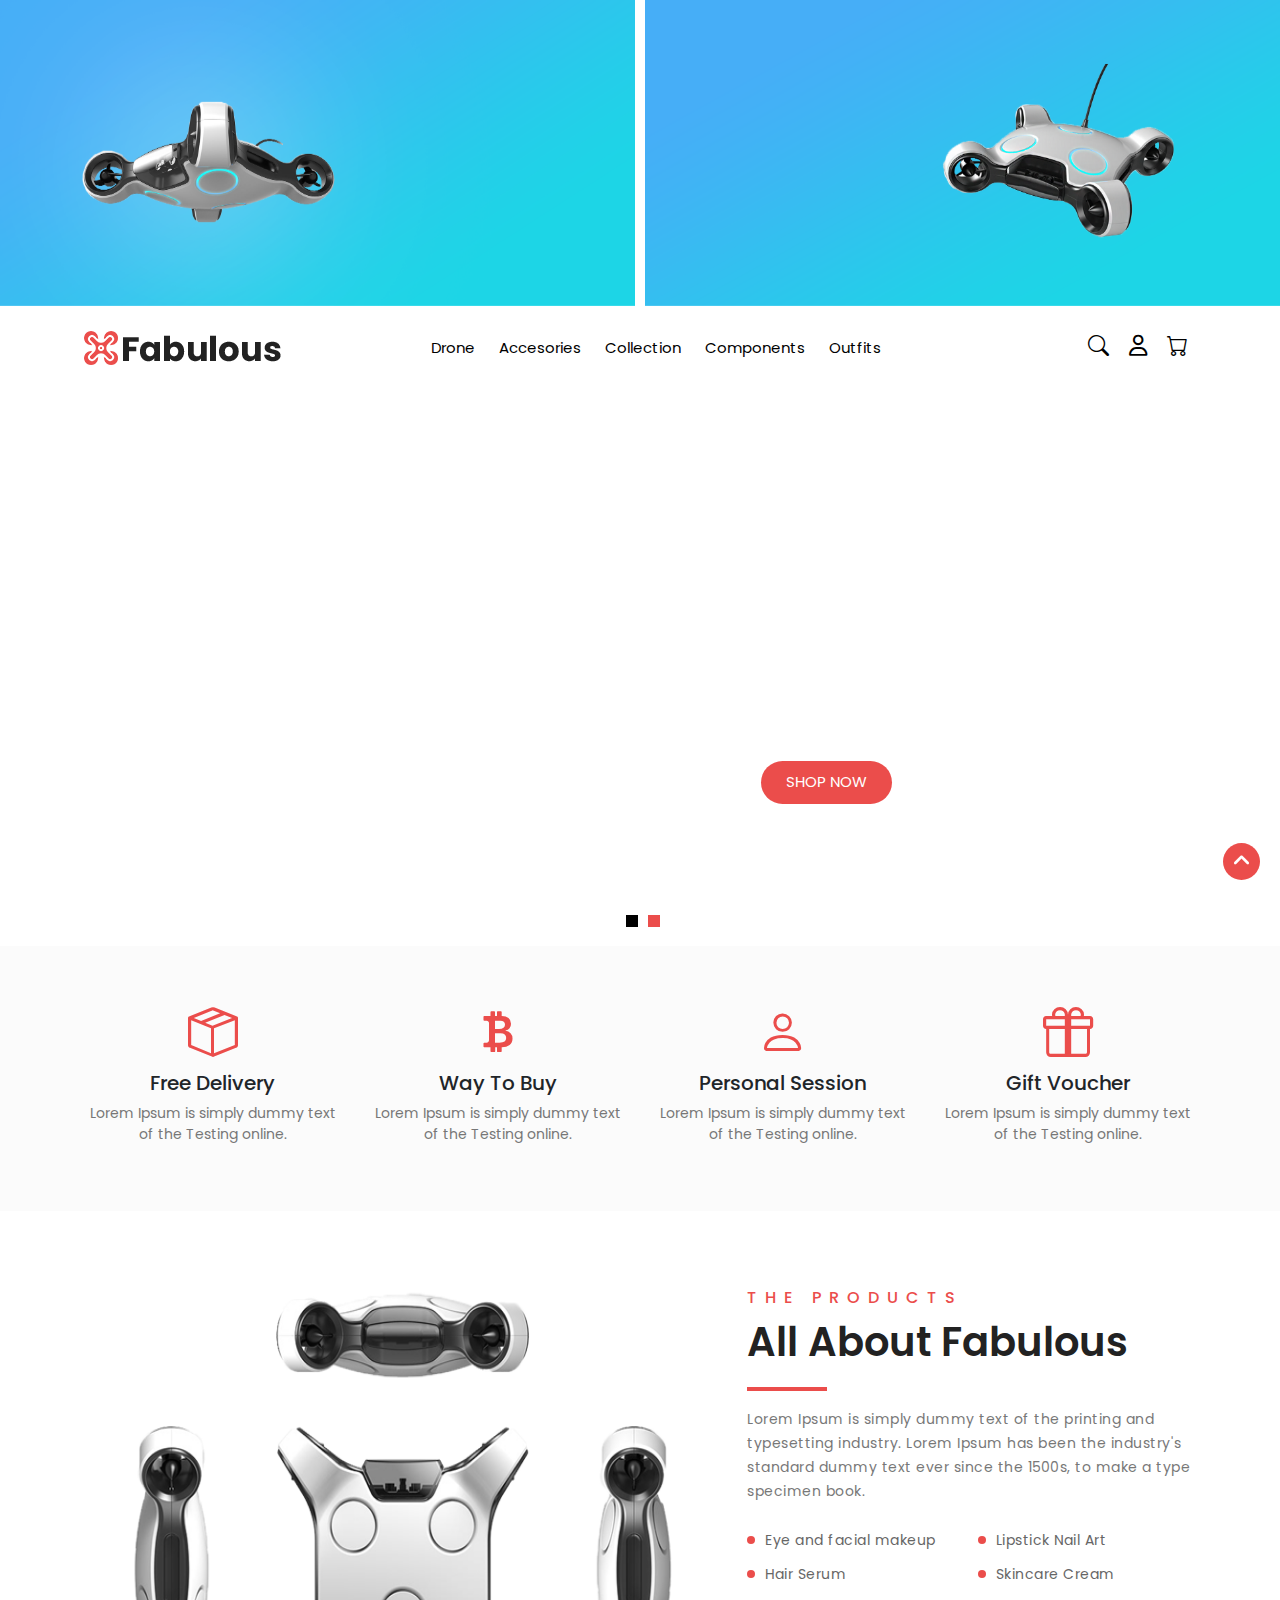
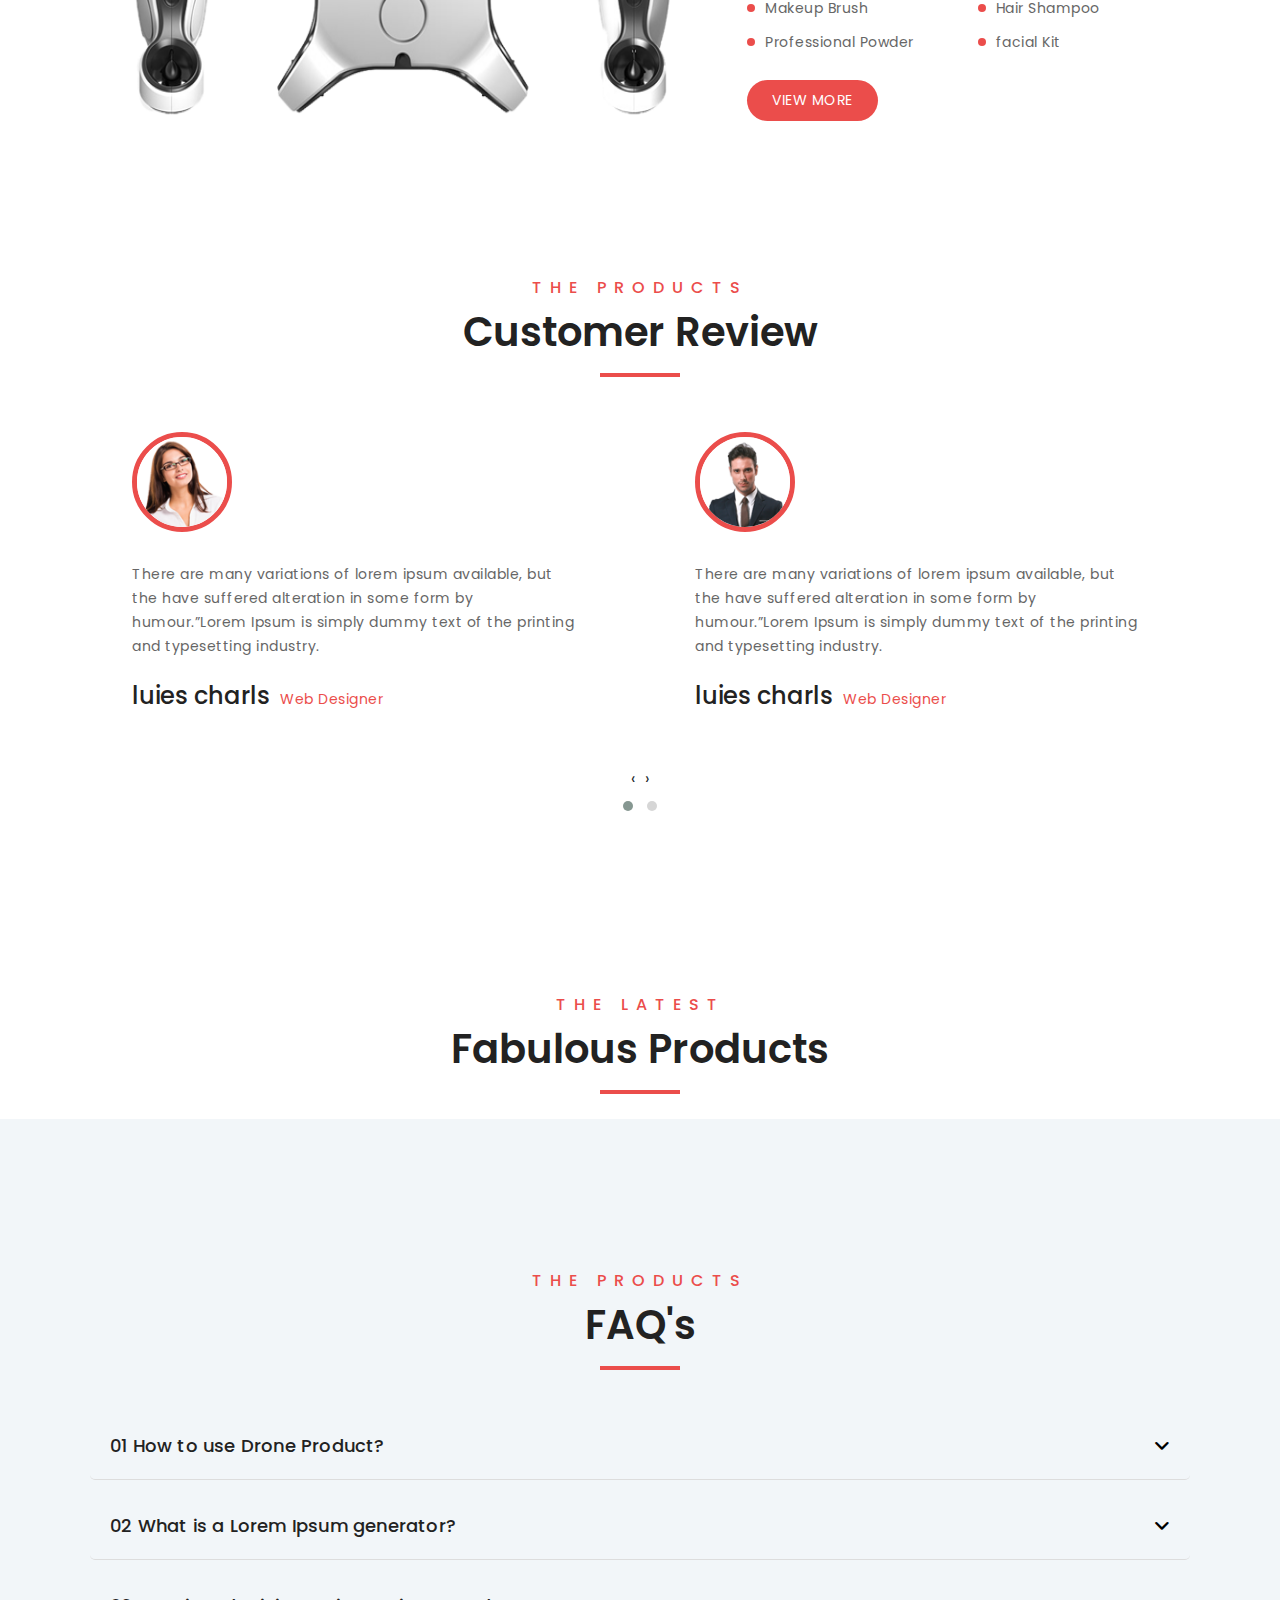
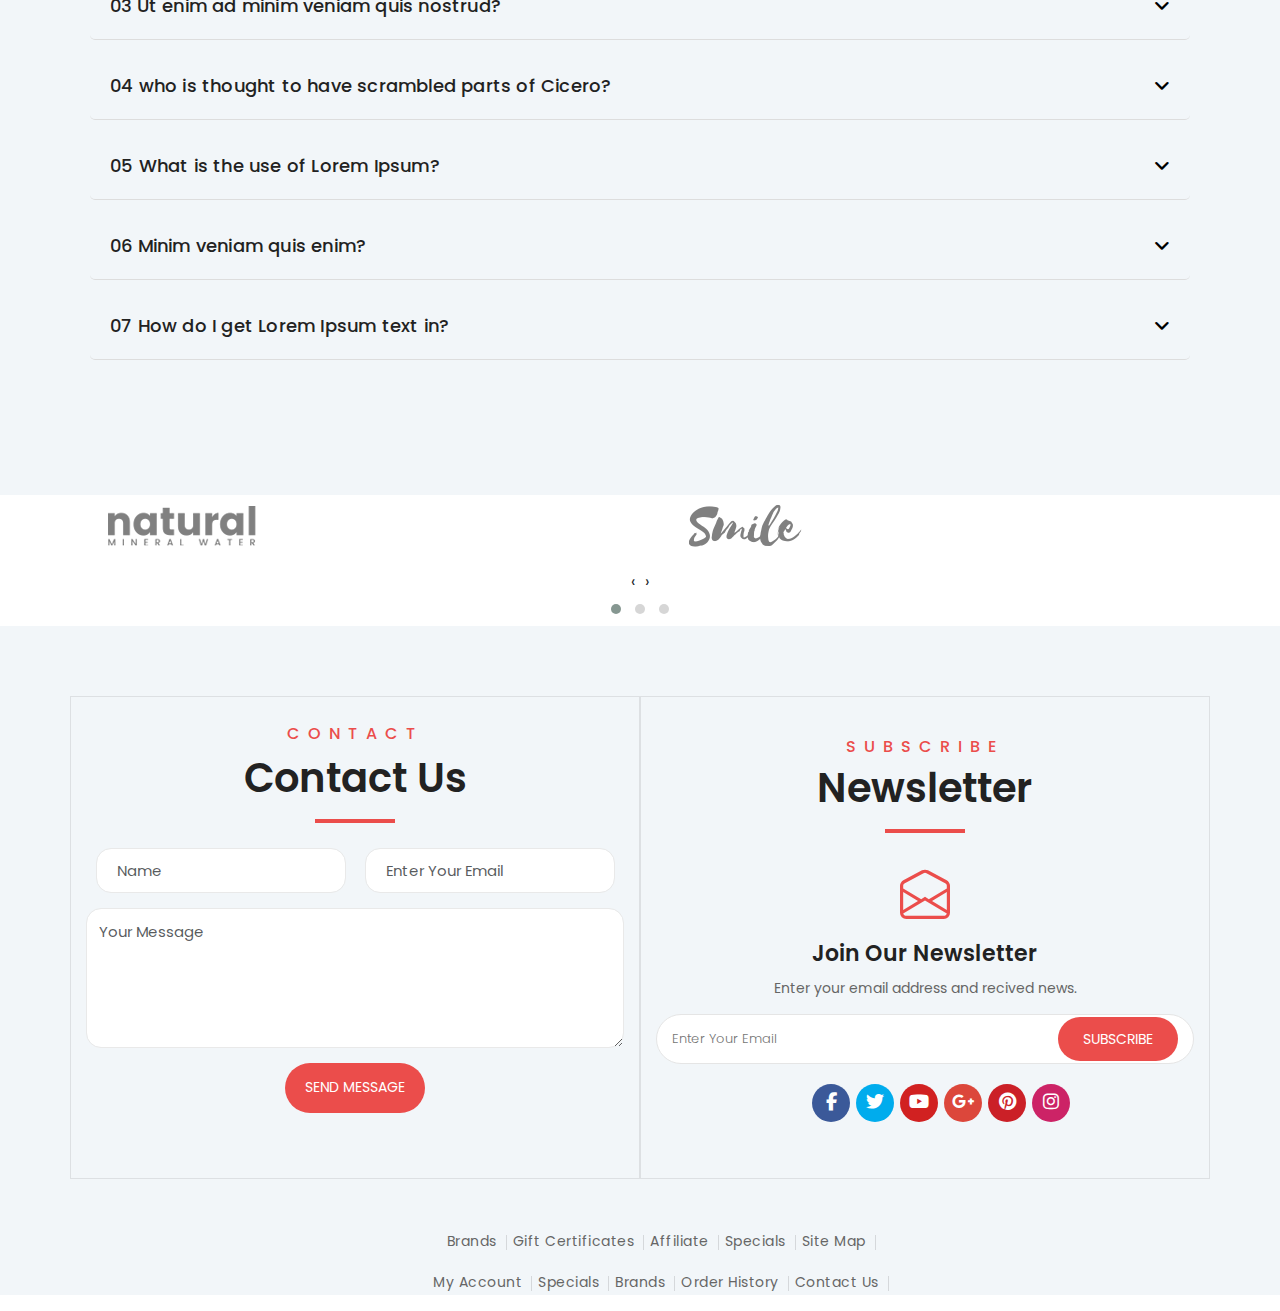
==== front-end-project/index.html @ cbe29b50 "collection page" ====
<!DOCTYPE html>
<html lang="en">
<head>
    <meta charset="UTF-8">
    <meta http-equiv="X-UA-Compatible" content="IE=edge">
    <meta name="viewport" content="width=device-width, initial-scale=1.0">
    <title>Document</title>
    <link rel="preconnect" href="https://fonts.googleapis.com"> 
<link rel="preconnect" href="https://fonts.gstatic.com" crossorigin> 
<link href="https://fonts.googleapis.com/css2?family=Poppins:ital,wght@0,100;0,200;0,300;0,400;0,500;0,600;0,700;0,800;0,900;1,100;1,200;1,300;1,400;1,500;1,600;1,700;1,800;1,900&display=swap" rel="stylesheet">
    <link rel="stylesheet" href="https://cdn.jsdelivr.net/npm/bootstrap@5.2.0/dist/css/bootstrap.min.css
    ">
    <link rel="stylesheet" href="https://cdn.jsdelivr.net/npm/bootstrap-icons@1.5.0/font/bootstrap-icons.css">
    <link rel="stylesheet" href="https://cdnjs.cloudflare.com/ajax/libs/font-awesome/6.1.2/css/all.min.css">
    <link rel="stylesheet" href="https://cdnjs.cloudflare.com/ajax/libs/font-awesome/6.1.2/css/all.min.css">
    <link rel="stylesheet" href="assets/images/">
    <link rel="stylesheet" href="assets/css/owl.theme.default.min.css">
    <link rel="stylesheet" href="assets/css/owl.carousel.min.css">
    <link rel="stylesheet" href="assets/css/main.css">
</head>
<body>

    <!-- Header start -->
    <header>
        <div class="owl-carousel owl-theme">
            <div class="item"><img src="assets/images/Slider-1-1920x925.png" alt=""></div>
            <div class="item"><img src="assets/images/Slider-2-1920x925.png" alt=""></div>
        </div>
        <!-- Navigation start -->
        <nav>
            <div class="container">
                <div class="row">
                    <div class="logo col-lg-3">
                        <a href="index.html">
                            <img src="assets/images/Logo.png" alt="">
                        </a>
                    </div>
                    <div class="nav-links col-lg-6">
                        <ul>
                           
                                <li class="drone"><a href="">Drone</a>

                                    <div class="dropdown">
                                        <ul class="dropdown-list">
                                            <li class="py-2"><a href="">Indoor Toy</a></li>
                                            <li class="line mb-2"><a href=""></a></li>
                                            <li class="item"><a href="">Parrot Mambo</a></li>
                                            <li class="item"><a href="">Potensic A20W</a></li>
                                            <li class="item"><a href="">Ryze Tello</a></li>
                                        </ul>

                                        <ul class="dropdown-list list-2">
                                            <li class="py-2"><a href="">Kids Entertainment</a></li>
                                            <li class="line mb-2"><a href=""></a></li>
                                            <li class="item"><a href="">Holy Stone</a></li>
                                            <li class="item"><a href="">Hubsan Toy</a></li>
                                            <li class="item"><a href="">Motion Controlled</a></li>
                                        </ul>

                                        <ul class="dropdown-list list-3">
                                            <li class="py-2"><a href="">Photography</a></li>
                                            <li class="line mb-2"><a href=""></a></li>
                                            <li class="item"><a href="">Autel EVO</a></li>
                                            <li class="item"><a href="">DJI Mavic</a></li>
                                            <li class="item"><a href="">PowerEgg X Wizard</a></li>
                                        </ul>
                                    </div>
                                   
                                </li>
                                
                            <li class="accessories"><a href="">Accesories</a>
                                <div class="dropdown num-2">
                                    <ul class="dropdown-list">
                                        <li class="py-2"><a href="">Ryze Tello</a></li>
                                        <li class="line mb-2"><a href=""></a></li>
                                        <li class="item"><a href="">PowerVision</a></li>
                                        <li class="item"><a href="">PowerVision Wizard</a></li>
                                        <li class="item"><a href="">Snaptain SP500</a></li>
                                    </ul>

                                    <ul class="dropdown-list list-2">
                                        <li class="py-2"><a href="">Force 1 Scoot LED</a></li>
                                        <li class="line mb-2"><a href=""></a></li>
                                        <li class="item"><a href="">DJI Mini 2</a></li>
                                        <li class="item"><a href="">EMAX TinyHawk</a></li>
                                        <li class="item"><a href="">Potensic A20</a></li>
                                    </ul>
                                </div>
                            </li>
                            <li><a href="">Collection</a></li>
                            <li><a href="">Components</a></li>
                            <li><a href="">Outfits</a></li>
                        </ul>
                    </div>
                    <div class="search-cart-icons col-lg-3">
                        <ul>
                            <li><a href=""><i class="bi bi-search"></i></a></li>
                            <li><a href="" class="user"><i class="fa-regular fa-user"></i></a></li>
                            <li><a href=""><i class="bi bi-cart"></i></a></li>
                        </ul>

                    </div>
                </div>
            </div>
        </nav>
        <!-- Navigation end -->

        <div class="slider">
            <div class="row">
                <div class="prev-button col-lg-7">
                        <button class="prev"><i class="bi bi-chevron-left"></i></button>
                    </div>

                <div class="info col-lg-5">
                    <p class="camera">Clear 4k Camera</p>
                    <div class="underwater">
                        <h2>Underwater Drone</h2>
                    </div>
                    <p class="lorem">Lorem ipsum dolor sit amet consectetur adipisicing elit. Neque iste deserunt, ab sequi cum doloremque, quia, dignissimos esse dicta <br> velit unde optio eum laboriosam voluptatibus? Ad ratione sunt century.</p>
                    <button class="shop">SHOP NOW</button>
                    <div class="next-button">
                        <button class="next"><i class="bi bi-chevron-right"></i></button>
                    </div>

                   

                </div>

                <div class="square-slide">
                    <button class="black"></button>
                    <button class="red"></button>
                </div>
            </div>
        </div>
    </header>
    <!-- Header end -->

    <!-- Main start -->
    <main>
        <!-- Services section start -->
        <section class="services">
            <div class="container">
                <div class="row">
                    <div class="free-delivery item col-lg-3 col-md-6 col-sm-6 col-12">
                        <div class="icon"><i class="bi bi-box-seam"></i></div>
                        <h5>Free Delivery</h5>
                        <p>
                            Lorem Ipsum is simply dummy text of the Testing online.
                        </p>
                    </div> 
                    <div class="buy item col-lg-3 col-md-6 col-sm-6 col-12">
                        <div class="icon"><i class="bi bi-currency-bitcoin"></i></div>
                        <h5>Way To Buy</h5>
                        <p>
                            Lorem Ipsum is simply dummy text of the Testing online.
                        </p>
                    </div> 
                    <div class="user item col-lg-3 col-md-6 col-sm-6 col-12">
                        <div class="icon"><i class="bi bi-person"></i></div>
                        <h5>Personal Session</h5>
                        <p>
                            Lorem Ipsum is simply dummy text of the Testing online.
                        </p>
                    </div> 
                    <div class="gift item col-lg-3 col-md-6 col-sm-6 col-12">
                        <div class="icon"><i class="bi bi-gift"></i></div>
                        <h5>Gift Voucher</h5>
                        <p>
                            Lorem Ipsum is simply dummy text of the Testing online.
                        </p>
                    </div> 
                </div>
            </div>
        </section>
        <!-- Services section end -->

        <!-- Product Show section start -->
        <section class="product-show">
           <div class="container">
               <div class="row">

                <div class="image col-lg-7">
                    <img src="assets/images/storyblock.png" alt="">
                </div>
                <div class="description col-lg-5">
                    <p class="subtitle">THE PRODUCTS</p>
                    <h3>All About Fabulous</h3>
                    <p class="line"></p>
                    <p class="desc">Lorem Ipsum is simply dummy text of the printing and typesetting industry. Lorem Ipsum has been the industry's standard dummy text ever since the 1500s, to make a type specimen book.</p>
                    <div class="features">
                        <ul class="left">
                            <li>Eye and facial makeup</li>
                            <li>Hair Serum</li>
                            <li>Makeup Brush</li>
                            <li>Professional Powder</li>
                        </ul>
                        <ul class="right">
                            <li>Lipstick Nail Art</li>
                            <li>Skincare Cream</li>
                            <li>Hair Shampoo</li>
                            <li>facial Kit</li>
                        </ul>
                    </div>
                    <div class="view-more">
                        <button>VIEW MORE</button>
                    </div>
                </div>

               </div>
           </div>

        </section>
        <!-- Product Show section end -->

        <!-- Customer-review section start -->
        <section class="customer-review">
            <div class="container">
                <div class="row">

                    <div class="heading">
                        <p>THE PRODUCTS</p>
                        <h3>Customer Review</h3>
                    </div>


             
            <div class="owl-carousel owl-theme">
                <div class="item">
                    <div class="user col-lg-6">
                    <div class="user-img">
                        <img src="assets/images/Testimonial-1.png" alt="">
                    </div>
                    <div class="user-description">
                        <p>
                            There are many variations of lorem ipsum available, but the have suffered alteration in some form by humour.”Lorem Ipsum is simply dummy text of the printing and typesetting industry.
                        </p>
                    </div>
                    <div class="user-detail">
                        <span class="user-name">
                            luies charls
                        </span>
                        <span class="job">
                            Web Designer 
                        </span>
                    </div>
                </div>
            </div>
                <div class="item">
                    <div class="user col-lg-6">
                    <div class="user-img">
                        <img src="assets/images/Testimonial-2.png" alt="">
                    </div>
                    <div class="user-description">
                        <p>
                            There are many variations of lorem ipsum available, but the have suffered alteration in some form by humour.”Lorem Ipsum is simply dummy text of the printing and typesetting industry.
                        </p>
                    </div>
                    <div class="user-detail">
                        <span class="user-name">
                            luies charls
                        </span>
                        <span class="job">
                            Web Designer 
                        </span>
                    </div>
                </div>
            </div>
                <div class="item">
                    <div class="user col-lg-6">
                        <div class="user-img">
                            <img src="assets/images/Testimonial-3.png" alt="">
                        </div>
                        <div class="user-description">
                            <p>
                                There are many variations of lorem ipsum available, but the have suffered alteration in some form by humour.”Lorem Ipsum is simply dummy text of the printing and typesetting industry.
                            </p>
                        </div>
                        <div class="user-detail">
                            <span class="user-name">
                                luies charls
                            </span>
                            <span class="job">
                                Web Designer 
                            </span>
                        </div>
                    </div>
                </div>
                
            </div>
               </div>
            </div>
        </section>
        <!-- Customer-review section end -->

        <!-- Products filter section start -->
        <section class="products-filter">
            <div class="container">
                <div class="row">

                    <div class="heading">
                        <p>THE LATEST</p>
                        <h3>Fabulous Products</h3>
                    </div>

                </div>
            </div>
        </section>
        <!-- Products filter section end -->

        <!-- FAQ section start -->
        <section class="faq">
            <div class="container">
                <div class="row">

                    <div class="heading">
                        <p>THE PRODUCTS</p>
                        <h3>FAQ's</h3>
                    </div>

                    <ul class="accordion">
                        <li>
                          <h3>01  How to use Drone Product?</h3>
                          <div class="answer">
                            <p>
                                Lorem Ipsum is simply dummy text of the printing and typesetting industry. Lorem Ipsum has been the industry's standard dummy text ever since the 1500s, when an unknown printer took a galley of type and scrambled it to make a type specimen book

                            </p>
                              
                          </div>
                        </li>
                        <li>
                          <h3>02  What is a Lorem Ipsum generator?</h3>
                          <div class="answer"><p>Derived from Latin dolorem ipsum (“pain itself”), Lorem Ipsum is filler text used by publishers and graphic designers used to demonstrate graphic elements. Let's say you're drafting the ultimate content marketing strategy.</p></div>
                        </li>
                        <li>
                          <h3>03  Ut enim ad minim veniam quis nostrud?</h3>
                          <div class="answer">
                            <p>Lorem Ipsum is simply dummy text of the printing and typesetting industry. Lorem Ipsum has been the industry's standard dummy text ever since the 1500s, when an unknown printer took a galley of type and scrambled it to make a type specimen book</p>
                         
                          </div>
                        </li>
                        <li>
                          <h3>04  who is thought to have scrambled parts of Cicero?</h3>
                          <div class="answer">
                            <p>tempor incididunt ut labore et dolore magna aliqua. Ut enim ad minim veniam, quis nostrud exercitation ullamco laboris nisi ut aliquip ex ea commodo consequat. Duis aute irure dolor in reprehenderit in voluptate velit esse cillum dolore eu fugiat nulla pariatur. Excepteur sint occaecat cupidatat non proident, sunt in culpa qui officia deserunt mollit anim id est laborum.</p>
                          </div>
                        </li>
                        <li>
                          <h3>05  What is the use of Lorem Ipsum?</h3>
                          <div class="answer">
                            <p>Lorem Ipsum is simply dummy text of the printing and typesetting industry. Lorem Ipsum has been the industry's standard dummy text ever since the 1500s, when an unknown printer took a galley of type and scrambled it to make a type specimen book</p>
                            
                          </div>
                        </li>
                        <li>
                          <h3>06  Minim veniam quis enim?</h3>
                          <div class="answer">
                            <p>Lorem Ipsum is simply dummy text of the printing and typesetting industry. Lorem Ipsum has been the industry's standard dummy text ever since the 1500s, when an unknown printer took a galley of type and scrambled it to make a type specimen book</p>
                              
                          </div>
                        </li>
                        <li>
                          <h3>07  How do I get Lorem Ipsum text in?</h3>
                          <div class="answer">
                            <p>Lorem Ipsum is simply dummy text of the printing and typesetting industry. Lorem Ipsum has been the industry's standard dummy text ever since the 1500s, when an unknown printer took a galley of type and scrambled it to make a type specimen book</p>
                              
                          </div>
                        </li>
                      </ul>

                </div>
            </div>
        </section>
        <!-- FAQ section end -->

        <!-- Sponsors section start -->
        <section class="sponsors">
            <div class="container">
                <div class="row">

                    <div class="owl-carousel owl-theme">
                        <div class="item"><img src="assets/images/Brand-Logo-1-200x60.png" alt=""></div>
                        <div class="item"><img src="assets/images/Brand-Logo-2-200x60.png" alt=""></div>
                        <div class="item"><img src="assets/images/Brand-Logo-3-200x60.png" alt=""></div>
                        <div class="item"><img src="assets/images/Brand-Logo-4-200x60.png" alt=""></div>
                        <div class="item"><img src="assets/images/Brand-Logo-5-200x60.png" alt=""></div>
                    </div>


                </div>
            </div>

        </section>
        <!-- Sponsors section end -->

        <!-- Contact-subscribe section start -->
        <section class="contact-subscribe">
            <div class="container">
                <div class="row">

                    <div class="contact-us col-lg-6">
                        <p>CONTACT</p>
                        <h2>Contact Us</h2>
                        <div class="inputs">
                            <input type="text" name="name" value="" id="input-name" class="form-control" placeholder="Name">
                        <input type="text" name="email" value="" id="input-email" class="form-control" placeholder="Enter Your Email">
                        </div>
                        <textarea placeholder="Your Message" class="form-control"></textarea>
                        <button>SEND MESSAGE</button>
                    </div>

                    <div class="subscribe col-lg-6">
                        <h2>SUBSCRIBE</h2>
                        <h3>Newsletter</h3> <br>
                        <i class="bi bi-envelope-open"></i>
                        <h4>Join Our Newsletter</h4>
                        <p>Enter your email address and recived news.</p>
                        <input type="email" placeholder="Enter Your Email">
                        <button>SUBSCRIBE</button>

                        <div class="socials">
                            <ul>
                                <li class="facebook"><a href=""><i class="fa-brands fa-facebook-f"></i></a></li>
                                <li class="twitter"><a href=""><i class="fa-brands fa-twitter"></i></a></li>
                                <li class="youtube"><a href=""><i class="fa-brands fa-youtube"></i></a></li>
                                <li class="google"><a href=""><i class="fa-brands fa-google-plus-g"></i></a></li>
                                <li class="pinterest"><a href=""><i class="fa-brands fa-pinterest"></i></a></li>
                                <li class="instagram"><a href=""><i class="fa-brands fa-instagram"></i></a></li>
                            </ul>
                        </div>
                    
                    </div>



                </div>
            </div>
        </section>
        <!-- Contact-subscribe section end -->

        <!-- Footer start -->
        <footer>
            <div class="container">
                <div class="row">

                    <div class="first-line col-lg-12">
                        <ul>
                        <li><a href="">Brands</a></li>
                        <li><a href="">Gift Certificates</a></li>
                        <li><a href="">Affiliate</a></li>
                        <li><a href="">Specials</a></li>
                        <li><a href="">Site Map</a></li>
                        </ul>
                    </div>


                </div>
            </div>


            <div class="second-line col-lg-12">
                <ul>
                <li><a href="">My Account</a></li>
                <li><a href="">Specials</a></li>
                <li><a href="">Brands</a></li>
                <li><a href="">Order History</a></li>
                <li><a href="">Contact Us</a></li>
                </ul>
            </div>


        </div>
    </div>

            <a id="backtotop" href="#" style="display: inline;"></a>

        </footer>
        <!-- Footer end -->




    </main>
    <!-- Main end -->


    <script src="https://code.jquery.com/jquery-3.6.0.min.js" integrity="sha256-/xUj+3OJU5yExlq6GSYGSHk7tPXikynS7ogEvDej/m4=" crossorigin="anonymous"></script>
    <script src="assets/js/owl.carousel.min.js"></script>
    <script src="assets/js/main.js"></script>
</body>
</html>
---- front-end-project/assets/css/main.css ----
* {
  margin: 0;
  padding: 0;
  -webkit-box-sizing: border-box;
          box-sizing: border-box;
}

html {
  scroll-behavior: smooth;
}

body {
  font-family: "Poppins" , sans-serif;
}

* {
  margin: 0;
  padding: 0;
  -webkit-box-sizing: border-box;
          box-sizing: border-box;
}

html {
  scroll-behavior: smooth;
}

body {
  font-family: "Poppins" , sans-serif;
}

header .item img {
  width: 100vw;
}

header .slider {
  position: relative;
  margin-top: 30px;
}

header .slider:hover .prev {
  opacity: 1;
}

header .slider:hover .next-button .next {
  opacity: 1;
}

header .slider .prev-button {
  position: relative;
  top: 160px;
  left: 3%;
}

header .slider .prev-button button {
  background-color: #eb4d4b;
  color: white;
  border-style: none;
  padding: 8px 8px;
  opacity: 0;
}

header .slider .info {
  color: white;
  position: relative;
}

header .slider .info .camera {
  font-size: 34px;
}

header .slider .info .underwater {
  line-height: 44px;
}

header .slider .info h2 {
  font-weight: 800;
  font-size: 65px;
}

header .slider .info .shop {
  background-color: #eb4d4b;
  color: white;
  border-style: none;
  padding: 10px 25px;
  border-radius: 25px;
  font-size: 15px;
  margin-top: 20px;
  margin-bottom: 100px;
}

header .slider .info .shop:hover {
  background-color: black;
}

header .slider .info .lorem {
  font-size: 14px;
}

header .slider .info .next-button {
  position: absolute;
  right: 10%;
  top: 170px;
}

header .slider .info .next-button button {
  background-color: #eb4d4b;
  color: white;
  border-style: none;
  padding: 8px 8px;
  opacity: 0;
}

header .slider .square-slide {
  text-align: center;
  margin-bottom: 18px;
}

header .slider .square-slide .black {
  padding: 6px 6px;
  background-color: black;
  border-style: none;
  margin: 0 6px;
}

header .slider .square-slide .red {
  padding: 6px 6px;
  background-color: #eb4d4b;
  border-style: none;
}

nav {
  position: -webkit-sticky;
  position: sticky;
  background-color: white;
  padding: 24px 0;
}

nav .nav-links {
  margin-top: 6px;
}

nav .nav-links ul {
  display: -webkit-box;
  display: -ms-flexbox;
  display: flex;
  -webkit-box-pack: center;
      -ms-flex-pack: center;
          justify-content: center;
  list-style: none;
}

nav .nav-links ul .drone:hover .dropdown {
  display: -webkit-box;
  display: -ms-flexbox;
  display: flex;
  -webkit-transition: 500ms;
  transition: 500ms;
}

nav .nav-links ul .accessories:hover .num-2 {
  display: -webkit-box;
  display: -ms-flexbox;
  display: flex;
}

nav .nav-links ul li {
  position: relative;
}

nav .nav-links ul li .dropdown {
  display: none;
  position: absolute;
  left: 0%;
  top: 100%;
  width: 620px;
  height: 400px;
  background-color: white;
  -webkit-transition: cubic-bezier(0.17, 0.67, 0.83, 0.67);
  transition: cubic-bezier(0.17, 0.67, 0.83, 0.67);
  -webkit-transition-duration: 500ms;
          transition-duration: 500ms;
}

nav .nav-links ul li .dropdown .dropdown-list {
  display: block;
  padding-left: 3px;
}

nav .nav-links ul li .dropdown .list-2 {
  padding-left: 63px;
  padding-right: 28px;
}

nav .nav-links ul li .dropdown li a {
  color: black;
}

nav .nav-links ul li .dropdown .item {
  padding: 3px 0;
}

nav .nav-links ul li .dropdown .item a {
  font-size: 14px;
  font-weight: 200;
  color: #626161;
}

nav .nav-links ul li .dropdown .item a:hover {
  color: black;
}

nav .nav-links ul li .dropdown .line {
  margin-left: 12px;
  background: #d2d2d2;
  background: -webkit-gradient(linear, left top, right top, color-stop(100%, #d2d2d2), to(#00d4ff));
  background: linear-gradient(90deg, #d2d2d2 100%, #00d4ff 100%);
  height: .8px;
  width: 116px;
}

nav .nav-links ul li .num-2 {
  width: 425px;
}

nav .nav-links ul li a {
  text-decoration: none;
  color: black;
  font-size: 15px;
  font-weight: 400;
  padding: 0 12px;
}

nav .nav-links ul li a:hover {
  color: #eb4d4b;
}

nav .search-cart-icons ul {
  display: -webkit-box;
  display: -ms-flexbox;
  display: flex;
  -webkit-box-pack: end;
      -ms-flex-pack: end;
          justify-content: flex-end;
  list-style: none;
}

nav .search-cart-icons ul li {
  padding: 0 10px;
}

nav .search-cart-icons ul li a {
  text-decoration: none;
  color: black;
  font-size: 21px;
}

nav .search-cart-icons ul li a:hover {
  color: #eb4d4b;
}

@-webkit-keyframes dropmenu {
  0% {
    -webkit-transform: scaleY(1);
            transform: scaleY(1);
  }
  80% {
    -webkit-transform: scaleY(1.1);
            transform: scaleY(1.1);
  }
  100% {
    -webkit-transform: scaleY(0);
            transform: scaleY(0);
  }
}

@keyframes dropmenu {
  0% {
    -webkit-transform: scaleY(1);
            transform: scaleY(1);
  }
  80% {
    -webkit-transform: scaleY(1.1);
            transform: scaleY(1.1);
  }
  100% {
    -webkit-transform: scaleY(0);
            transform: scaleY(0);
  }
}

footer {
  background-color: #f2f6f9;
  padding-top: 50px;
}

footer ul {
  display: -webkit-box;
  display: -ms-flexbox;
  display: flex;
  -webkit-box-pack: center;
      -ms-flex-pack: center;
          justify-content: center;
  list-style: none;
}

footer ul li {
  position: relative;
  padding: 0 8px;
  display: inline-block;
  margin: 0;
}

footer ul li a {
  text-decoration: none;
  font-family: 'Poppins', sans-serif;
  font-weight: 400;
  line-height: 25px;
  letter-spacing: 0.5px;
  font-size: 14px;
  color: #666;
  position: relative;
}

footer ul li a:before {
  position: absolute;
  content: "";
  left: auto;
  right: -10px;
  background: rgba(102, 102, 102, 0.2);
  width: 1px;
  height: 15px;
  top: 4px;
}

footer #backtotop {
  background: #eb4d4b none repeat scroll 0 0;
  color: transparent;
  border-radius: 50%;
  bottom: 20px;
  cursor: pointer;
  height: 37px;
  overflow: hidden;
  padding: 6px;
  position: fixed;
  right: 20px;
  text-align: center;
  width: 37px;
  z-index: 99;
  display: none;
  -webkit-transition: all 0.5s;
  transition: all 0.5s;
}

footer #backtotop::before {
  content: "\f106";
  display: inline-block;
  color: #fff;
  font-family: FontAwesome;
  font-size: 20px;
  line-height: 16px;
  left: 0;
  position: absolute;
  right: 0;
  top: 10px;
}

main .collection-image .bg-image {
  background-image: url(https://demo.ishithemes.com/opencart/OPC100/OPC100L02/image/catalog/breadcrumb.png);
  margin-bottom: 30px;
  background-attachment: fixed;
  background-position: top;
  height: 150px;
  width: 100%;
}

main .collection-image .bg-image ul {
  list-style: none;
  height: 100%;
  display: -webkit-box;
  display: -ms-flexbox;
  display: flex;
  -webkit-box-pack: center;
      -ms-flex-pack: center;
          justify-content: center;
  -webkit-box-align: center;
      -ms-flex-align: center;
          align-items: center;
}

main .collection-image .bg-image ul .homeicon::after {
  content: "|";
  padding: 0 7px 0 8px;
  font-weight: 400;
  color: #262626;
  position: relative;
}

main .collection-image .bg-image ul li a {
  text-decoration: none;
  color: #222;
  font-size: 13px;
}

main .collection-image .bg-image ul li a:hover {
  color: #eb4d4b;
}

main .collection-image .bg-image ul li a i {
  font-size: 13px;
}

main .filter-products .left-column h2 {
  color: #222;
  font: 400 16px/18px 'Poppins', sans-serif;
  letter-spacing: 1px;
  width: 100%;
  display: block;
  margin: 0;
  text-align: left;
  background: #f5f5f5;
  padding: 15px;
}

main .filter-products .left-column .product-types {
  border: 1px solid #e9e9e9;
}

main .filter-products .left-column .product-types ul {
  padding: 0 12px;
  list-style: none;
  background: white;
  margin-bottom: 30px;
}

main .filter-products .left-column .product-types ul li {
  padding: 7px 0;
}

main .filter-products .left-column .product-types ul li a {
  font-size: 15px;
  text-decoration: none;
  border: 0;
  border-radius: 0;
  color: #555;
  display: inline-block;
  vertical-align: middle;
  background: transparent;
}

main .filter-products .left-column .refine-search h2 {
  color: #222;
  font: 400 16px/18px 'Poppins', sans-serif;
  letter-spacing: 1px;
  width: 100%;
  display: block;
  margin: 0;
  text-align: left;
  background: #f5f5f5;
  padding: 15px;
}

main .filter-products .left-column .refine-search p {
  color: #262626;
  font-size: 14px;
  font-weight: 600;
  padding: 10px 18px;
}

main .services {
  padding: 50px 0;
  background-color: #fbfbfb;
}

main .services .icon {
  text-align: center;
}

main .services .icon i {
  font-size: 50px;
  color: #eb4d4b;
}

main .services h5 {
  text-align: center;
}

main .services p {
  text-align: center;
  font-size: 14px;
  color: #777777;
}

main .services .item:hover .icon {
  -webkit-animation: turning 3s;
          animation: turning 3s;
  cursor: pointer;
}

main .product-show {
  margin-top: 75px;
  margin-bottom: 75px;
}

main .product-show .image img {
  width: 100%;
  height: 100%;
}

main .product-show .description {
  position: relative;
}

main .product-show .description .subtitle {
  font-size: 16px;
  letter-spacing: 8px;
  font-weight: 500;
  margin: 0;
  margin-bottom: 12px;
  font-family: 'Poppins', sans-serif;
  color: #eb4d4b;
}

main .product-show .description h3 {
  font-size: 40px;
  line-height: 40px;
  letter-spacing: 0;
  font-weight: 600;
  color: #222;
  font-family: 'Poppins', sans-serif;
  text-transform: unset;
  position: relative;
  display: inline-block;
  margin: 0;
  padding-bottom: 25px;
}

main .product-show .description .line {
  width: 80px;
  height: 4px;
  background-color: #eb4d4b;
}

main .product-show .description .desc {
  margin-bottom: 25px;
  font-size: 14px;
  font-weight: 400;
  color: #787878;
  letter-spacing: 0.5px;
  line-height: 24px;
}

main .product-show .description .features {
  display: -webkit-box;
  display: -ms-flexbox;
  display: flex;
}

main .product-show .description .features ul li {
  font-size: 14px;
  letter-spacing: 0.5px;
  font-weight: 400;
  margin-bottom: 10px;
  font-family: 'Poppins', sans-serif;
  color: #666;
  padding: 0 10px 0 18px;
  position: relative;
  list-style: none;
  line-height: 24px;
}

main .product-show .description .features ul li:before {
  position: absolute;
  content: "";
  width: 8px;
  height: 8px;
  border-radius: 50%;
  background: #eb4d4b;
  top: 8px;
  left: 0;
}

main .product-show .description .features .left {
  padding: 0 0;
}

main .product-show .description .view-more button {
  border-style: none;
  padding: 10px 25px;
  background: #eb4d4b;
  color: #fff;
  border-color: #eb4d4b;
  font-size: 14px;
  letter-spacing: 0.5px;
  border-radius: 30px;
}

main .product-show .description .view-more button:hover {
  background-color: black;
}

main .customer-review {
  background-image: url(https://demo.ishithemes.com/opencart/OPC100/OPC100L02/image/catalog/testimonialbackground.png);
  position: relative;
}

main .customer-review .heading {
  padding-top: 80px;
  text-align: center;
}

main .customer-review .heading p {
  font-size: 16px;
  letter-spacing: 8px;
  font-weight: 500;
  margin: 0;
  margin-bottom: 12px;
  font-family: 'Poppins', sans-serif;
  color: #eb4d4b;
}

main .customer-review .heading h3 {
  font-size: 40px;
  line-height: 40px;
  letter-spacing: 0;
  font-weight: 600;
  color: #222;
  font-family: 'Poppins', sans-serif;
  text-transform: unset;
  position: relative;
  display: inline-block;
  margin: 0;
  margin-bottom: 25px;
  padding-bottom: 25px;
}

main .customer-review .heading h3::before {
  position: absolute;
  content: "";
  width: 80px;
  height: 4px;
  background: #eb4d4b;
  bottom: 0;
  left: 0;
  right: 0;
  text-align: center;
  margin: 0 auto;
}

main .customer-review .user {
  position: relative;
}

main .customer-review .user .user-img {
  position: relative;
}

main .customer-review .user .user-img img {
  max-width: 100px;
  border-radius: 50%;
  overflow: hidden;
  border: 5px solid #eb4d4b;
  margin: 0 auto;
  padding: 0;
  text-align: center;
  position: absolute;
  top: -70px;
  left: 50px;
}

main .customer-review .user .user-description {
  width: 540px;
  padding: 60px 40px 10px 50px;
  line-height: 24px;
  font-weight: 400;
  font-size: 14px;
  letter-spacing: 0.5px;
  color: #666;
}

main .customer-review .user .user-detail {
  padding-left: 50px;
  width: 540px;
}

main .customer-review .user .user-detail .user-name {
  position: relative;
  display: inline-block;
  font-size: 24px;
  line-height: 24px;
  font-weight: 500;
  color: #222;
}

main .customer-review .user .user-detail .job {
  font-size: 14px;
  font-weight: 400;
  padding-left: 6px;
  letter-spacing: 0.5px;
  color: #eb4d4b;
  display: inline-block;
}

main .customer-review .owl-carousel {
  padding-bottom: 90px;
}

main .customer-review .owl-carousel .item {
  position: relative !important;
  margin-top: 100px;
  width: 540px !important;
  height: 250px;
  margin-right: 30px !important;
  background-color: white;
}

main .products-filter {
  margin-top: 80px;
}

main .products-filter .heading {
  text-align: center;
}

main .products-filter .heading p {
  font-size: 16px;
  letter-spacing: 8px;
  font-weight: 500;
  margin: 0;
  margin-bottom: 12px;
  font-family: 'Poppins', sans-serif;
  color: #eb4d4b;
}

main .products-filter .heading h3 {
  font-size: 40px;
  line-height: 40px;
  letter-spacing: 0;
  font-weight: 600;
  color: #222;
  font-family: 'Poppins', sans-serif;
  text-transform: unset;
  position: relative;
  display: inline-block;
  margin: 0;
  margin-bottom: 25px;
  padding-bottom: 25px;
}

main .products-filter .heading h3::before {
  position: absolute;
  content: "";
  width: 80px;
  height: 4px;
  background: #eb4d4b;
  bottom: 0;
  left: 0;
  right: 0;
  text-align: center;
  margin: 0 auto;
}

main .faq {
  background-color: #f2f6f9;
  padding-bottom: 100px;
}

main .faq .heading {
  padding-top: 150px;
  text-align: center;
}

main .faq .heading p {
  font-size: 16px;
  letter-spacing: 8px;
  font-weight: 500;
  margin: 0;
  margin-bottom: 12px;
  font-family: 'Poppins', sans-serif;
  color: #eb4d4b;
}

main .faq .heading h3 {
  font-size: 40px;
  line-height: 40px;
  letter-spacing: 0;
  font-weight: 600;
  color: #222;
  font-family: 'Poppins', sans-serif;
  text-transform: unset;
  position: relative;
  display: inline-block;
  margin: 0;
  margin-bottom: 25px;
  padding-bottom: 25px;
}

main .faq .heading h3::before {
  position: absolute;
  content: "";
  width: 80px;
  height: 4px;
  background: #eb4d4b;
  bottom: 0;
  left: 0;
  right: 0;
  text-align: center;
  margin: 0 auto;
}

main .faq ul.accordion {
  position: relative;
  display: block;
  width: 100%;
  height: auto;
  padding: 20px;
  margin: 0;
  list-style: none;
  background-color: transparent;
}

main .faq ul.accordion li {
  position: relative;
  display: block;
  width: 100%;
  height: auto;
  background-color: transparent;
  padding: 20px;
  margin: 0 auto 15px auto;
  border-bottom: 1px solid #ddd;
  border-radius: 5px;
  cursor: pointer;
}

main .faq ul.accordion li.active h3:after {
  content: "\f106";
  font-family: FontAwesome;
}

main .faq ul.accordion li h3 {
  position: relative;
  display: block;
  width: 100%;
  height: auto;
  padding: 0 0 0 0;
  margin: 0;
  cursor: pointer;
  font-size: 18px;
  font-weight: 500;
  line-height: 20px;
  letter-spacing: 0.2px;
  display: inline-block;
  color: #222;
}

main .faq ul.accordion li h3:after {
  content: "\f107";
  font-family: FontAwesome;
  position: absolute;
  right: 0;
  top: 0;
  color: black;
  -webkit-transition: all 0.3s ease-in-out;
  transition: all 0.3s ease-in-out;
  font-size: 18px;
}

main .faq ul.accordion li div.answer {
  position: relative;
  display: block;
  width: 100%;
  height: auto;
  margin: 0;
  padding: 0;
  cursor: pointer;
}

main .faq ul.accordion li div.answer p {
  position: relative;
  padding: 10px 0 0 0;
  cursor: pointer;
  margin: 0 0 15px 0;
  font-size: 14px;
  line-height: 24px;
  font-weight: 400;
  display: inline-block;
  color: #888;
  letter-spacing: 0.5px;
  text-align: left;
}

main .sponsors .owl-carousel .item {
  width: 200px;
}

main .sponsors .owl-carousel .item img {
  width: 100%;
}

main .contact-subscribe {
  background-color: #f2f6f9;
  padding-top: 70px;
}

main .contact-subscribe .contact-us {
  text-align: center;
  border: 1px solid rgba(102, 102, 102, 0.15);
  padding: 25px 15px;
}

main .contact-subscribe .contact-us p {
  font-size: 16px;
  letter-spacing: 8px;
  font-weight: 500;
  margin: 0;
  margin-bottom: 12px;
  font-family: 'Poppins', sans-serif;
  color: #eb4d4b;
}

main .contact-subscribe .contact-us h2 {
  font-size: 40px;
  line-height: 40px;
  letter-spacing: 0;
  font-weight: 600;
  color: #222;
  font-family: 'Poppins', sans-serif;
  text-transform: unset;
  position: relative;
  display: inline-block;
  margin: 0;
  margin-bottom: 25px;
  padding-bottom: 25px;
}

main .contact-subscribe .contact-us h2::before {
  position: absolute;
  content: "";
  width: 80px;
  height: 4px;
  background: #eb4d4b;
  bottom: 0;
  left: 0;
  right: 0;
  text-align: center;
  margin: 0 auto;
}

main .contact-subscribe .contact-us .inputs {
  display: -webkit-box;
  display: -ms-flexbox;
  display: flex;
  -ms-flex-pack: distribute;
      justify-content: space-around;
}

main .contact-subscribe .contact-us .inputs input {
  height: 45px;
  width: 250px !important;
  border-radius: 15px;
  -webkit-box-shadow: none;
          box-shadow: none;
  width: 100%;
  font-size: 15px;
  line-height: 1.42857;
  color: #555;
  border-color: #e9e9e9;
  padding: 0 20px;
  margin-bottom: 15px;
}

main .contact-subscribe .contact-us textarea {
  border-radius: 15px;
  height: 140px;
  padding: 12px 12px 0;
  -webkit-box-shadow: none;
          box-shadow: none;
  width: 100%;
  font-size: 15px;
  line-height: 1.42857;
  color: #555;
  border-color: #e9e9e9;
  margin-bottom: 15px;
}

main .contact-subscribe .contact-us button {
  border-style: none;
  margin-bottom: 0;
  border-radius: 30px;
  height: 50px;
  font-size: 14px;
  font-weight: 400;
  padding: 8px 20px;
  background: #eb4d4b;
  color: #fff;
}

main .contact-subscribe .contact-us button:hover {
  background-color: black;
}

main .contact-subscribe .subscribe {
  display: block;
  padding: 40px 15px;
  text-align: center;
  margin: 0 auto;
  border: 1px solid rgba(102, 102, 102, 0.15);
}

main .contact-subscribe .subscribe h2 {
  font-size: 16px;
  letter-spacing: 8px;
  font-weight: 500;
  margin: 0;
  margin-bottom: 12px;
  font-family: 'Poppins', sans-serif;
  color: #eb4d4b;
}

main .contact-subscribe .subscribe h3 {
  font-size: 40px;
  line-height: 40px;
  letter-spacing: 0;
  font-weight: 600;
  color: #222;
  font-family: 'Poppins', sans-serif;
  text-transform: unset;
  position: relative;
  display: inline-block;
  margin: 0;
  margin-bottom: 25px;
  padding-bottom: 25px;
}

main .contact-subscribe .subscribe h3::before {
  position: absolute;
  content: "";
  width: 80px;
  height: 4px;
  background: #eb4d4b;
  bottom: 0;
  left: 0;
  right: 0;
  text-align: center;
  margin: 0 auto;
}

main .contact-subscribe .subscribe i {
  font-size: 50px;
  margin-bottom: 20px;
  color: #eb4d4b;
}

main .contact-subscribe .subscribe h4 {
  color: #222;
  font-size: 22px;
  margin-top: 10px;
  font-weight: 600;
  letter-spacing: 0;
  line-height: 22px;
  position: relative;
  margin-bottom: 13px;
}

main .contact-subscribe .subscribe p {
  font-size: 14px;
  line-height: 20px;
  display: block;
  color: #666;
  letter-spacing: 0;
  font-weight: 400;
}

main .contact-subscribe .subscribe input {
  width: 250px;
  width: 100%;
  height: 50px;
  border-radius: 30px;
  border: 1px solid #e5e5e5;
  padding: 10px 15px;
  padding-right: 135px;
  background: #fff;
  color: #666;
  font-size: 13px;
  font-weight: 300;
  text-transform: capitalize;
}

main .contact-subscribe .subscribe button {
  height: 44px;
  background-color: #eb4d4b;
  fill: #fff;
  font-weight: 400;
  font-size: 14px;
  line-height: 17px;
  border-radius: 30px;
  padding: 13px 25px;
  color: #fff;
  border: 0;
  float: right;
  right: 8%;
  margin-top: 3px;
  position: absolute;
}

main .contact-subscribe .subscribe .socials ul {
  display: -webkit-box;
  display: -ms-flexbox;
  display: flex;
  list-style: none;
  margin-top: 20px;
  -webkit-box-pack: center;
      -ms-flex-pack: center;
          justify-content: center;
}

main .contact-subscribe .subscribe .socials ul li {
  margin: 0 3px;
}

main .contact-subscribe .subscribe .socials ul li:hover {
  background-color: #eb4d4b;
  cursor: pointer;
}

main .contact-subscribe .subscribe .socials ul i {
  font-size: 18px;
  padding-top: 9px;
}

main .contact-subscribe .subscribe .socials ul .facebook {
  width: 38px;
  height: 38px;
  background-color: #3b5999;
  border-radius: 50%;
}

main .contact-subscribe .subscribe .socials ul .facebook i {
  color: white;
}

main .contact-subscribe .subscribe .socials ul .twitter {
  width: 38px;
  height: 38px;
  background-color: #00aced;
  border-radius: 50%;
}

main .contact-subscribe .subscribe .socials ul .twitter i {
  color: white;
}

main .contact-subscribe .subscribe .socials ul .youtube {
  width: 38px;
  height: 38px;
  background-color: #d12121;
  border-radius: 50%;
}

main .contact-subscribe .subscribe .socials ul .youtube i {
  color: white;
}

main .contact-subscribe .subscribe .socials ul .google {
  width: 38px;
  height: 38px;
  background-color: #dc473b;
  border-radius: 50%;
}

main .contact-subscribe .subscribe .socials ul .google i {
  color: white;
}

main .contact-subscribe .subscribe .socials ul .pinterest {
  width: 38px;
  height: 38px;
  background-color: #cb2027;
  border-radius: 50%;
}

main .contact-subscribe .subscribe .socials ul .pinterest i {
  color: white;
}

main .contact-subscribe .subscribe .socials ul .instagram {
  width: 38px;
  height: 38px;
  background-color: #cc2366;
  border-radius: 50%;
}

main .contact-subscribe .subscribe .socials ul .instagram i {
  color: white;
}

@-webkit-keyframes turning {
  0% {
    -webkit-transform: rotateY(0deg);
            transform: rotateY(0deg);
  }
  50% {
    -webkit-transform: rotateY(360deg);
            transform: rotateY(360deg);
  }
  100% {
    -webkit-transform: rotateY(0deg);
            transform: rotateY(0deg);
  }
}

@keyframes turning {
  0% {
    -webkit-transform: rotateY(0deg);
            transform: rotateY(0deg);
  }
  50% {
    -webkit-transform: rotateY(360deg);
            transform: rotateY(360deg);
  }
  100% {
    -webkit-transform: rotateY(0deg);
            transform: rotateY(0deg);
  }
}
/*# sourceMappingURL=main.css.map */
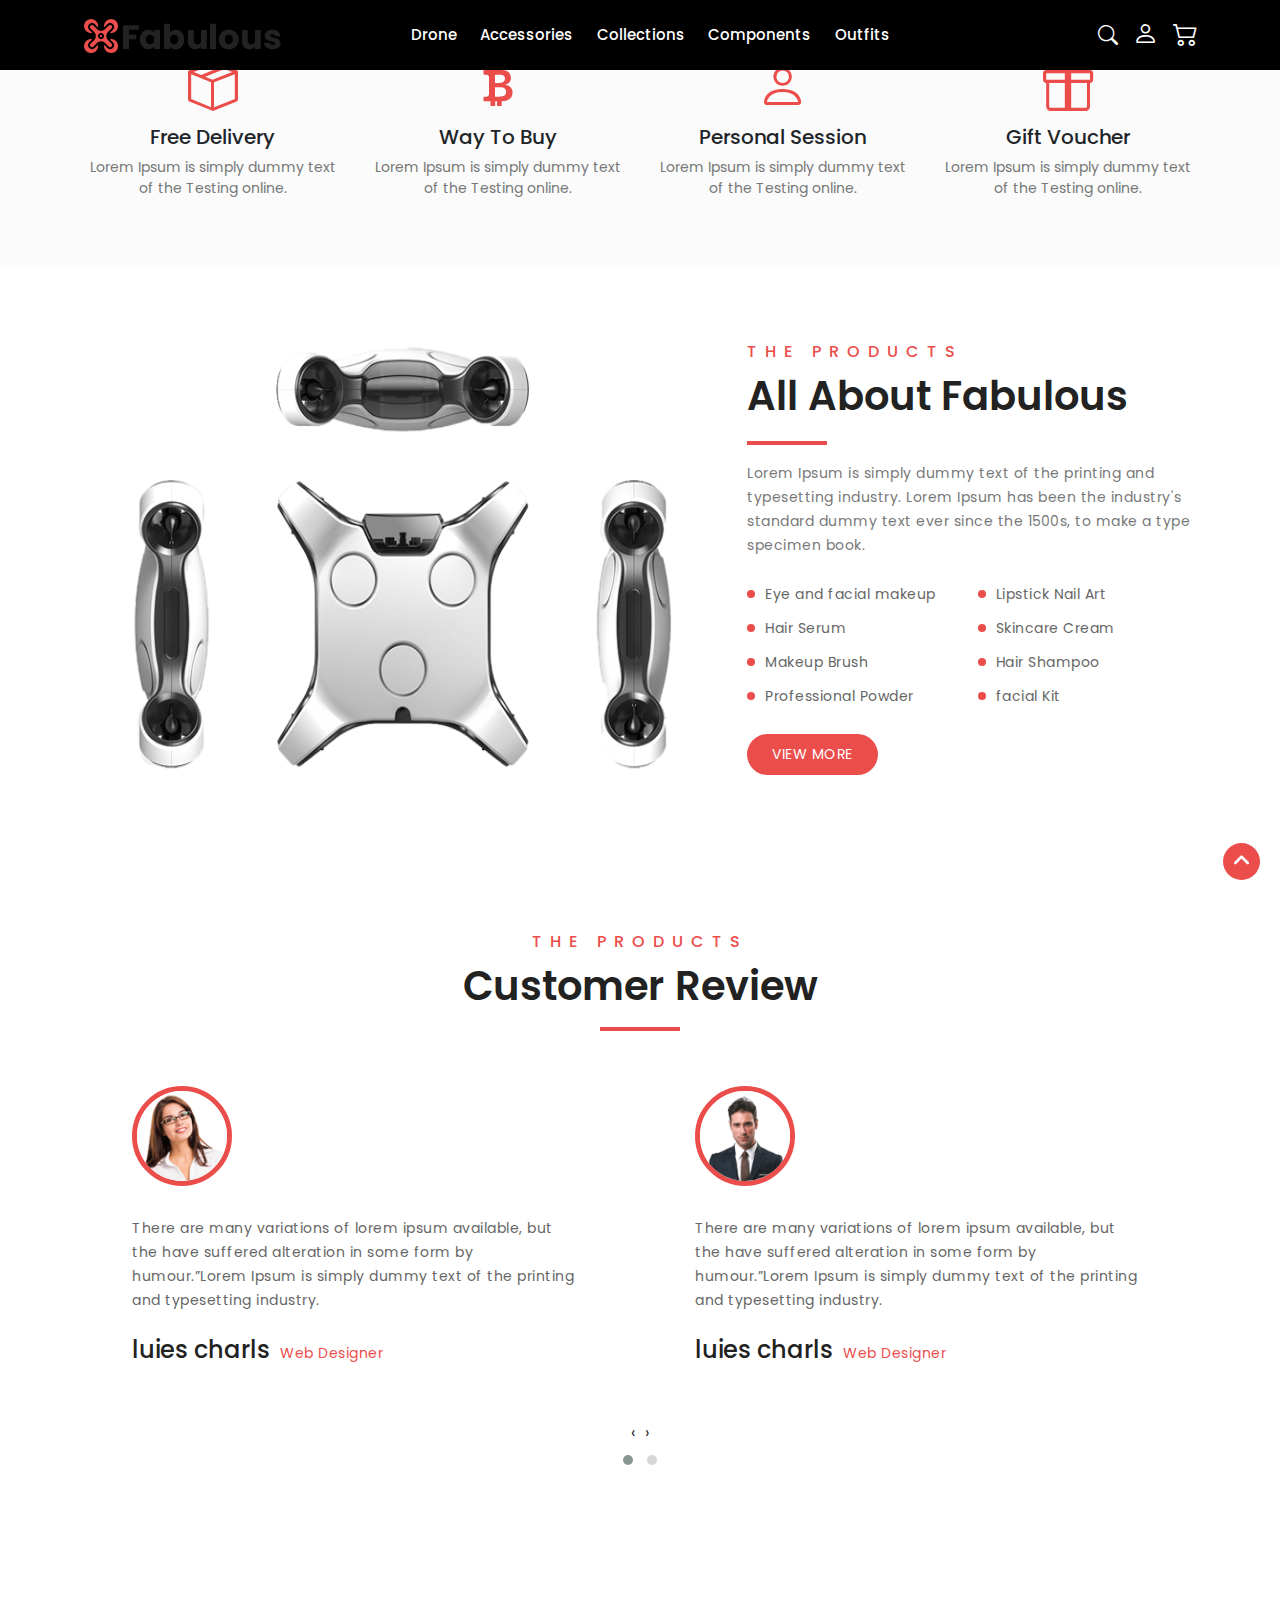
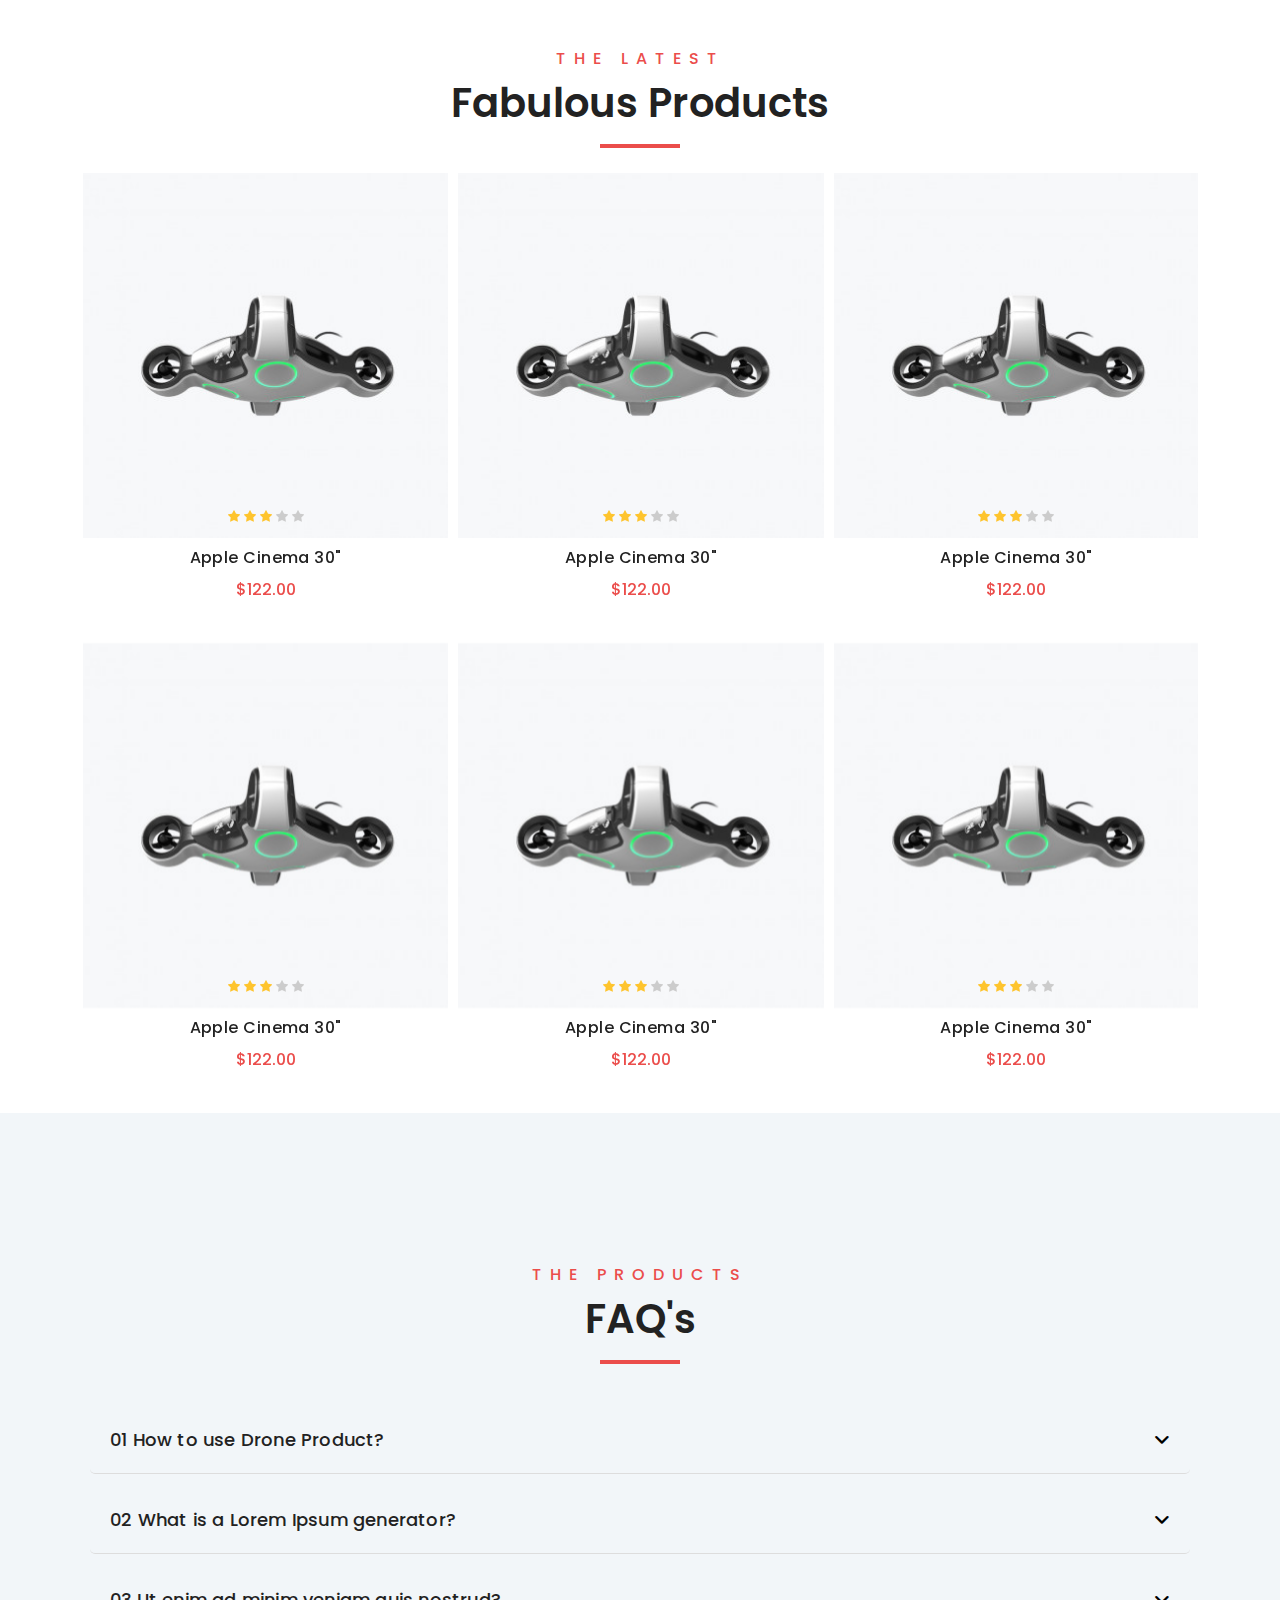
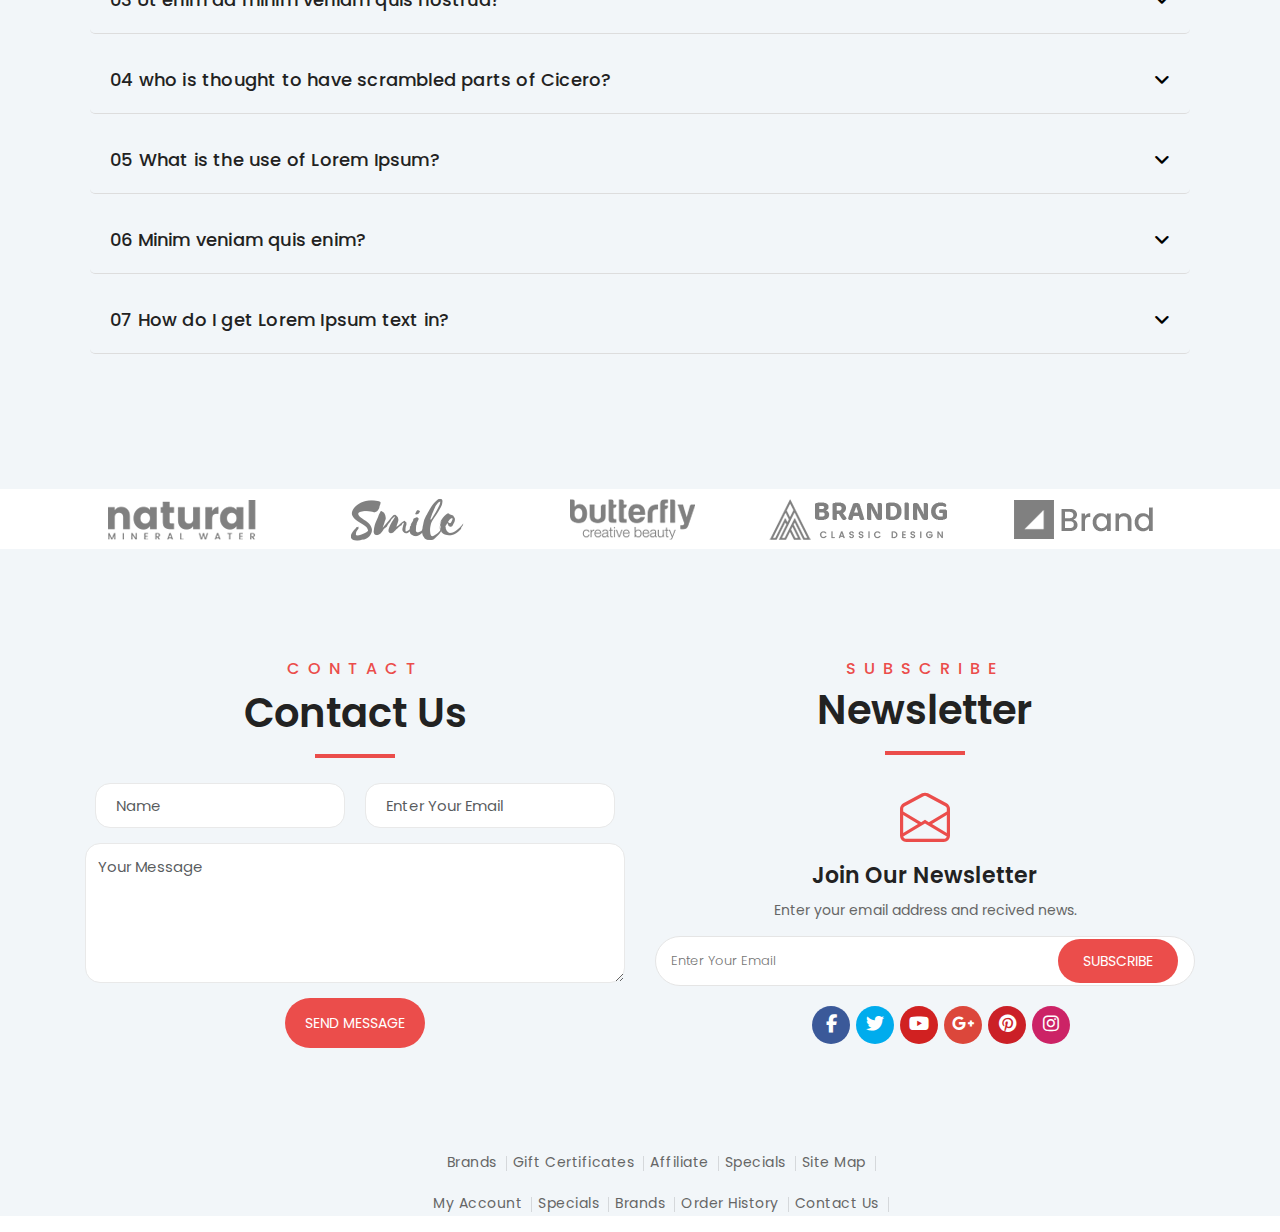
==== commit 338ecfb4: "new one" ====
--- a/front-end-project/index.html
+++ b/front-end-project/index.html
@@ -21,118 +21,184 @@
 <body>
 
     <!-- Header start -->
-    <header>
-        <div class="owl-carousel owl-theme">
-            <div class="item"><img src="assets/images/Slider-1-1920x925.png" alt=""></div>
-            <div class="item"><img src="assets/images/Slider-2-1920x925.png" alt=""></div>
-        </div>
-        <!-- Navigation start -->
-        <nav>
-            <div class="container">
-                <div class="row">
-                    <div class="logo col-lg-3">
-                        <a href="index.html">
-                            <img src="assets/images/Logo.png" alt="">
-                        </a>
-                    </div>
-                    <div class="nav-links col-lg-6">
-                        <ul>
-                           
-                                <li class="drone"><a href="">Drone</a>
-
-                                    <div class="dropdown">
-                                        <ul class="dropdown-list">
-                                            <li class="py-2"><a href="">Indoor Toy</a></li>
-                                            <li class="line mb-2"><a href=""></a></li>
-                                            <li class="item"><a href="">Parrot Mambo</a></li>
-                                            <li class="item"><a href="">Potensic A20W</a></li>
-                                            <li class="item"><a href="">Ryze Tello</a></li>
+    <div class="header">
+        <div class="container main-container">
+            <div class="row">
+                <div class="col-lg-3 logo logo-big">
+                    <a href="./home.html"><img src="./assets/images/Logo.png" alt=""></a>
+                </div>
+                <div class="col-3 menu">
+                    <i class="bi bi-list open"></i>
+                    <i class="bi bi-search"></i>
+                </div>
+                <div class="col-lg-6 nav">
+                    <ul class="main-ul">
+                        <li class="nav-li">Drone
+                            <div class="dropdown-menu">
+                                <ul class="comp">
+                                    <li>
+                                        <p>Indoor toy</p>
+                                        <div class="line"></div>
+                                        <ul>
+                                            <li>Parrot Mambo</li>
+                                            <li>Parrot Mambo</li>
+                                            <li>Parrot Mambo</li>
                                         </ul>
-
-                                        <ul class="dropdown-list list-2">
-                                            <li class="py-2"><a href="">Kids Entertainment</a></li>
-                                            <li class="line mb-2"><a href=""></a></li>
-                                            <li class="item"><a href="">Holy Stone</a></li>
-                                            <li class="item"><a href="">Hubsan Toy</a></li>
-                                            <li class="item"><a href="">Motion Controlled</a></li>
+                                    </li>
+                                </ul>
+                                <ul class="comp">
+                                    <li>
+                                        <p>Kids Entertainment</p>
+                                        <div class="line"></div>
+                                        <ul>
+                                            <li>Parrot Mambo</li>
+                                            <li>Parrot Mambo</li>
+                                            <li>Parrot Mambo</li>
                                         </ul>
-
-                                        <ul class="dropdown-list list-3">
-                                            <li class="py-2"><a href="">Photography</a></li>
-                                            <li class="line mb-2"><a href=""></a></li>
-                                            <li class="item"><a href="">Autel EVO</a></li>
-                                            <li class="item"><a href="">DJI Mavic</a></li>
-                                            <li class="item"><a href="">PowerEgg X Wizard</a></li>
+                                    </li>
+                                </ul>
+                                <ul class="comp">
+                                    <li>
+                                        <p>Photography</p>
+                                        <div class="line"></div>
+                                        <ul>
+                                            <li>Parrot Mambo</li>
+                                            <li>Parrot Mambo</li>
+                                            <li>Parrot Mambo</li>
                                         </ul>
-                                    </div>
-                                   
-                                </li>
-                                
-                            <li class="accessories"><a href="">Accesories</a>
-                                <div class="dropdown num-2">
-                                    <ul class="dropdown-list">
-                                        <li class="py-2"><a href="">Ryze Tello</a></li>
-                                        <li class="line mb-2"><a href=""></a></li>
-                                        <li class="item"><a href="">PowerVision</a></li>
-                                        <li class="item"><a href="">PowerVision Wizard</a></li>
-                                        <li class="item"><a href="">Snaptain SP500</a></li>
-                                    </ul>
-
-                                    <ul class="dropdown-list list-2">
-                                        <li class="py-2"><a href="">Force 1 Scoot LED</a></li>
-                                        <li class="line mb-2"><a href=""></a></li>
-                                        <li class="item"><a href="">DJI Mini 2</a></li>
-                                        <li class="item"><a href="">EMAX TinyHawk</a></li>
-                                        <li class="item"><a href="">Potensic A20</a></li>
-                                    </ul>
+                                    </li>
+                                </ul>
+                            </div>
+                        </li>
+                        <li class="nav-li">Accessories
+                            <div class="dropdown-menu">
+                                <ul class="comp">
+                                    <li>
+                                        <p>Indoor toy</p>
+                                        <div class="line"></div>
+                                        <ul>
+                                            <li>Parrot Mambo</li>
+                                            <li>Parrot Mambo</li>
+                                            <li>Parrot Mambo</li>
+                                        </ul>
+                                    </li>
+                                </ul>
+                                <ul class="comp">
+                                    <li>
+                                        <p>Kids Entertainment</p>
+                                        <div class="line"></div>
+                                        <ul>
+                                            <li>Parrot Mambo</li>
+                                            <li>Parrot Mambo</li>
+                                            <li>Parrot Mambo</li>
+                                        </ul>
+                                    </li>
+                                </ul>
+                                
+                            </div>
+                        </li>
+                        <li class="nav-li">Collections</li>
+                        <li class="nav-li">Components</li>
+                        <li class="nav-li">Outfits</li>
+                    </ul>
+                </div>
+                <div class="col-6 logo logo-med">
+                    <a href="./home.html"><img src="./assets/images/Logo.png" alt=""></a>
+                </div>
+                <div class="col-lg-3 icons">
+                    <i class="bi bi-search"></i>
+                    <i class="bi bi-person"></i>
+                    <div class="bascet">
+                        <i class="bi bi-cart2 bascet-icon">
+                            <div class="basket-count"></div>
+                        </i>
+                        <ul class="bascet-dropdown-menu list-unstyled">
+                            <span class="emptyCartText">Your baskect is empty</span>
+                            <li class="first">
+                                
+                                <table class="table table-striped">
+                                    <tbody class="tbody">
+                                        
+                                        
+                                    </tbody>
+                                </table>
+                                
+                            </li>
+                            <li class="second">
+                                <div>
+                                    <table class="table billing-info">
+                                            <tbody>
+                                                <tr>
+                                                    <td class="text-left"><strong>Subtotal</strong></td>
+                                                    <td class="text-right sub-total-nav"></td>
+                                                </tr>
+                                                <tr>
+                                                    <td class="text-left"><strong>Eco Tax (-2.00)</strong></td>
+                                                    <td class="text-right  taxi-nav"></td>
+                                                </tr>
+                                                <tr>
+                                                    <td class="text-left"><strong>VAT (20%)</strong></td>
+                                                    <td class="text-right  amount-nav"></td>
+                                                </tr>
+                                                <tr>
+                                                    <td class="text-left"><strong>Total</strong></td>
+                                                    <td class="text-right total-value"></td>
+                                                </tr>
+                                            </tbody>
+                                    </table>
+                                  <div class="text-center cart-btn">
+                                    <a href="./shoppingCard.html"><button type="button" class="btn btn-default btn-cartblock">View Cart</button></a>
+                                    <a href=""><button type="button" class="btn btn-primary btn-cartblock"> Checkout</button></a>
+                                  </div>
                                 </div>
                             </li>
-                            <li><a href="">Collection</a></li>
-                            <li><a href="">Components</a></li>
-                            <li><a href="">Outfits</a></li>
                         </ul>
                     </div>
-                    <div class="search-cart-icons col-lg-3">
-                        <ul>
-                            <li><a href=""><i class="bi bi-search"></i></a></li>
-                            <li><a href="" class="user"><i class="fa-regular fa-user"></i></a></li>
-                            <li><a href=""><i class="bi bi-cart"></i></a></li>
-                        </ul>
-
-                    </div>
-                </div>
-            </div>
-        </nav>
-        <!-- Navigation end -->
-
-        <div class="slider">
-            <div class="row">
-                <div class="prev-button col-lg-7">
-                        <button class="prev"><i class="bi bi-chevron-left"></i></button>
-                    </div>
-
-                <div class="info col-lg-5">
-                    <p class="camera">Clear 4k Camera</p>
-                    <div class="underwater">
-                        <h2>Underwater Drone</h2>
-                    </div>
-                    <p class="lorem">Lorem ipsum dolor sit amet consectetur adipisicing elit. Neque iste deserunt, ab sequi cum doloremque, quia, dignissimos esse dicta <br> velit unde optio eum laboriosam voluptatibus? Ad ratione sunt century.</p>
-                    <button class="shop">SHOP NOW</button>
-                    <div class="next-button">
-                        <button class="next"><i class="bi bi-chevron-right"></i></button>
-                    </div>
-
-                   
-
-                </div>
-
-                <div class="square-slide">
-                    <button class="black"></button>
-                    <button class="red"></button>
                 </div>
             </div>
         </div>
-    </header>
+    </div>
+    <div class="swipe-nav">
+        <div class="close">
+            <i class="fa-solid fa-xmark"></i>
+        </div>
+        <ul>
+            <li>
+                <div class="dropdown">
+                    <button class="btn btn-secondary dropdown-toggle drop-btn" type="button" data-bs-toggle="dropdown" aria-expanded="false">
+                      Drone
+                    </button>
+                    <ul class="dropdown-menu">
+                      <li><a class="dropdown-item" href="#">Action</a></li>
+                      <li><a class="dropdown-item" href="#">Another action</a></li>
+                      <li><a class="dropdown-item" href="#">Something else here</a></li>
+                    </ul>
+                  </div>
+            </li>
+            <li>
+                <div class="dropdown">
+                    <button class="btn btn-secondary dropdown-toggle drop-btn" type="button" data-bs-toggle="dropdown" aria-expanded="false">
+                      Accessories
+                    </button>
+                    <ul class="dropdown-menu">
+                      <li><a class="dropdown-item" href="#">Action</a></li>
+                      <li><a class="dropdown-item" href="#">Another action</a></li>
+                      <li><a class="dropdown-item" href="#">Something else here</a></li>
+                    </ul>
+                  </div>
+            </li>
+            <li>
+                <div class="dropdown">
+                    <button class="btn btn-secondary drop-btn" type="button" data-bs-toggle="dropdown" aria-expanded="false">
+                      Collections
+                    </button>
+                  </div>
+            </li>
+        </ul>
+        
+          
+          
+    </div>
     <!-- Header end -->
 
     <!-- Main start -->
@@ -295,14 +361,142 @@
         <!-- Products filter section start -->
         <section class="products-filter">
             <div class="container">
-                <div class="row">
+                
 
                     <div class="heading">
                         <p>THE LATEST</p>
                         <h3>Fabulous Products</h3>
                     </div>
 
-                </div>
+                    <div class="fabulous-slide owl-carousel owl-theme">
+                        <div class="two-product item">
+                            <div class="one-product">
+                                
+                                
+                                    <div class="image">
+                                        <img src="assets/images/1-370x370.jpeg" alt="">
+                                        <div class="rating">
+                                            <i class="yellow bi bi-star-fill"></i>
+                                            <i class=" yellow bi bi-star-fill"></i>
+                                            <i class=" yellow bi bi-star-fill"></i>
+                                            <i class=" gray bi bi-star-fill"></i>
+                                            <i class="gray bi bi-star-fill"></i>
+                                        </div>
+                                        <div class="eye-icon" data-toggle="tooltip" data-placement="top" title="Quick View">
+                                            <i class="fa-solid fa-eye"></i>
+                                        </div>
+                                        <div class="heart-icon" data-toggle="tooltip" data-placement="top" title="Add to Wish List">
+                                            <i class="bi bi-suit-heart"></i>
+                                        </div>
+                                        <div class="chart-icon" data-toggle="tooltip" data-placement="top" title="Compare this Product">
+                                            <i class="bi bi-bar-chart-line"></i>
+                                        </div>
+                                    </div>
+                                    <div class="description">
+                                        <h4><a href="">Apple Cinema 30"</a></h4>
+                                        <p>$122.00</p>
+                                        <button type="button" class="movingbtn" data-toggle="tooltip" data-placement="top" title="Add to Cart">ADD TO CART</button>
+                                    </div>
+                                
+                               
+                            </div>
+                            <div class="one-product">
+                                
+                                
+                                <div class="image">
+                                    <img src="assets/images/1-370x370.jpeg" alt="">
+                                    <div class="rating">
+                                        <i class="yellow bi bi-star-fill"></i>
+                                        <i class=" yellow bi bi-star-fill"></i>
+                                        <i class=" yellow bi bi-star-fill"></i>
+                                        <i class=" gray bi bi-star-fill"></i>
+                                        <i class="gray bi bi-star-fill"></i>
+                                    </div>
+                                    <div class="eye-icon" data-toggle="tooltip" data-placement="top" title="Quick View">
+                                        <i class="fa-solid fa-eye"></i>
+                                    </div>
+                                    <div class="heart-icon" data-toggle="tooltip" data-placement="top" title="Add to Wish List">
+                                        <i class="bi bi-suit-heart"></i>
+                                    </div>
+                                    <div class="chart-icon" data-toggle="tooltip" data-placement="top" title="Compare this Product">
+                                        <i class="bi bi-bar-chart-line"></i>
+                                    </div>
+                                </div>
+                                <div class="description">
+                                    <h4><a href="">Apple Cinema 30"</a></h4>
+                                    <p>$122.00</p>
+                                    <button type="button" class="movingbtn" data-toggle="tooltip" data-placement="top" title="Add to Cart">ADD TO CART</button>
+                                </div>
+                            
+                           
+                        </div>
+                        </div>
+                        <div class="two-product item">
+                            <div class="one-product">
+                                
+                                
+                                    <div class="image">
+                                        <img src="assets/images/1-370x370.jpeg" alt="">
+                                        <div class="rating">
+                                            <i class="yellow bi bi-star-fill"></i>
+                                            <i class=" yellow bi bi-star-fill"></i>
+                                            <i class=" yellow bi bi-star-fill"></i>
+                                            <i class=" gray bi bi-star-fill"></i>
+                                            <i class="gray bi bi-star-fill"></i>
+                                        </div>
+                                        <div class="eye-icon" data-toggle="tooltip" data-placement="top" title="Quick View">
+                                            <i class="fa-solid fa-eye"></i>
+                                        </div>
+                                        <div class="heart-icon" data-toggle="tooltip" data-placement="top" title="Add to Wish List">
+                                            <i class="bi bi-suit-heart"></i>
+                                        </div>
+                                        <div class="chart-icon" data-toggle="tooltip" data-placement="top" title="Compare this Product">
+                                            <i class="bi bi-bar-chart-line"></i>
+                                        </div>
+                                    </div>
+                                    <div class="description">
+                                        <h4><a href="">Apple Cinema 30"</a></h4>
+                                        <p>$122.00</p>
+                                        <button type="button" class="movingbtn" data-toggle="tooltip" data-placement="top" title="Add to Cart">ADD TO CART</button>
+                                    </div>
+                                
+                               
+                            </div>
+                            <div class="one-product">
+                                
+                                
+                                <div class="image">
+                                    <img src="assets/images/1-370x370.jpeg" alt="">
+                                    <div class="rating">
+                                        <i class="yellow bi bi-star-fill"></i>
+                                        <i class=" yellow bi bi-star-fill"></i>
+                                        <i class=" yellow bi bi-star-fill"></i>
+                                        <i class=" gray bi bi-star-fill"></i>
+                                        <i class="gray bi bi-star-fill"></i>
+                                    </div>
+                                    <div class="eye-icon" data-toggle="tooltip" data-placement="top" title="Quick View">
+                                        <i class="fa-solid fa-eye"></i>
+                                    </div>
+                                    <div class="heart-icon" data-toggle="tooltip" data-placement="top" title="Add to Wish List">
+                                        <i class="bi bi-suit-heart"></i>
+                                    </div>
+                                    <div class="chart-icon" data-toggle="tooltip" data-placement="top" title="Compare this Product">
+                                        <i class="bi bi-bar-chart-line"></i>
+                                    </div>
+                                </div>
+                                <div class="description">
+                                    <h4><a href="">Apple Cinema 30"</a></h4>
+                                    <p>$122.00</p>
+                                    <button type="button" class="movingbtn" data-toggle="tooltip" data-placement="top" title="Add to Cart">ADD TO CART</button>
+                                </div>
+                            
+                           
+                        </div>
+                        </div>
+                        
+                    </div>
+
+            
             </div>
         </section>
         <!-- Products filter section end -->
--- a/front-end-project/assets/css/main.css
+++ b/front-end-project/assets/css/main.css
@@ -28,104 +28,373 @@
   font-family: "Poppins" , sans-serif;
 }
 
-header .item img {
-  width: 100vw;
-}
-
-header .slider {
-  position: relative;
-  margin-top: 30px;
-}
-
-header .slider:hover .prev {
+.header {
+  height: 70px;
+  display: -webkit-box;
+  display: -ms-flexbox;
+  display: flex;
+  -webkit-box-align: center;
+      -ms-flex-align: center;
+          align-items: center;
+  -webkit-box-pack: center;
+      -ms-flex-pack: center;
+          justify-content: center;
+  position: absolute;
+  -webkit-transition: .5s;
+  transition: .5s;
+  top: 0;
+  z-index: 9;
+  background-color: black;
+  width: 100%;
+  display: flex;
+}
+
+.header .container .row {
+  display: -webkit-box;
+  display: -ms-flexbox;
+  display: flex;
+  -webkit-box-align: center;
+      -ms-flex-align: center;
+          align-items: center;
+}
+
+.header .container .row .logo-big {
+  display: -webkit-box;
+  display: -ms-flexbox;
+  display: flex;
+}
+
+.header .container .row .logo-med {
+  display: none;
+}
+
+.header .container .row .nav {
+  display: -webkit-box;
+  display: -ms-flexbox;
+  display: flex;
+  -webkit-box-align: center;
+      -ms-flex-align: center;
+          align-items: center;
+}
+
+.header .container .row .nav .main-ul {
+  width: 100%;
+  list-style-type: none;
+  display: -webkit-box;
+  display: -ms-flexbox;
+  display: flex;
+  -webkit-box-align: center;
+      -ms-flex-align: center;
+          align-items: center;
+  -webkit-box-pack: space-evenly;
+      -ms-flex-pack: space-evenly;
+          justify-content: space-evenly;
+  margin: 0;
+}
+
+.header .container .row .nav .main-ul li {
+  font-size: 15px;
+  color: #fff;
+  font-weight: 500;
+}
+
+.header .container .row .nav .main-ul li:hover .dropdown-menu {
+  display: -webkit-box;
+  display: -ms-flexbox;
+  display: flex;
+  -webkit-transform: translateY(0px);
+          transform: translateY(0px);
   opacity: 1;
 }
 
-header .slider:hover .next-button .next {
+.header .container .row .nav .main-ul li .dropdown-menu {
+  -webkit-transition: .3s;
+  transition: .3s;
+  display: -webkit-box;
+  display: -ms-flexbox;
+  display: flex;
+  -webkit-box-align: center;
+      -ms-flex-align: center;
+          align-items: center;
+  -webkit-box-pack: justify;
+      -ms-flex-pack: justify;
+          justify-content: space-between;
+  padding: 12px;
+  width: fit-content200px;
+  border-radius: 0px;
+  -webkit-transform: translateY(-100px);
+          transform: translateY(-100px);
+  opacity: 0;
+  display: none;
+}
+
+.header .container .row .nav .main-ul li .dropdown-menu .comp {
+  padding: 0;
+  margin-left: 10px;
+}
+
+.header .container .row .nav .main-ul li .dropdown-menu .comp li {
+  width: 199px;
+}
+
+.header .container .row .nav .main-ul li .dropdown-menu .comp li p {
+  margin: 0;
+  color: black;
+  font-size: 18px;
+}
+
+.header .container .row .nav .main-ul li .dropdown-menu .comp li .line {
+  width: 110px;
+  height: 1px;
+  background-color: #8f8b8b;
+  margin-top: 15px;
+  margin-bottom: 15px;
+}
+
+.header .container .row .nav .main-ul li .dropdown-menu .comp li ul {
+  padding: 0;
+}
+
+.header .container .row .nav .main-ul li .dropdown-menu .comp li ul li {
+  color: #666;
+  display: block;
+  margin-bottom: 8px;
+  font-size: 13px;
+}
+
+.header .container .row .icons {
+  display: -webkit-box;
+  display: -ms-flexbox;
+  display: flex;
+  -webkit-box-pack: end;
+      -ms-flex-pack: end;
+          justify-content: flex-end;
+  -webkit-box-align: center;
+      -ms-flex-align: center;
+          align-items: center;
+}
+
+.header .container .row .icons i {
+  margin-left: 15px;
+  font-size: 25px;
+  color: #fff;
+}
+
+.header .container .row .icons i:first-child {
+  font-size: 20px;
+}
+
+.header .container .row .icons .bascet {
+  position: relative;
+}
+
+.header .container .row .icons .bascet i {
+  font-size: 25px;
+}
+
+.header .container .row .icons .bascet .bascet-dropdown-menu {
+  -webkit-box-shadow: 1px 1px 1px 0px rgba(0, 0, 0, 0.15) !important;
+          box-shadow: 1px 1px 1px 0px rgba(0, 0, 0, 0.15) !important;
+  font-family: 'Poppins', sans-serif;
+  left: auto;
+  position: absolute;
+  right: 0;
+  text-align: left;
+  width: 350px;
+  height: 0;
+  overflow: hidden;
+  z-index: 3;
+  top: 42px;
+  padding: 0 15px;
+  background: #fff;
+  border-radius: 0;
+  -webkit-box-shadow: none;
+          box-shadow: none;
+  margin: 0;
+  -webkit-transition: .6s;
+  transition: .6s;
+  padding: 0;
+}
+
+.header .container .row .icons .bascet .bascet-dropdown-menu span {
+  font-size: 14px;
+  line-height: 18px;
+  margin-bottom: 0;
+  padding: 10px 0;
+  color: #222;
+  display: none;
+  height: 100%;
+  display: -webkit-box;
+  display: -ms-flexbox;
+  display: flex;
+  -webkit-box-align: center;
+      -ms-flex-align: center;
+          align-items: center;
+  -webkit-box-pack: center;
+      -ms-flex-pack: center;
+          justify-content: center;
+}
+
+.header .container .row .icons .bascet .bascet-dropdown-menu .first {
+  max-height: 272px;
+  overflow-y: scroll;
+}
+
+.header .container .row .icons .bascet .bascet-dropdown-menu .first .table tbody tr .img-area {
+  width: 90px;
+}
+
+.header .container .row .icons .bascet .bascet-dropdown-menu .first .table tbody tr .img-area img {
+  width: 100%;
+}
+
+.header .container .row .icons .bascet .bascet-dropdown-menu .first .table tbody tr .detail .name {
+  margin: 0;
+}
+
+.header .container .row .icons .bascet .bascet-dropdown-menu .first .table tbody tr .detail .price {
+  font-size: 13px;
+  color: #666;
+}
+
+.header .container .row .icons .bascet .bascet-dropdown-menu .first .table tbody tr td button {
+  width: 20px;
+  height: 26px;
+  border-radius: 0px;
+  display: -webkit-box;
+  display: -ms-flexbox;
+  display: flex;
+  -webkit-box-align: center;
+      -ms-flex-align: center;
+          align-items: center;
+  -webkit-box-pack: center;
+      -ms-flex-pack: center;
+          justify-content: center;
+}
+
+.header .container .row .icons .bascet .bascet-dropdown-menu .first .table tbody tr td button i {
+  font-size: 12px;
+  color: white !important;
+  margin: 0;
+}
+
+.header .container .row .icons .bascet .bascet-dropdown-menu .second {
+  margin-top: 14px;
+  padding-bottom: 19px;
+}
+
+.header .container .row .icons .bascet .bascet-dropdown-menu .second .btn-default {
+  background-color: #eb4d4b;
+  border-color: #eb4d4b;
+  color: #fff;
+  outline: none;
+  font-size: 14px;
+  line-height: 18px;
+  font-weight: 400;
+  padding: 10px 20px;
+  text-transform: uppercase;
+  border-radius: 0;
+  margin-right: 15px;
+}
+
+.header .container .row .icons .bascet .bascet-dropdown-menu .second .btn-primary {
   opacity: 1;
-}
-
-header .slider .prev-button {
-  position: relative;
-  top: 160px;
-  left: 3%;
-}
-
-header .slider .prev-button button {
-  background-color: #eb4d4b;
-  color: white;
-  border-style: none;
-  padding: 8px 8px;
-  opacity: 0;
-}
-
-header .slider .info {
-  color: white;
-  position: relative;
-}
-
-header .slider .info .camera {
-  font-size: 34px;
-}
-
-header .slider .info .underwater {
-  line-height: 44px;
-}
-
-header .slider .info h2 {
-  font-weight: 800;
-  font-size: 65px;
-}
-
-header .slider .info .shop {
-  background-color: #eb4d4b;
-  color: white;
-  border-style: none;
-  padding: 10px 25px;
-  border-radius: 25px;
-  font-size: 15px;
-  margin-top: 20px;
-  margin-bottom: 100px;
-}
-
-header .slider .info .shop:hover {
-  background-color: black;
-}
-
-header .slider .info .lorem {
   font-size: 14px;
-}
-
-header .slider .info .next-button {
-  position: absolute;
-  right: 10%;
-  top: 170px;
-}
-
-header .slider .info .next-button button {
-  background-color: #eb4d4b;
-  color: white;
-  border-style: none;
-  padding: 8px 8px;
-  opacity: 0;
-}
-
-header .slider .square-slide {
-  text-align: center;
-  margin-bottom: 18px;
-}
-
-header .slider .square-slide .black {
-  padding: 6px 6px;
-  background-color: black;
-  border-style: none;
-  margin: 0 6px;
-}
-
-header .slider .square-slide .red {
-  padding: 6px 6px;
-  background-color: #eb4d4b;
-  border-style: none;
+  font-weight: 400;
+  padding: 10px 20px;
+  text-transform: uppercase;
+  border-radius: 0;
+  -webkit-transition: all 0.5s;
+  transition: all 0.5s;
+  color: #fff;
+  background-color: #232323;
+  border: 1px solid #232323;
+  outline: none;
+  line-height: 18px;
+}
+
+.header .container .row .icons .bascet .bascet-dropdown-menu .second tbody td {
+  font-size: 13px;
+  padding: 3px 14px;
+  border: none;
+}
+
+.header .container .row .icons .bascet .bascet-dropdown-menu .second tbody .text-right {
+  color: #7a7a7a;
+}
+
+.header .container .row .menu {
+  display: none;
+}
+
+.swipe-nav {
+  height: 100vh;
+  width: 300px;
+  background-color: #fff;
+  position: absolute;
+  z-index: 999;
+  top: 0;
+  left: 0;
+  -webkit-transform: translateX(-100%);
+          transform: translateX(-100%);
+  -webkit-transition: .5s;
+  transition: .5s;
+}
+
+.swipe-nav .close {
+  display: -webkit-box;
+  display: -ms-flexbox;
+  display: flex;
+  -webkit-box-pack: end;
+      -ms-flex-pack: end;
+          justify-content: flex-end;
+  font-weight: 900;
+}
+
+.swipe-nav .close i {
+  margin-right: 10px;
+  margin-top: 10px;
+  cursor: pointer;
+}
+
+.swipe-nav ul {
+  padding: 0;
+}
+
+.swipe-nav ul li {
+  list-style: none;
+}
+
+.swipe-nav .dropdown {
+  width: 100%;
+}
+
+.swipe-nav .dropdown .drop-btn {
+  width: 100%;
+  border-radius: 0px;
+  color: black;
+  background-color: transparent;
+  display: -webkit-box;
+  display: -ms-flexbox;
+  display: flex;
+  -webkit-box-align: center;
+      -ms-flex-align: center;
+          align-items: center;
+  -webkit-box-pack: justify;
+      -ms-flex-pack: justify;
+          justify-content: space-between;
+  border: none;
+  border-bottom: 1px solid #f2f2f2;
+  height: 50px;
+}
+
+.swipe-nav .dropdown .dropdown-menu {
+  width: 100%;
+  border-radius: 0px;
+}
+
+.swipe-nav .dropdown .dropdown-menu li {
+  border-bottom: 1px solid #f2f2f2;
 }
 
 nav {
@@ -364,6 +633,10 @@
   top: 10px;
 }
 
+html {
+  scroll-behavior: smooth;
+}
+
 main .collection-image .bg-image {
   background-image: url(https://demo.ishithemes.com/opencart/OPC100/OPC100L02/image/catalog/breadcrumb.png);
   margin-bottom: 30px;
@@ -421,13 +694,10 @@
   padding: 15px;
 }
 
-main .filter-products .left-column .product-types {
-  border: 1px solid #e9e9e9;
-}
-
 main .filter-products .left-column .product-types ul {
   padding: 0 12px;
   list-style: none;
+  border: 1px solid #e9e9e9;
   background: white;
   margin-bottom: 30px;
 }
@@ -447,6 +717,10 @@
   background: transparent;
 }
 
+main .filter-products .left-column .refine-search {
+  border: 1px solid #e9e9e9;
+}
+
 main .filter-products .left-column .refine-search h2 {
   color: #222;
   font: 400 16px/18px 'Poppins', sans-serif;
@@ -463,7 +737,642 @@
   color: #262626;
   font-size: 14px;
   font-weight: 600;
-  padding: 10px 18px;
+  padding: 10px 18px 0 18px;
+}
+
+main .filter-products .left-column .refine-search .checkbox {
+  padding: 0;
+  position: relative;
+  display: block;
+  margin-top: 0px;
+  margin-bottom: 5px;
+}
+
+main .filter-products .left-column .refine-search .checkbox label {
+  color: #888;
+  height: 20px;
+  padding-left: 17px;
+  margin-bottom: 0;
+  font-weight: 400;
+  cursor: pointer;
+  font-size: 14px;
+}
+
+main .filter-products .left-column .refine-search .checkbox label input {
+  position: relative;
+  top: 0;
+  margin: 0px 4px 0px 0px;
+  display: inline-block;
+  vertical-align: middle;
+}
+
+main .filter-products .left-column .refine-search .button {
+  background: transparent;
+  border: 0;
+  padding: 15px 15px;
+}
+
+main .filter-products .left-column .refine-search .button button {
+  opacity: 1;
+  font-size: 14px;
+  font-weight: 400;
+  padding: 10px 20px;
+  border-radius: 0;
+  -webkit-transition: all 0.5s;
+  transition: all 0.5s;
+  color: #fff;
+  background-color: #232323;
+  border: 1px solid #232323;
+  line-height: 18px;
+}
+
+main .filter-products .left-column .refine-search .button button:hover {
+  background-color: #eb4d4b;
+}
+
+main .filter-products .left-column .best-sellers {
+  margin-top: 10px;
+  border: 1px solid #e9e9e9;
+  padding-bottom: 15px;
+}
+
+main .filter-products .left-column .best-sellers h2 {
+  color: #222;
+  font: 400 16px/18px 'Poppins', sans-serif;
+  letter-spacing: 1px;
+  width: 100%;
+  display: block;
+  margin: 0;
+  text-align: left;
+  background: #f5f5f5;
+  padding: 15px;
+}
+
+main .filter-products .left-column .best-sellers .product {
+  padding: 15px;
+  padding-bottom: 0;
+  display: -webkit-box;
+  display: -ms-flexbox;
+  display: flex;
+}
+
+main .filter-products .left-column .best-sellers .product .image img {
+  cursor: pointer;
+}
+
+main .filter-products .left-column .best-sellers .product .caption {
+  padding-left: 8px;
+}
+
+main .filter-products .left-column .best-sellers .product .caption h4 a {
+  color: #222;
+  text-decoration: none;
+  white-space: normal;
+  font-size: 15px;
+  font-weight: 400;
+  etter-spacing: 0.45px;
+  line-height: 20px;
+}
+
+main .filter-products .left-column .best-sellers .product .caption p {
+  font-size: 14px;
+  color: #eb4d4b;
+  font-weight: 500;
+}
+
+main .filter-products .left-column .discount {
+  margin-top: 30px;
+  margin-bottom: 30px;
+}
+
+main .filter-products .left-column .discount img {
+  width: 100%;
+}
+
+main .filter-products .left-column .latest-products p {
+  display: inline-block;
+}
+
+main .filter-products .left-column .latest-products span {
+  color: #a4a4a4;
+  font-size: 15px;
+  line-height: 20px;
+  font-weight: 400;
+  text-decoration: line-through;
+}
+
+main .filter-products .products .choice-panel {
+  width: 100%;
+  display: -webkit-box;
+  display: -ms-flexbox;
+  display: flex;
+  -webkit-box-pack: justify;
+      -ms-flex-pack: justify;
+          justify-content: space-between;
+  padding: 14px 15px;
+  line-height: 30px;
+  background-color: #f5f5f5;
+  margin-bottom: 15px;
+}
+
+main .filter-products .products .choice-panel .product-list {
+  display: -webkit-box;
+  display: -ms-flexbox;
+  display: flex;
+  padding-top: 5px;
+}
+
+main .filter-products .products .choice-panel .product-list button {
+  border-style: none;
+  background-color: transparent;
+  margin: 0 3px;
+  padding: 0;
+  height: 24px;
+  color: #d0caca;
+}
+
+main .filter-products .products .choice-panel .product-list .compare {
+  margin-left: 5px;
+}
+
+main .filter-products .products .choice-panel .product-list .compare a {
+  text-decoration: none;
+  color: #222;
+}
+
+main .filter-products .products .choice-panel .pagination-right {
+  display: -webkit-box;
+  display: -ms-flexbox;
+  display: flex;
+}
+
+main .filter-products .products .choice-panel .pagination-right label {
+  display: inline-block;
+}
+
+main .filter-products .products .choice-panel .pagination-right select {
+  font-size: 12px;
+  border: 1px solid #e0e0e0;
+  background-color: #fff;
+  padding: 0 5px;
+  color: #333;
+  position: relative;
+  text-decoration: none;
+  text-align: left;
+  border-radius: 0;
+  -webkit-box-shadow: none;
+          box-shadow: none;
+  cursor: pointer;
+  margin: 0 0 5px;
+  display: inline-block;
+  width: 150px;
+  height: 34px;
+}
+
+main .filter-products .products .items {
+  display: -webkit-box;
+  display: -ms-flexbox;
+  display: flex;
+  -webkit-box-pack: justify;
+      -ms-flex-pack: justify;
+          justify-content: space-between;
+  margin-top: 28px;
+}
+
+main .filter-products .products .items .item {
+  width: 260px;
+}
+
+main .filter-products .products .items .item:hover .movingbtn {
+  opacity: 1 !important;
+  -webkit-transform: translateY(-75%);
+          transform: translateY(-75%);
+}
+
+main .filter-products .products .items .item .image {
+  position: relative;
+  width: 100%;
+  cursor: pointer;
+}
+
+main .filter-products .products .items .item .image img {
+  width: 100%;
+}
+
+main .filter-products .products .items .item .image .rating {
+  width: 100%;
+  text-align: center;
+  position: absolute;
+  bottom: 3%;
+}
+
+main .filter-products .products .items .item .image .rating i {
+  font-size: 12px;
+}
+
+main .filter-products .products .items .item .image .rating .yellow {
+  color: #fec42d;
+}
+
+main .filter-products .products .items .item .image .rating .gray {
+  color: #ccc;
+}
+
+main .filter-products .products .items .item .image .eye-icon {
+  width: 40px;
+  height: 40px;
+  border-radius: 50%;
+  background-color: white;
+  text-align: center;
+  z-index: 1;
+  position: absolute;
+  top: 2%;
+  right: 2%;
+  -webkit-box-shadow: 0px 0px 1px 0px rgba(0, 0, 0, 0.75);
+          box-shadow: 0px 0px 1px 0px rgba(0, 0, 0, 0.75);
+  -webkit-transition: all .3s ease-in;
+  transition: all .3s ease-in;
+}
+
+main .filter-products .products .items .item .image .eye-icon i {
+  font-size: 20px;
+  padding-top: 10px;
+  -webkit-transition: all .3s ease-in;
+  transition: all .3s ease-in;
+}
+
+main .filter-products .products .items .item .image .eye-icon:hover {
+  background-color: #eb4d4b;
+}
+
+main .filter-products .products .items .item .image .eye-icon:hover i {
+  color: white;
+}
+
+main .filter-products .products .items .item .image .heart-icon {
+  top: 21%;
+  width: 40px;
+  height: 40px;
+  border-radius: 50%;
+  background-color: white;
+  text-align: center;
+  z-index: 1;
+  position: absolute;
+  right: 2%;
+  padding-top: 5px;
+  -webkit-box-shadow: 0px 0px 1px 0px rgba(0, 0, 0, 0.75);
+          box-shadow: 0px 0px 1px 0px rgba(0, 0, 0, 0.75);
+  -webkit-transition: all .3s ease-in;
+  transition: all .3s ease-in;
+}
+
+main .filter-products .products .items .item .image .heart-icon i {
+  font-size: 20px;
+}
+
+main .filter-products .products .items .item .image .heart-icon:hover {
+  background-color: #eb4d4b;
+}
+
+main .filter-products .products .items .item .image .heart-icon:hover i {
+  color: white;
+}
+
+main .filter-products .products .items .item .image .chart-icon {
+  top: 41%;
+  width: 40px;
+  height: 40px;
+  border-radius: 50%;
+  background-color: white;
+  text-align: center;
+  z-index: 1;
+  position: absolute;
+  right: 2%;
+  padding-top: 5px;
+  -webkit-box-shadow: 0px 0px 1px 0px rgba(0, 0, 0, 0.75);
+          box-shadow: 0px 0px 1px 0px rgba(0, 0, 0, 0.75);
+  -webkit-transition: all .3s ease-in;
+  transition: all .3s ease-in;
+}
+
+main .filter-products .products .items .item .image .chart-icon i {
+  font-size: 20px;
+}
+
+main .filter-products .products .items .item .image .chart-icon:hover {
+  background-color: #eb4d4b;
+}
+
+main .filter-products .products .items .item .image .chart-icon:hover i {
+  color: white;
+}
+
+main .filter-products .products .items .item .image [class*="icon"] {
+  display: none;
+}
+
+main .filter-products .products .items .item:hover [class*="icon"] {
+  display: block;
+}
+
+main .filter-products .products .items .item .description {
+  margin-top: 3px;
+  text-align: center;
+  position: relative;
+}
+
+main .filter-products .products .items .item .description h4 a {
+  color: #222;
+  font-size: 16px;
+  font-weight: 500;
+  letter-spacing: 0.45px;
+  line-height: 20px;
+  text-decoration: none;
+}
+
+main .filter-products .products .items .item .description p {
+  color: #eb4d4b;
+  font-size: 16px;
+  font-weight: 500;
+  margin-bottom: 5px;
+}
+
+main .filter-products .products .items .item .description .movingbtn {
+  opacity: 0;
+  -webkit-transition: all .3s ease-in;
+  transition: all .3s ease-in;
+  font-size: 13px;
+  font-weight: 300;
+  border-style: none;
+  background-color: #eb4d4b;
+  color: white;
+  width: 125px;
+  height: 36px;
+}
+
+main .filter-products .products .items .item .description .movingbtn:hover {
+  background-color: black;
+}
+
+main .filter-products .products .grid-view {
+  display: -webkit-box;
+  display: -ms-flexbox;
+  display: flex;
+}
+
+main .filter-products .products .list-view {
+  display: none;
+}
+
+main .filter-products .products .list-view .item {
+  display: -webkit-box;
+  display: -ms-flexbox;
+  display: flex;
+  width: 100%;
+  margin-bottom: 30px;
+}
+
+main .filter-products .products .list-view .item .image {
+  width: 35%;
+}
+
+main .filter-products .products .list-view .item .image img {
+  width: 100%;
+}
+
+main .filter-products .products .list-view .item .description {
+  text-align: left;
+  width: 60%;
+  margin-left: 15px;
+  margin-top: 10px;
+}
+
+main .filter-products .products .list-view .item .description span {
+  display: block;
+  margin-bottom: 12px;
+  font-size: 14px;
+  line-height: 20px;
+  color: #888;
+}
+
+main .filter-products .products .list-view .item .description .fixedbtn {
+  -webkit-transition: all .3s ease-in;
+  transition: all .3s ease-in;
+  font-size: 13px;
+  font-weight: 300;
+  border-style: none;
+  background-color: #eb4d4b;
+  color: white;
+  width: 125px;
+  height: 36px;
+  margin-top: 6px;
+}
+
+main .filter-products .products .list-view .item .description .fixedbtn:hover {
+  background-color: black;
+}
+
+main .filter-products .products .pagination-down {
+  display: block;
+  width: 100%;
+  margin-top: 20px;
+  padding: 3px 15px;
+  background-color: #f5f5f5;
+}
+
+main .filter-products .products .pagination-down p {
+  margin-top: 10px;
+  line-height: 34px;
+  font-size: 14px;
+  color: #333;
+}
+
+main .filter-products .active {
+  color: #222 !important;
+}
+
+@media screen and (max-width: 820px) {
+  .collection-image .bg-image {
+    background-image: none !important;
+    background-color: #f5f5f5;
+  }
+  .grid-view {
+    display: none !important;
+  }
+  .list-view {
+    display: block !important;
+  }
+}
+
+.one-product:hover .movingbtn {
+  opacity: 1 !important;
+  -webkit-transform: translateY(-75%);
+          transform: translateY(-75%);
+}
+
+.one-product .image {
+  position: relative;
+  width: 100%;
+  cursor: pointer;
+}
+
+.one-product .image img {
+  width: 100%;
+}
+
+.one-product .image .rating {
+  width: 100%;
+  text-align: center;
+  position: absolute;
+  bottom: 3%;
+}
+
+.one-product .image .rating i {
+  font-size: 12px;
+}
+
+.one-product .image .rating .yellow {
+  color: #fec42d;
+}
+
+.one-product .image .rating .gray {
+  color: #ccc;
+}
+
+.one-product .image .eye-icon {
+  width: 40px;
+  height: 40px;
+  border-radius: 50%;
+  background-color: white;
+  text-align: center;
+  z-index: 1;
+  position: absolute;
+  top: 2%;
+  right: 2%;
+  -webkit-box-shadow: 0px 0px 1px 0px rgba(0, 0, 0, 0.75);
+          box-shadow: 0px 0px 1px 0px rgba(0, 0, 0, 0.75);
+  -webkit-transition: all .3s ease-in;
+  transition: all .3s ease-in;
+}
+
+.one-product .image .eye-icon i {
+  font-size: 20px;
+  padding-top: 10px;
+  -webkit-transition: all .3s ease-in;
+  transition: all .3s ease-in;
+}
+
+.one-product .image .eye-icon:hover {
+  background-color: #eb4d4b;
+}
+
+.one-product .image .eye-icon:hover i {
+  color: white;
+}
+
+.one-product .image .heart-icon {
+  top: 21%;
+  width: 40px;
+  height: 40px;
+  border-radius: 50%;
+  background-color: white;
+  text-align: center;
+  z-index: 1;
+  position: absolute;
+  right: 2%;
+  padding-top: 5px;
+  -webkit-box-shadow: 0px 0px 1px 0px rgba(0, 0, 0, 0.75);
+          box-shadow: 0px 0px 1px 0px rgba(0, 0, 0, 0.75);
+  -webkit-transition: all .3s ease-in;
+  transition: all .3s ease-in;
+}
+
+.one-product .image .heart-icon i {
+  font-size: 20px;
+}
+
+.one-product .image .heart-icon:hover {
+  background-color: #eb4d4b;
+}
+
+.one-product .image .heart-icon:hover i {
+  color: white;
+}
+
+.one-product .image .chart-icon {
+  top: 41%;
+  width: 40px;
+  height: 40px;
+  border-radius: 50%;
+  background-color: white;
+  text-align: center;
+  z-index: 1;
+  position: absolute;
+  right: 2%;
+  padding-top: 5px;
+  -webkit-box-shadow: 0px 0px 1px 0px rgba(0, 0, 0, 0.75);
+          box-shadow: 0px 0px 1px 0px rgba(0, 0, 0, 0.75);
+  -webkit-transition: all .3s ease-in;
+  transition: all .3s ease-in;
+}
+
+.one-product .image .chart-icon i {
+  font-size: 20px;
+}
+
+.one-product .image .chart-icon:hover {
+  background-color: #eb4d4b;
+}
+
+.one-product .image .chart-icon:hover i {
+  color: white;
+}
+
+.one-product .image [class*="icon"] {
+  display: none;
+}
+
+.one-product:hover [class*="icon"] {
+  display: block;
+}
+
+.one-product .description {
+  margin-top: 3px;
+  text-align: center;
+  position: relative;
+}
+
+.one-product .description h4 a {
+  color: #222;
+  font-size: 16px;
+  font-weight: 500;
+  letter-spacing: 0.45px;
+  line-height: 20px;
+  text-decoration: none;
+}
+
+.one-product .description p {
+  color: #eb4d4b;
+  font-size: 16px;
+  font-weight: 500;
+  margin-bottom: 5px;
+}
+
+.one-product .description .movingbtn {
+  opacity: 0;
+  -webkit-transition: all .3s ease-in;
+  transition: all .3s ease-in;
+  font-size: 13px;
+  font-weight: 300;
+  border-style: none;
+  background-color: #eb4d4b;
+  color: white;
+  width: 125px;
+  height: 36px;
+}
+
+.one-product .description .movingbtn:hover {
+  background-color: black;
 }
 
 main .services {
@@ -901,10 +1810,22 @@
   padding-top: 70px;
 }
 
+main .contact-subscribe .row {
+  display: -webkit-box;
+  display: -ms-flexbox;
+  display: flex;
+  -webkit-box-align: baseline;
+      -ms-flex-align: baseline;
+          align-items: baseline;
+}
+
 main .contact-subscribe .contact-us {
   text-align: center;
+  padding: 25px 15px;
+}
+
+main .contact-subscribe .contact-us .myform {
   border: 1px solid rgba(102, 102, 102, 0.15);
-  padding: 25px 15px;
 }
 
 main .contact-subscribe .contact-us p {
@@ -992,6 +1913,7 @@
   padding: 8px 20px;
   background: #eb4d4b;
   color: #fff;
+  margin-bottom: 15px;
 }
 
 main .contact-subscribe .contact-us button:hover {
@@ -1003,6 +1925,9 @@
   padding: 40px 15px;
   text-align: center;
   margin: 0 auto;
+}
+
+main .contact-subscribe .subscribe .newsletter {
   border: 1px solid rgba(102, 102, 102, 0.15);
 }
 
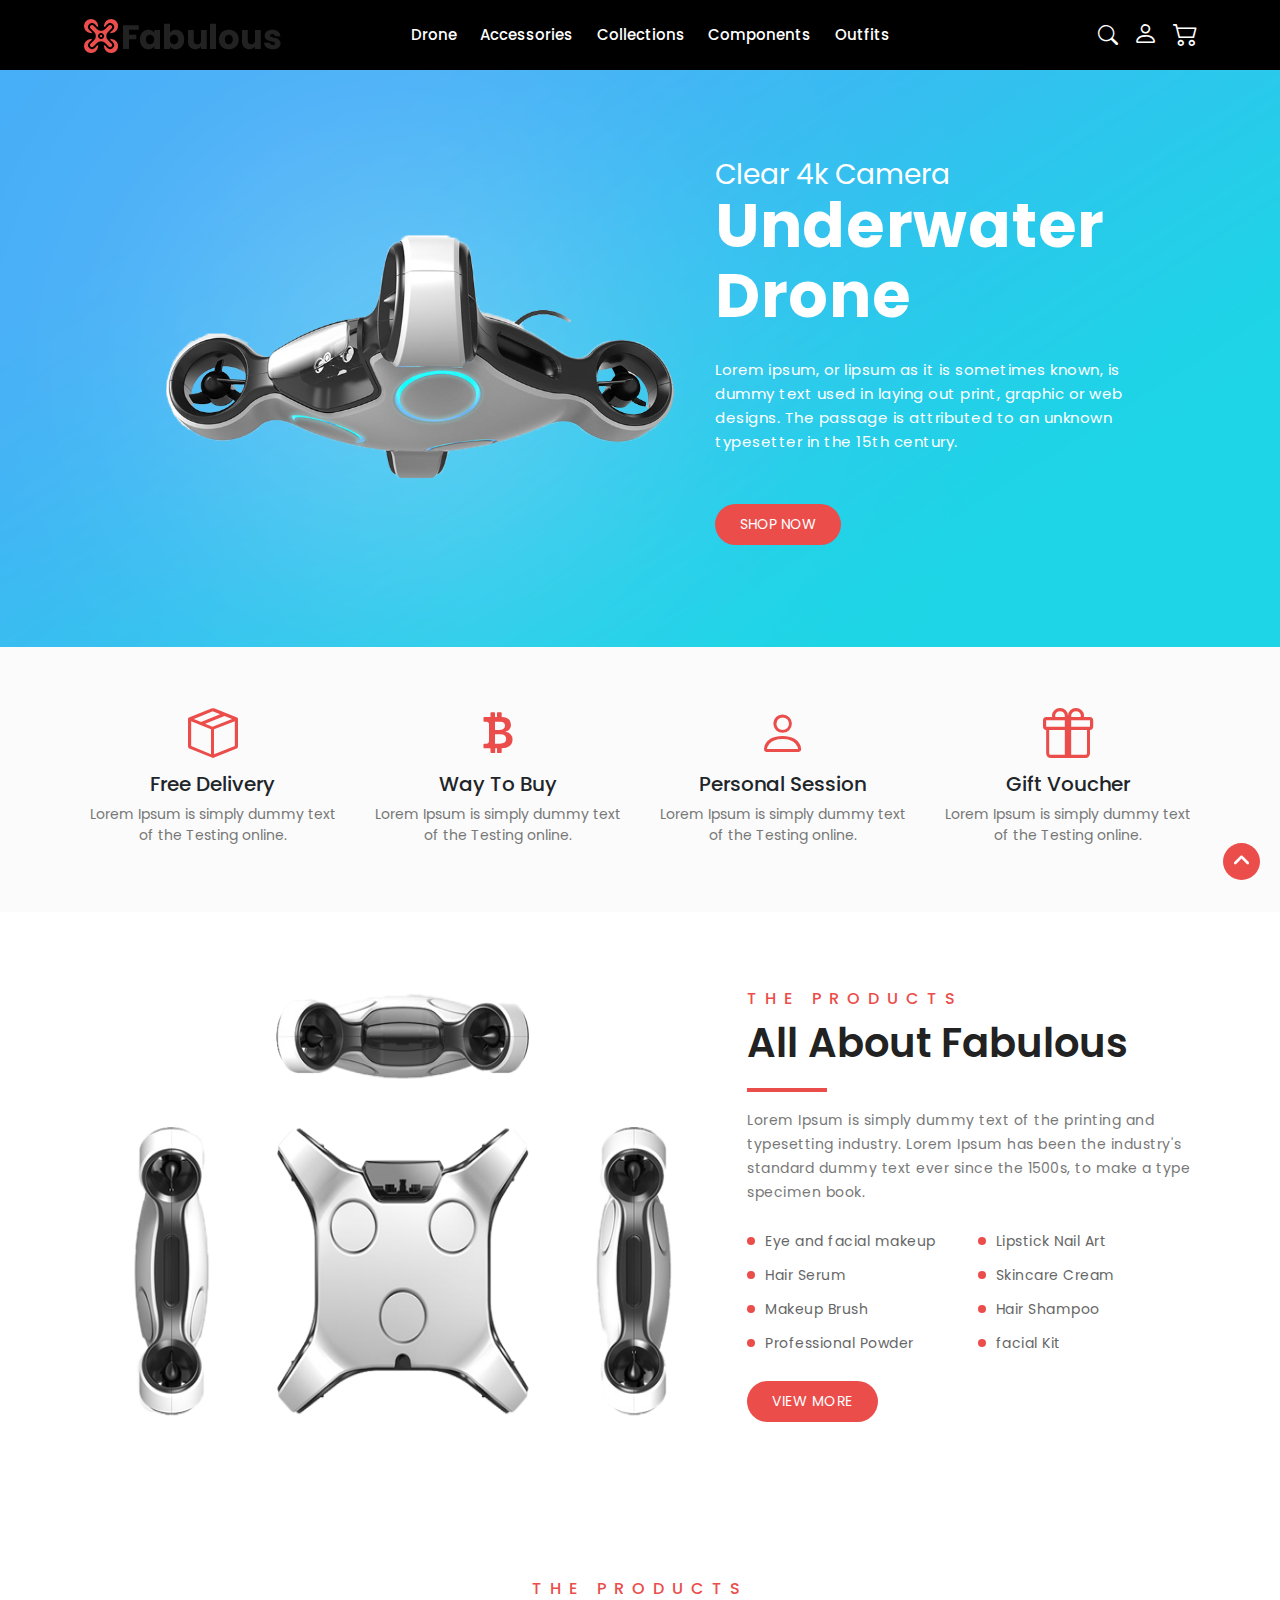
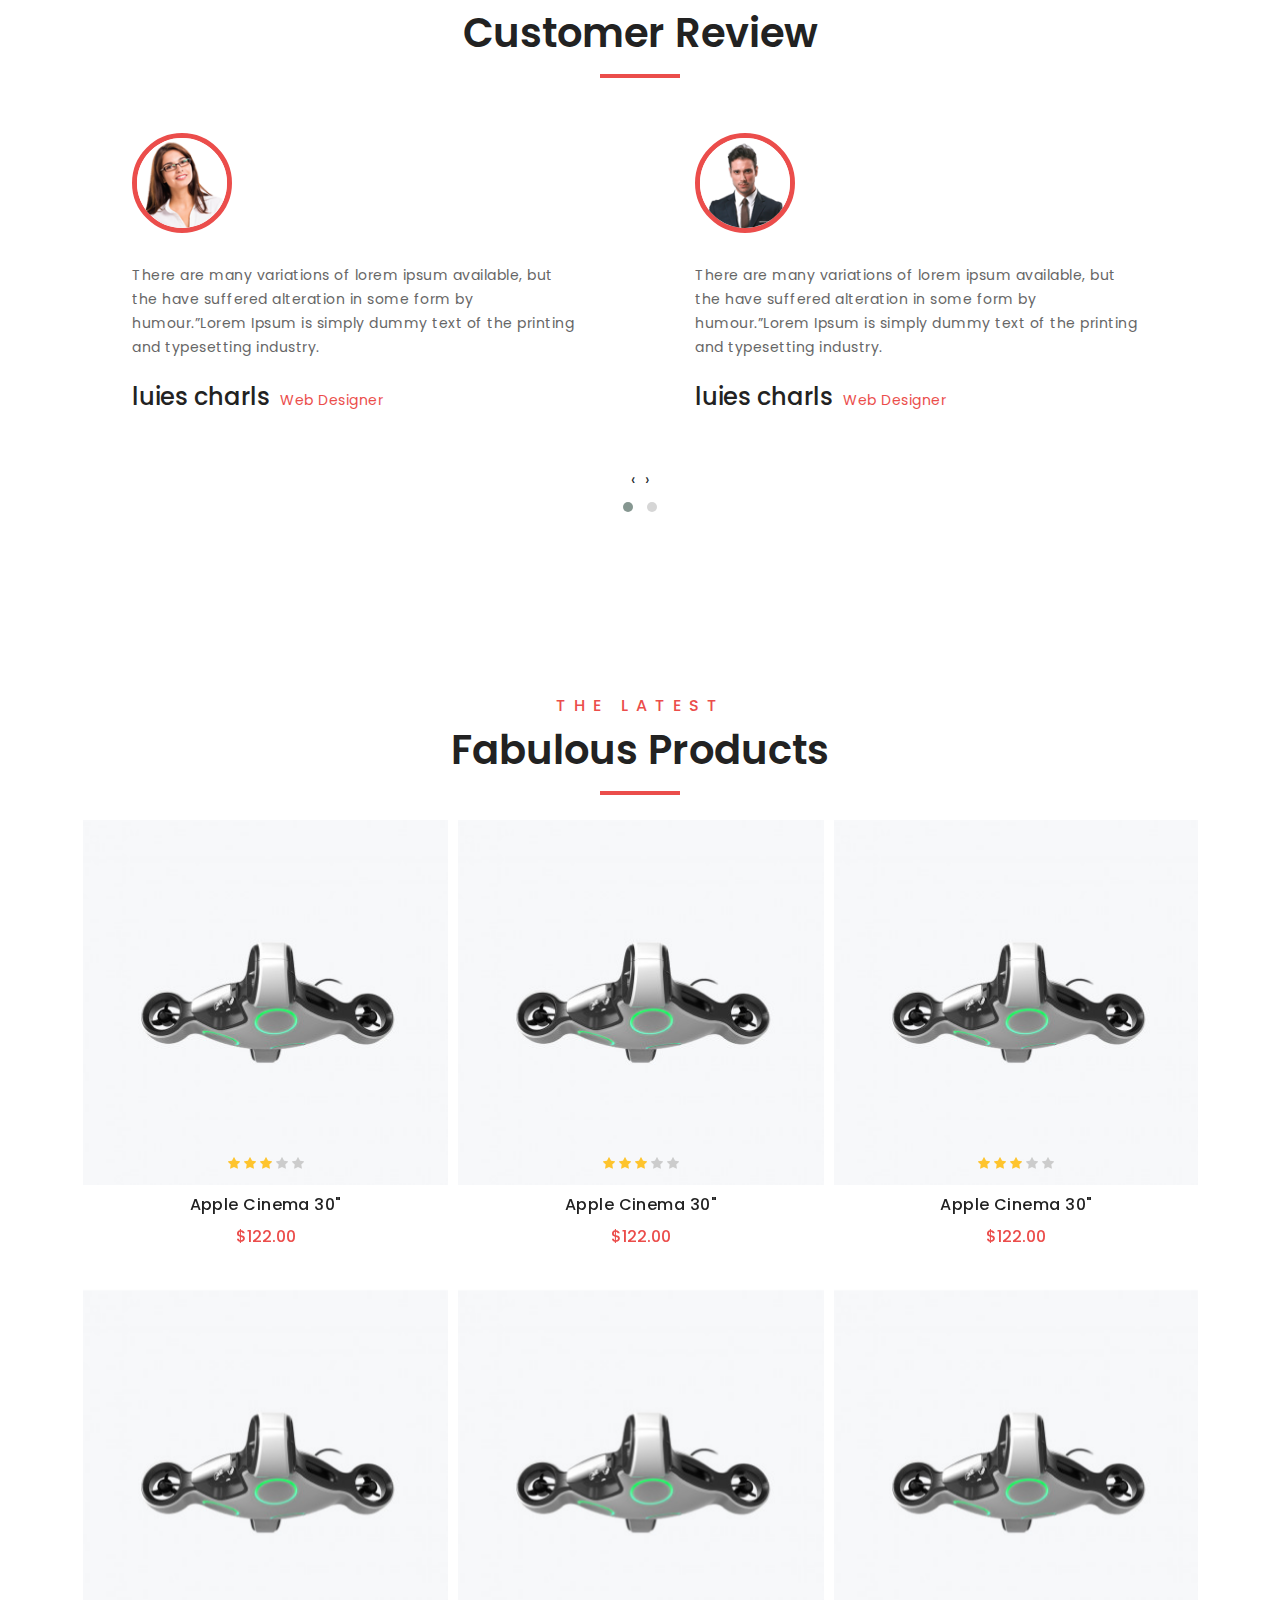
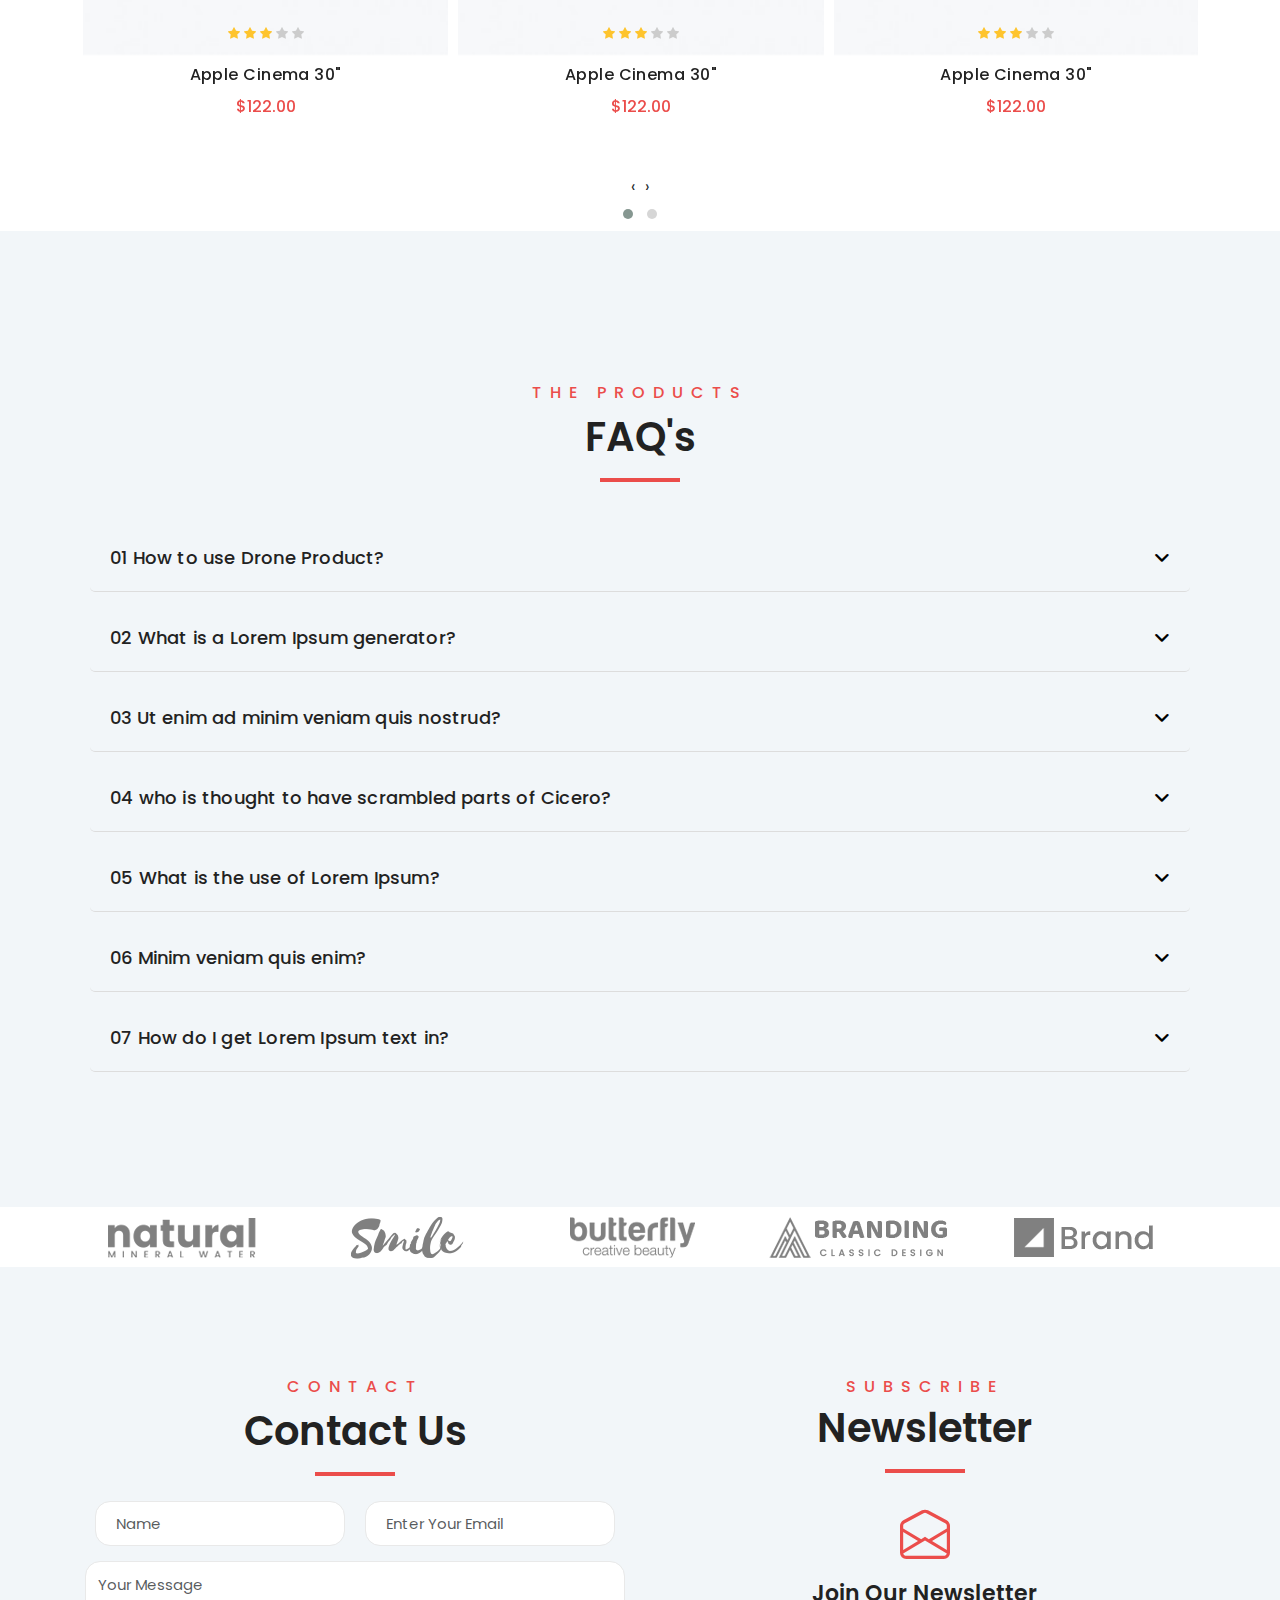
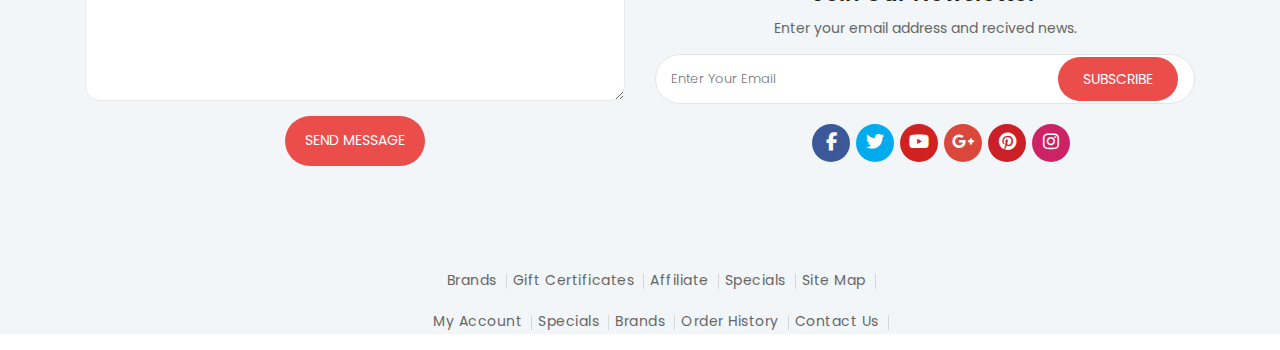
==== commit e8d6c2e4: "slide area" ====
--- a/front-end-project/index.html
+++ b/front-end-project/index.html
@@ -21,6 +21,7 @@
 <body>
 
     <!-- Header start -->
+  <header>
     <div class="header">
         <div class="container main-container">
             <div class="row">
@@ -108,11 +109,11 @@
                 <div class="col-lg-3 icons">
                     <i class="bi bi-search"></i>
                     <i class="bi bi-person"></i>
-                    <div class="bascet">
-                        <i class="bi bi-cart2 bascet-icon">
+                    <div class="basket">
+                        <i class="bi bi-cart2 basket-icon">
                             <div class="basket-count"></div>
                         </i>
-                        <ul class="bascet-dropdown-menu list-unstyled">
+                        <ul class="basket-dropdown-menu list-unstyled">
                             <span class="emptyCartText">Your baskect is empty</span>
                             <li class="first">
                                 
@@ -199,6 +200,31 @@
           
           
     </div>
+
+    <div class="slider owl-carousel owl-theme">
+        <div class="item">
+            <img src="assets/images/Slider-1-1920x925.png" alt="">
+           <div class="container">
+               <div class="row">
+                   <div class="col-lg-7"></div>
+                <div class="slider-content col-lg-5">
+                    <span>Clear 4k Camera</span>
+                    <h2>Underwater Drone</h2>
+                    <p>
+                        Lorem ipsum, or lipsum as it is sometimes known, is dummy text used in laying out print, graphic or web designs. The passage is attributed to an unknown typesetter in the 15th century.
+                    </p>
+                    <div class="shop-button">
+                        <button>SHOP NOW</button>
+                    </div>
+                </div>
+                
+               </div>
+           </div>
+           </div>
+
+        <div class="item"><img src="assets/images/Slider-2-1920x925.png" alt=""></div>
+    </div>
+  </header>
     <!-- Header end -->
 
     <!-- Main start -->
@@ -370,7 +396,7 @@
 
                     <div class="fabulous-slide owl-carousel owl-theme">
                         <div class="two-product item">
-                            <div class="one-product">
+                            <div class="one-product" data-id="1">
                                 
                                 
                                     <div class="image">
@@ -400,7 +426,7 @@
                                 
                                
                             </div>
-                            <div class="one-product">
+                            <div class="one-product" data-id="2">
                                 
                                 
                                 <div class="image">
@@ -432,7 +458,7 @@
                         </div>
                         </div>
                         <div class="two-product item">
-                            <div class="one-product">
+                            <div class="one-product" data-id="3">
                                 
                                 
                                     <div class="image">
@@ -462,7 +488,7 @@
                                 
                                
                             </div>
-                            <div class="one-product">
+                            <div class="one-product" data-id="4">
                                 
                                 
                                 <div class="image">
@@ -493,7 +519,131 @@
                            
                         </div>
                         </div>
-                        
+                        <div class="two-product item">
+                            <div class="one-product" data-id="5">
+                                
+                                
+                                    <div class="image">
+                                        <img src="assets/images/1-370x370.jpeg" alt="">
+                                        <div class="rating">
+                                            <i class="yellow bi bi-star-fill"></i>
+                                            <i class=" yellow bi bi-star-fill"></i>
+                                            <i class=" yellow bi bi-star-fill"></i>
+                                            <i class=" gray bi bi-star-fill"></i>
+                                            <i class="gray bi bi-star-fill"></i>
+                                        </div>
+                                        <div class="eye-icon" data-toggle="tooltip" data-placement="top" title="Quick View">
+                                            <i class="fa-solid fa-eye"></i>
+                                        </div>
+                                        <div class="heart-icon" data-toggle="tooltip" data-placement="top" title="Add to Wish List">
+                                            <i class="bi bi-suit-heart"></i>
+                                        </div>
+                                        <div class="chart-icon" data-toggle="tooltip" data-placement="top" title="Compare this Product">
+                                            <i class="bi bi-bar-chart-line"></i>
+                                        </div>
+                                    </div>
+                                    <div class="description">
+                                        <h4><a href="">Apple Cinema 30"</a></h4>
+                                        <p>$122.00</p>
+                                        <button type="button" class="movingbtn" data-toggle="tooltip" data-placement="top" title="Add to Cart">ADD TO CART</button>
+                                    </div>
+                                
+                               
+                            </div>
+                            <div class="one-product" data-id="6">
+                                
+                                
+                                <div class="image">
+                                    <img src="assets/images/1-370x370.jpeg" alt="">
+                                    <div class="rating">
+                                        <i class="yellow bi bi-star-fill"></i>
+                                        <i class=" yellow bi bi-star-fill"></i>
+                                        <i class=" yellow bi bi-star-fill"></i>
+                                        <i class=" gray bi bi-star-fill"></i>
+                                        <i class="gray bi bi-star-fill"></i>
+                                    </div>
+                                    <div class="eye-icon" data-toggle="tooltip" data-placement="top" title="Quick View">
+                                        <i class="fa-solid fa-eye"></i>
+                                    </div>
+                                    <div class="heart-icon" data-toggle="tooltip" data-placement="top" title="Add to Wish List">
+                                        <i class="bi bi-suit-heart"></i>
+                                    </div>
+                                    <div class="chart-icon" data-toggle="tooltip" data-placement="top" title="Compare this Product">
+                                        <i class="bi bi-bar-chart-line"></i>
+                                    </div>
+                                </div>
+                                <div class="description">
+                                    <h4><a href="">Apple Cinema 30"</a></h4>
+                                    <p>$122.00</p>
+                                    <button type="button" class="movingbtn" data-toggle="tooltip" data-placement="top" title="Add to Cart">ADD TO CART</button>
+                                </div>
+                            
+                           
+                        </div>
+                        </div>
+                        <div class="two-product item">
+                            <div class="one-product" data-id="7">
+                                
+                                
+                                    <div class="image">
+                                        <img src="assets/images/1-370x370.jpeg" alt="">
+                                        <div class="rating">
+                                            <i class="yellow bi bi-star-fill"></i>
+                                            <i class=" yellow bi bi-star-fill"></i>
+                                            <i class=" yellow bi bi-star-fill"></i>
+                                            <i class=" gray bi bi-star-fill"></i>
+                                            <i class="gray bi bi-star-fill"></i>
+                                        </div>
+                                        <div class="eye-icon" data-toggle="tooltip" data-placement="top" title="Quick View">
+                                            <i class="fa-solid fa-eye"></i>
+                                        </div>
+                                        <div class="heart-icon" data-toggle="tooltip" data-placement="top" title="Add to Wish List">
+                                            <i class="bi bi-suit-heart"></i>
+                                        </div>
+                                        <div class="chart-icon" data-toggle="tooltip" data-placement="top" title="Compare this Product">
+                                            <i class="bi bi-bar-chart-line"></i>
+                                        </div>
+                                    </div>
+                                    <div class="description">
+                                        <h4><a href="">Apple Cinema 30"</a></h4>
+                                        <p>$122.00</p>
+                                        <button type="button" class="movingbtn" data-toggle="tooltip" data-placement="top" title="Add to Cart">ADD TO CART</button>
+                                    </div>
+                                
+                               
+                            </div>
+                            <div class="one-product" data-id="8">
+                                
+                                
+                                <div class="image">
+                                    <img src="assets/images/1-370x370.jpeg" alt="">
+                                    <div class="rating">
+                                        <i class="yellow bi bi-star-fill"></i>
+                                        <i class=" yellow bi bi-star-fill"></i>
+                                        <i class=" yellow bi bi-star-fill"></i>
+                                        <i class=" gray bi bi-star-fill"></i>
+                                        <i class="gray bi bi-star-fill"></i>
+                                    </div>
+                                    <div class="eye-icon" data-toggle="tooltip" data-placement="top" title="Quick View">
+                                        <i class="fa-solid fa-eye"></i>
+                                    </div>
+                                    <div class="heart-icon" data-toggle="tooltip" data-placement="top" title="Add to Wish List">
+                                        <i class="bi bi-suit-heart"></i>
+                                    </div>
+                                    <div class="chart-icon" data-toggle="tooltip" data-placement="top" title="Compare this Product">
+                                        <i class="bi bi-bar-chart-line"></i>
+                                    </div>
+                                </div>
+                                <div class="description">
+                                    <h4><a href="">Apple Cinema 30"</a></h4>
+                                    <p>$122.00</p>
+                                    <button type="button" class="movingbtn" data-toggle="tooltip" data-placement="top" title="Add to Cart">ADD TO CART</button>
+                                </div>
+                            
+                           
+                        </div>
+                        </div>
+
                     </div>
 
             
--- a/front-end-project/assets/css/main.css
+++ b/front-end-project/assets/css/main.css
@@ -28,7 +28,65 @@
   font-family: "Poppins" , sans-serif;
 }
 
-.header {
+header .slider {
+  margin-top: 30px;
+  position: relative;
+}
+
+header .slider .item .container {
+  position: absolute;
+  top: 10%;
+  left: 0;
+}
+
+header .slider .item .container .row {
+  display: -webkit-box !important;
+  display: -ms-flexbox !important;
+  display: flex !important;
+}
+
+header .slider .item .container .slider-content {
+  padding-left: 50px;
+  margin-top: 68px;
+}
+
+header .slider .item .container .slider-content span {
+  font-size: 28px;
+  line-height: 30px;
+  color: white;
+}
+
+header .slider .item .container .slider-content h2 {
+  font-size: 62px;
+  line-height: 70px;
+  margin-bottom: 27px;
+  letter-spacing: 0.7px;
+  font-weight: 700;
+  font-family: 'Poppins', sans-serif;
+  color: white;
+}
+
+header .slider .item .container .slider-content p {
+  font-size: 15px;
+  text-align: left;
+  line-height: 24px;
+  margin-bottom: 50px;
+  letter-spacing: 0.5px;
+  font-weight: 400;
+  color: white;
+}
+
+header .slider .item .container .slider-content .shop-button button {
+  border-style: none;
+  font-size: 14px;
+  font-weight: 400;
+  padding: 10px 25px;
+  border-radius: 30px;
+  background-color: #eb4d4b;
+  color: #fff;
+}
+
+header .header {
   height: 70px;
   display: -webkit-box;
   display: -ms-flexbox;
@@ -49,7 +107,7 @@
   display: flex;
 }
 
-.header .container .row {
+header .header .container .row {
   display: -webkit-box;
   display: -ms-flexbox;
   display: flex;
@@ -58,17 +116,17 @@
           align-items: center;
 }
 
-.header .container .row .logo-big {
-  display: -webkit-box;
-  display: -ms-flexbox;
-  display: flex;
-}
-
-.header .container .row .logo-med {
+header .header .container .row .logo-big {
+  display: -webkit-box;
+  display: -ms-flexbox;
+  display: flex;
+}
+
+header .header .container .row .logo-med {
   display: none;
 }
 
-.header .container .row .nav {
+header .header .container .row .nav {
   display: -webkit-box;
   display: -ms-flexbox;
   display: flex;
@@ -77,7 +135,7 @@
           align-items: center;
 }
 
-.header .container .row .nav .main-ul {
+header .header .container .row .nav .main-ul {
   width: 100%;
   list-style-type: none;
   display: -webkit-box;
@@ -92,13 +150,13 @@
   margin: 0;
 }
 
-.header .container .row .nav .main-ul li {
+header .header .container .row .nav .main-ul li {
   font-size: 15px;
   color: #fff;
   font-weight: 500;
 }
 
-.header .container .row .nav .main-ul li:hover .dropdown-menu {
+header .header .container .row .nav .main-ul li:hover .dropdown-menu {
   display: -webkit-box;
   display: -ms-flexbox;
   display: flex;
@@ -107,7 +165,7 @@
   opacity: 1;
 }
 
-.header .container .row .nav .main-ul li .dropdown-menu {
+header .header .container .row .nav .main-ul li .dropdown-menu {
   -webkit-transition: .3s;
   transition: .3s;
   display: -webkit-box;
@@ -128,22 +186,22 @@
   display: none;
 }
 
-.header .container .row .nav .main-ul li .dropdown-menu .comp {
+header .header .container .row .nav .main-ul li .dropdown-menu .comp {
   padding: 0;
   margin-left: 10px;
 }
 
-.header .container .row .nav .main-ul li .dropdown-menu .comp li {
+header .header .container .row .nav .main-ul li .dropdown-menu .comp li {
   width: 199px;
 }
 
-.header .container .row .nav .main-ul li .dropdown-menu .comp li p {
+header .header .container .row .nav .main-ul li .dropdown-menu .comp li p {
   margin: 0;
   color: black;
   font-size: 18px;
 }
 
-.header .container .row .nav .main-ul li .dropdown-menu .comp li .line {
+header .header .container .row .nav .main-ul li .dropdown-menu .comp li .line {
   width: 110px;
   height: 1px;
   background-color: #8f8b8b;
@@ -151,18 +209,18 @@
   margin-bottom: 15px;
 }
 
-.header .container .row .nav .main-ul li .dropdown-menu .comp li ul {
+header .header .container .row .nav .main-ul li .dropdown-menu .comp li ul {
   padding: 0;
 }
 
-.header .container .row .nav .main-ul li .dropdown-menu .comp li ul li {
+header .header .container .row .nav .main-ul li .dropdown-menu .comp li ul li {
   color: #666;
   display: block;
   margin-bottom: 8px;
   font-size: 13px;
 }
 
-.header .container .row .icons {
+header .header .container .row .icons {
   display: -webkit-box;
   display: -ms-flexbox;
   display: flex;
@@ -174,25 +232,25 @@
           align-items: center;
 }
 
-.header .container .row .icons i {
+header .header .container .row .icons i {
   margin-left: 15px;
   font-size: 25px;
   color: #fff;
 }
 
-.header .container .row .icons i:first-child {
+header .header .container .row .icons i:first-child {
   font-size: 20px;
 }
 
-.header .container .row .icons .bascet {
-  position: relative;
-}
-
-.header .container .row .icons .bascet i {
+header .header .container .row .icons .basket {
+  position: relative;
+}
+
+header .header .container .row .icons .basket i {
   font-size: 25px;
 }
 
-.header .container .row .icons .bascet .bascet-dropdown-menu {
+header .header .container .row .icons .basket .basket-dropdown-menu {
   -webkit-box-shadow: 1px 1px 1px 0px rgba(0, 0, 0, 0.15) !important;
           box-shadow: 1px 1px 1px 0px rgba(0, 0, 0, 0.15) !important;
   font-family: 'Poppins', sans-serif;
@@ -216,7 +274,7 @@
   padding: 0;
 }
 
-.header .container .row .icons .bascet .bascet-dropdown-menu span {
+header .header .container .row .icons .basket .basket-dropdown-menu span {
   font-size: 14px;
   line-height: 18px;
   margin-bottom: 0;
@@ -235,29 +293,29 @@
           justify-content: center;
 }
 
-.header .container .row .icons .bascet .bascet-dropdown-menu .first {
+header .header .container .row .icons .basket .basket-dropdown-menu .first {
   max-height: 272px;
   overflow-y: scroll;
 }
 
-.header .container .row .icons .bascet .bascet-dropdown-menu .first .table tbody tr .img-area {
+header .header .container .row .icons .basket .basket-dropdown-menu .first .table tbody tr .img-area {
   width: 90px;
 }
 
-.header .container .row .icons .bascet .bascet-dropdown-menu .first .table tbody tr .img-area img {
-  width: 100%;
-}
-
-.header .container .row .icons .bascet .bascet-dropdown-menu .first .table tbody tr .detail .name {
-  margin: 0;
-}
-
-.header .container .row .icons .bascet .bascet-dropdown-menu .first .table tbody tr .detail .price {
+header .header .container .row .icons .basket .basket-dropdown-menu .first .table tbody tr .img-area img {
+  width: 100%;
+}
+
+header .header .container .row .icons .basket .basket-dropdown-menu .first .table tbody tr .detail .name {
+  margin: 0;
+}
+
+header .header .container .row .icons .basket .basket-dropdown-menu .first .table tbody tr .detail .price {
   font-size: 13px;
   color: #666;
 }
 
-.header .container .row .icons .bascet .bascet-dropdown-menu .first .table tbody tr td button {
+header .header .container .row .icons .basket .basket-dropdown-menu .first .table tbody tr td button {
   width: 20px;
   height: 26px;
   border-radius: 0px;
@@ -272,18 +330,18 @@
           justify-content: center;
 }
 
-.header .container .row .icons .bascet .bascet-dropdown-menu .first .table tbody tr td button i {
+header .header .container .row .icons .basket .basket-dropdown-menu .first .table tbody tr td button i {
   font-size: 12px;
   color: white !important;
   margin: 0;
 }
 
-.header .container .row .icons .bascet .bascet-dropdown-menu .second {
+header .header .container .row .icons .basket .basket-dropdown-menu .second {
   margin-top: 14px;
   padding-bottom: 19px;
 }
 
-.header .container .row .icons .bascet .bascet-dropdown-menu .second .btn-default {
+header .header .container .row .icons .basket .basket-dropdown-menu .second .btn-default {
   background-color: #eb4d4b;
   border-color: #eb4d4b;
   color: #fff;
@@ -297,7 +355,7 @@
   margin-right: 15px;
 }
 
-.header .container .row .icons .bascet .bascet-dropdown-menu .second .btn-primary {
+header .header .container .row .icons .basket .basket-dropdown-menu .second .btn-primary {
   opacity: 1;
   font-size: 14px;
   font-weight: 400;
@@ -313,21 +371,21 @@
   line-height: 18px;
 }
 
-.header .container .row .icons .bascet .bascet-dropdown-menu .second tbody td {
+header .header .container .row .icons .basket .basket-dropdown-menu .second tbody td {
   font-size: 13px;
   padding: 3px 14px;
   border: none;
 }
 
-.header .container .row .icons .bascet .bascet-dropdown-menu .second tbody .text-right {
+header .header .container .row .icons .basket .basket-dropdown-menu .second tbody .text-right {
   color: #7a7a7a;
 }
 
-.header .container .row .menu {
+header .header .container .row .menu {
   display: none;
 }
 
-.swipe-nav {
+header .swipe-nav {
   height: 100vh;
   width: 300px;
   background-color: #fff;
@@ -341,7 +399,7 @@
   transition: .5s;
 }
 
-.swipe-nav .close {
+header .swipe-nav .close {
   display: -webkit-box;
   display: -ms-flexbox;
   display: flex;
@@ -351,25 +409,25 @@
   font-weight: 900;
 }
 
-.swipe-nav .close i {
+header .swipe-nav .close i {
   margin-right: 10px;
   margin-top: 10px;
   cursor: pointer;
 }
 
-.swipe-nav ul {
+header .swipe-nav ul {
   padding: 0;
 }
 
-.swipe-nav ul li {
+header .swipe-nav ul li {
   list-style: none;
 }
 
-.swipe-nav .dropdown {
-  width: 100%;
-}
-
-.swipe-nav .dropdown .drop-btn {
+header .swipe-nav .dropdown {
+  width: 100%;
+}
+
+header .swipe-nav .dropdown .drop-btn {
   width: 100%;
   border-radius: 0px;
   color: black;
@@ -388,12 +446,12 @@
   height: 50px;
 }
 
-.swipe-nav .dropdown .dropdown-menu {
+header .swipe-nav .dropdown .dropdown-menu {
   width: 100%;
   border-radius: 0px;
 }
 
-.swipe-nav .dropdown .dropdown-menu li {
+header .swipe-nav .dropdown .dropdown-menu li {
   border-bottom: 1px solid #f2f2f2;
 }
 
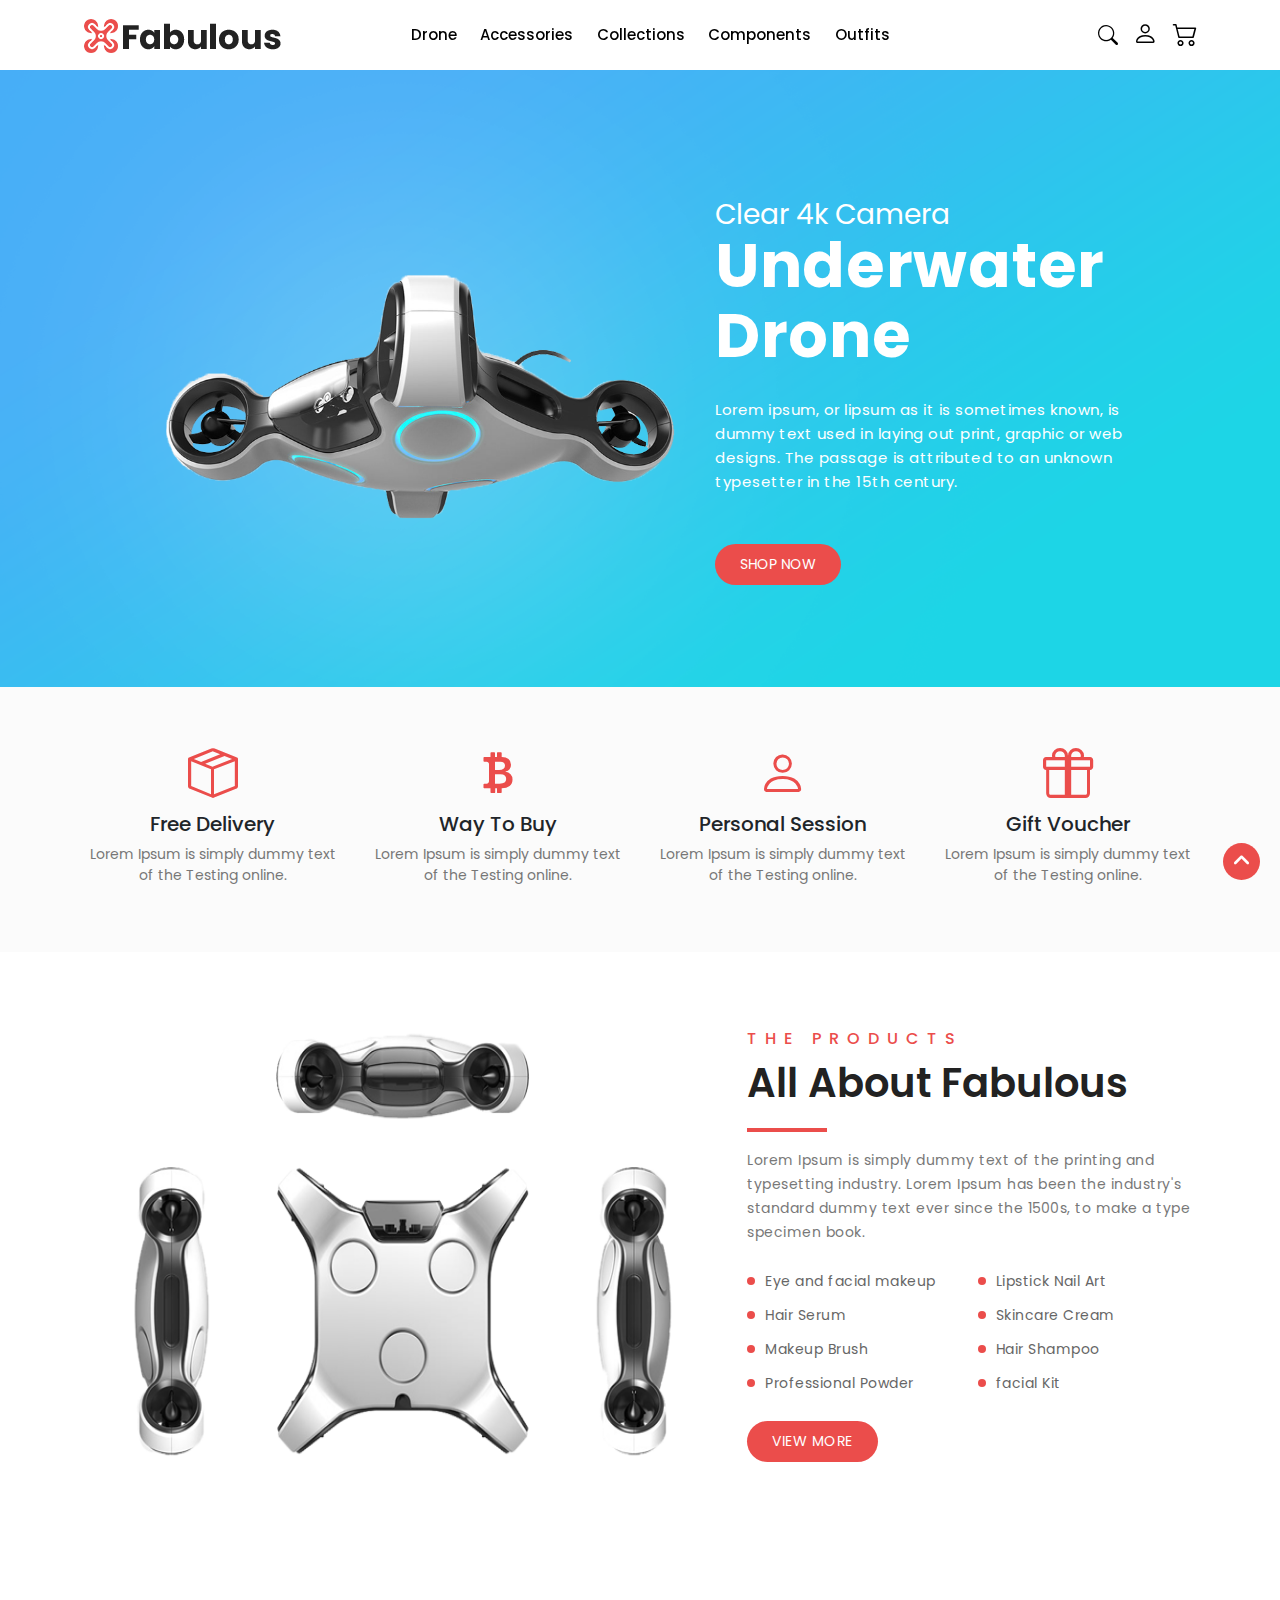
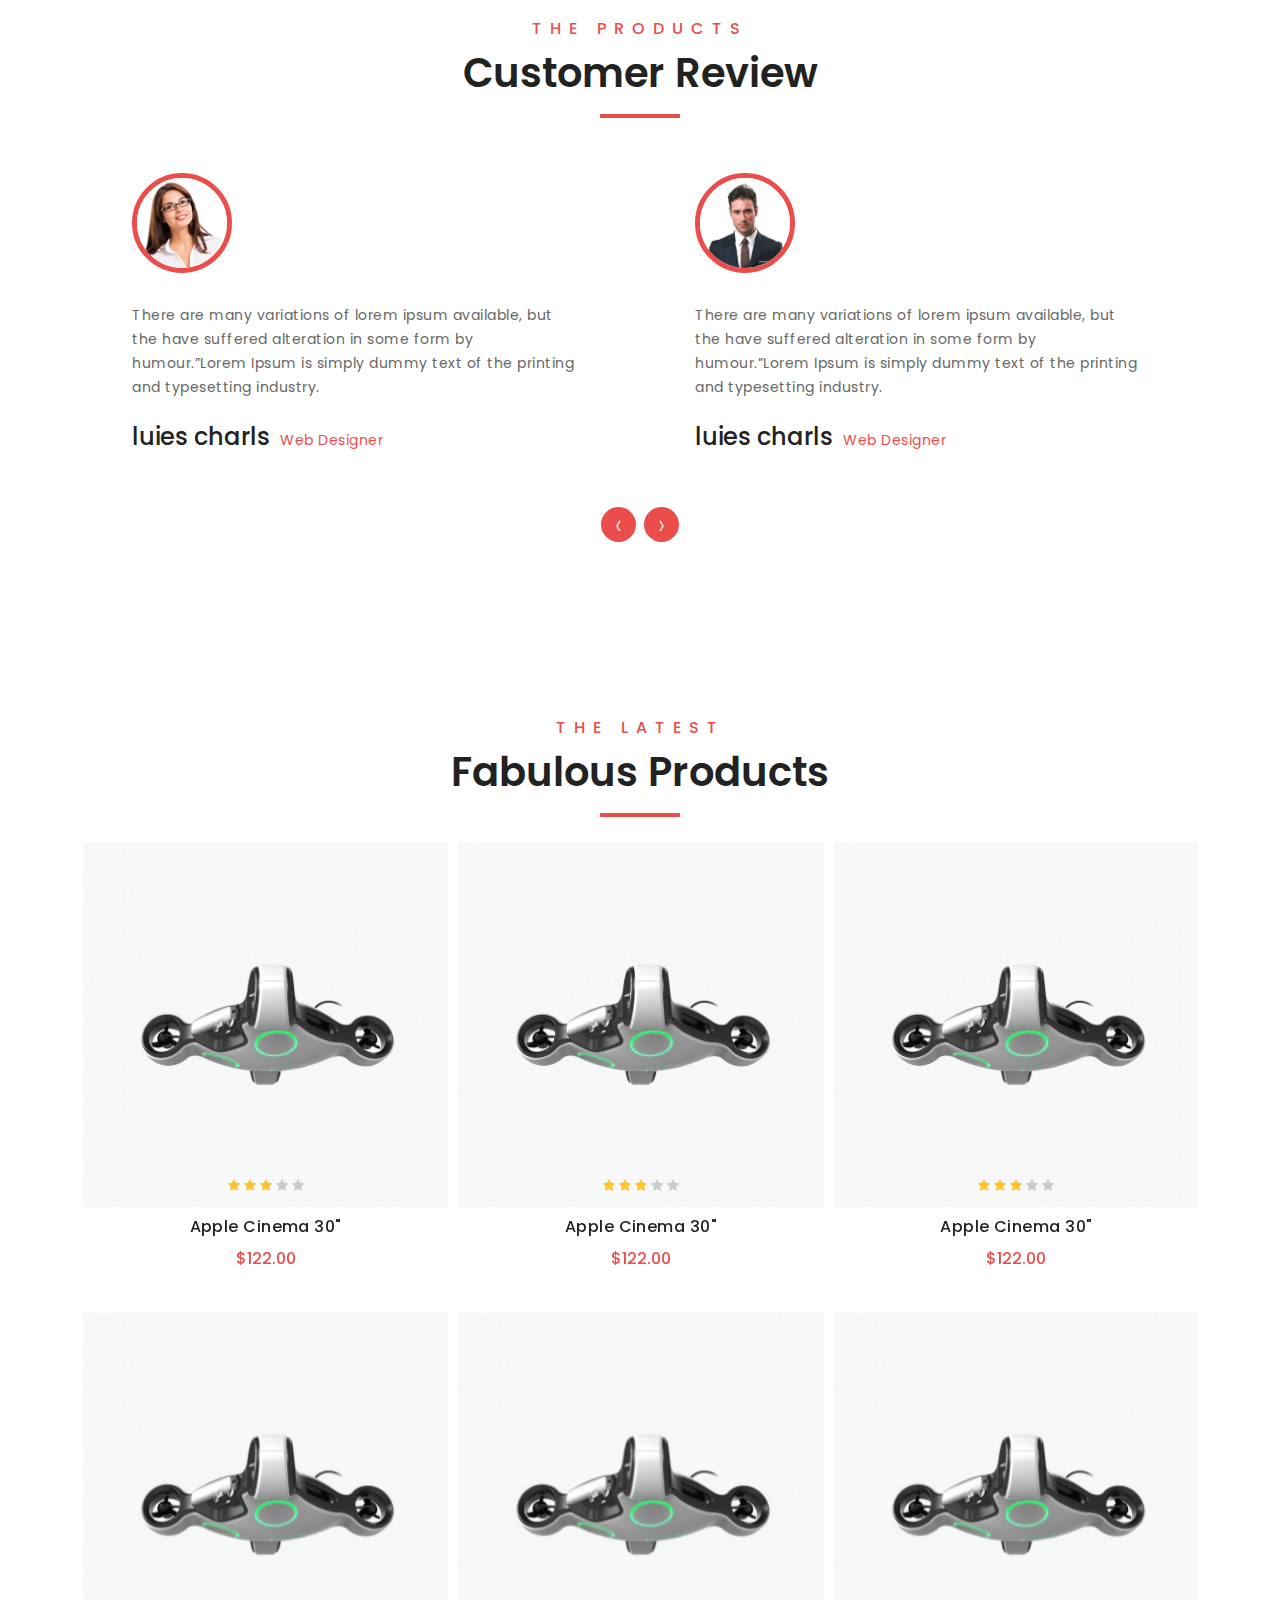
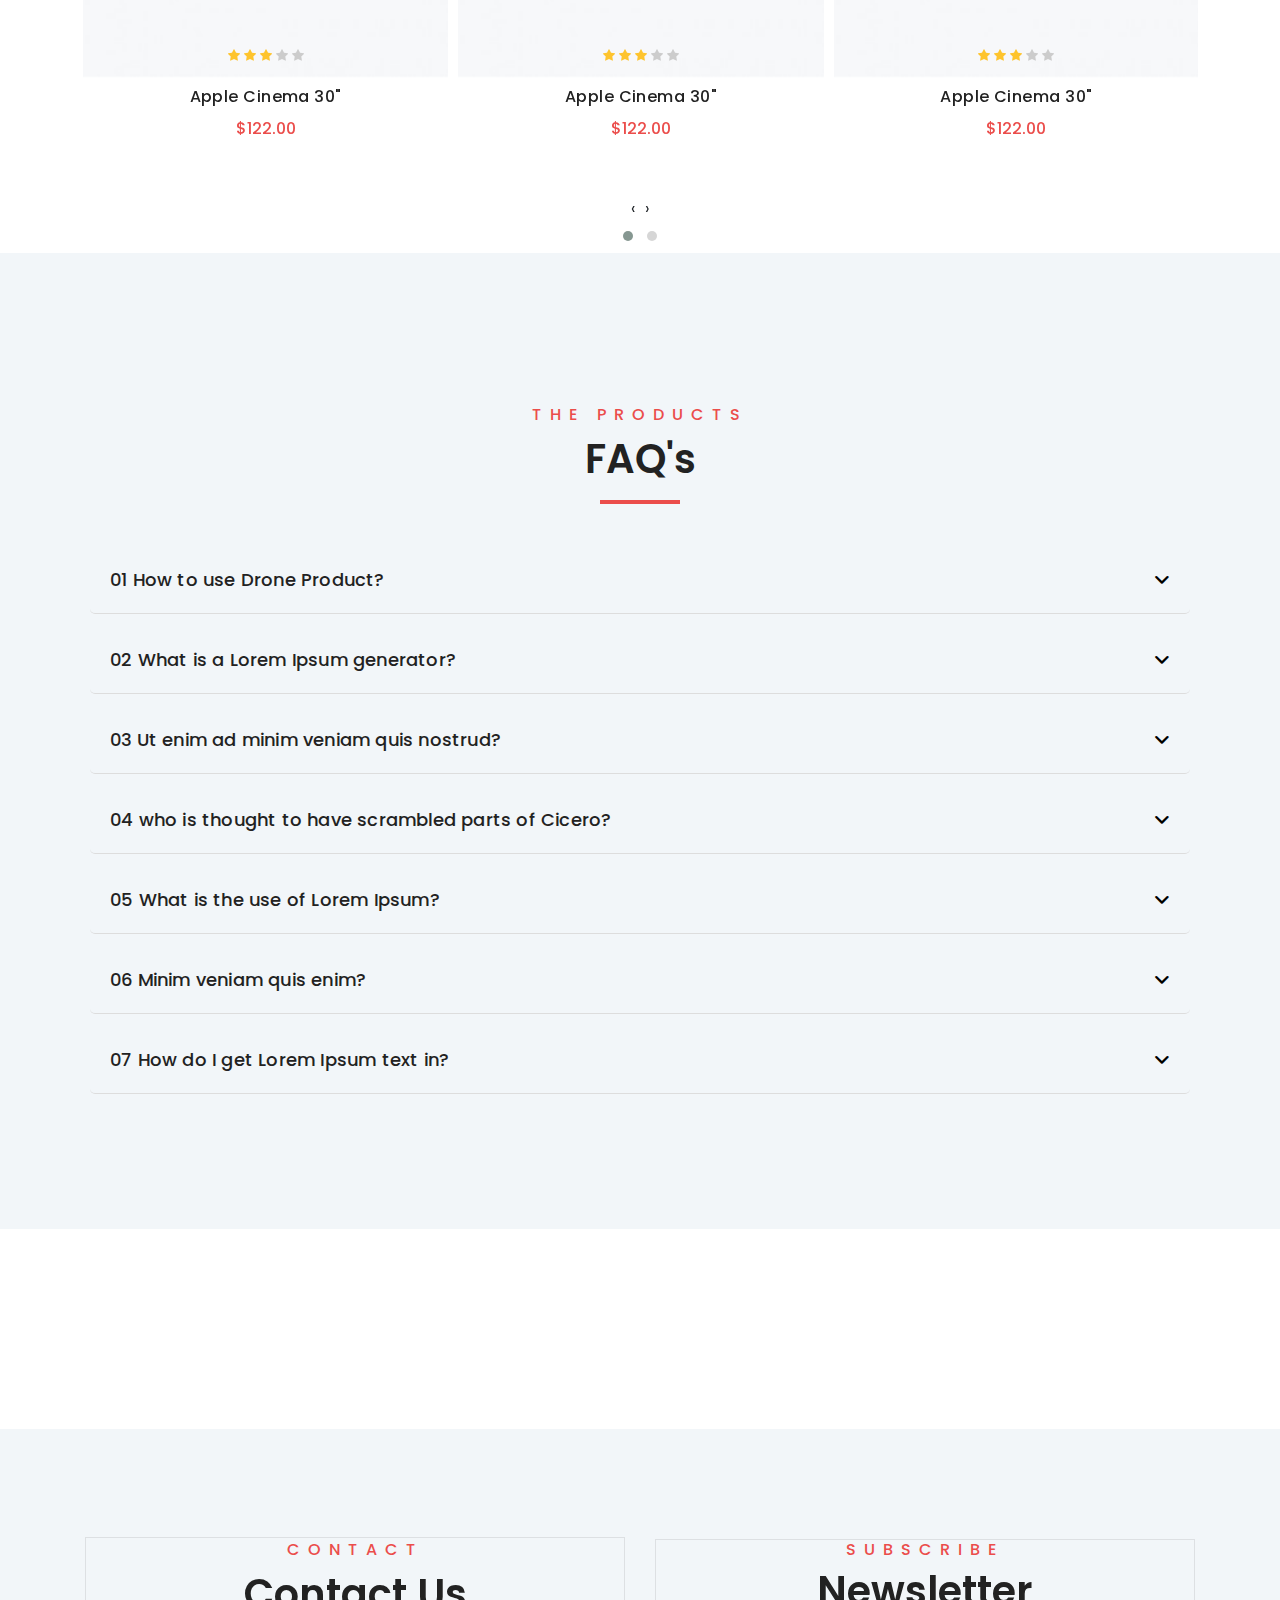
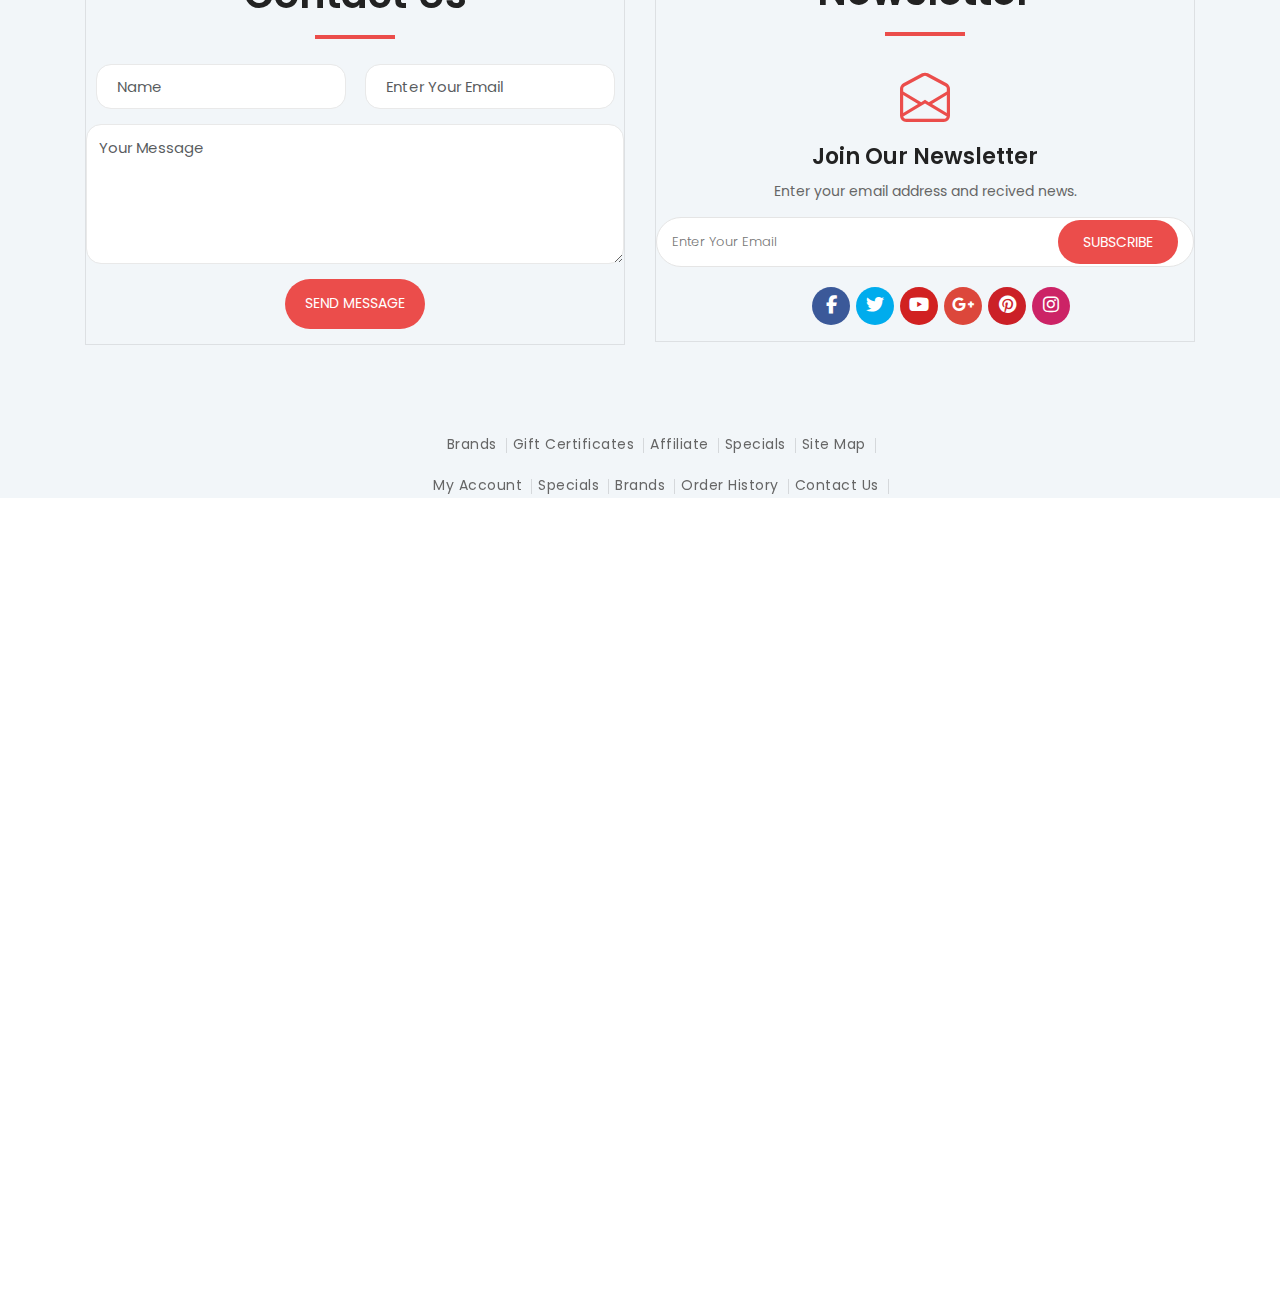
==== commit 2fffe76a: "owl" ====
--- a/front-end-project/index.html
+++ b/front-end-project/index.html
@@ -19,9 +19,6 @@
     <link rel="stylesheet" href="assets/css/main.css">
 </head>
 <body>
-
-    <!-- Header start -->
-  <header>
     <div class="header">
         <div class="container main-container">
             <div class="row">
@@ -200,6 +197,9 @@
           
           
     </div>
+    <!-- Header start -->
+  <header>
+  
 
     <div class="slider owl-carousel owl-theme">
         <div class="item">
@@ -222,7 +222,23 @@
            </div>
            </div>
 
-        <div class="item"><img src="assets/images/Slider-2-1920x925.png" alt=""></div>
+        <div class="item"><img src="assets/images/Slider-2-1920x925.png" alt="">
+            <div class="container">
+                <div class="row">
+                 <div class="slider-content col-lg-5">
+                     <span>Clear 4k Camera</span>
+                     <h2>Fast Drone Delivery</h2>
+                     <p>
+                         Lorem ipsum, or lipsum as it is sometimes known, is dummy text used in laying out print, graphic or web designs. The passage is attributed to an unknown typesetter in the 15th century.
+                     </p>
+                     <div class="shop-button">
+                         <button>SHOP NOW</button>
+                     </div>
+                 </div>
+                 
+                </div>
+            </div>
+        </div>
     </div>
   </header>
     <!-- Header end -->
@@ -743,7 +759,8 @@
                 <div class="row">
 
                     <div class="contact-us col-lg-6">
-                        <p>CONTACT</p>
+                        <div class="myform">
+                            <p>CONTACT</p>
                         <h2>Contact Us</h2>
                         <div class="inputs">
                             <input type="text" name="name" value="" id="input-name" class="form-control" placeholder="Name">
@@ -751,17 +768,18 @@
                         </div>
                         <textarea placeholder="Your Message" class="form-control"></textarea>
                         <button>SEND MESSAGE</button>
+                        </div>
                     </div>
 
                     <div class="subscribe col-lg-6">
-                        <h2>SUBSCRIBE</h2>
+                        <div class="newsletter">
+                            <h2>SUBSCRIBE</h2>
                         <h3>Newsletter</h3> <br>
                         <i class="bi bi-envelope-open"></i>
                         <h4>Join Our Newsletter</h4>
                         <p>Enter your email address and recived news.</p>
                         <input type="email" placeholder="Enter Your Email">
                         <button>SUBSCRIBE</button>
-
                         <div class="socials">
                             <ul>
                                 <li class="facebook"><a href=""><i class="fa-brands fa-facebook-f"></i></a></li>
@@ -772,6 +790,9 @@
                                 <li class="instagram"><a href=""><i class="fa-brands fa-instagram"></i></a></li>
                             </ul>
                         </div>
+                        </div>
+
+                       
                     
                     </div>
 
--- a/front-end-project/assets/css/main.css
+++ b/front-end-project/assets/css/main.css
@@ -28,65 +28,7 @@
   font-family: "Poppins" , sans-serif;
 }
 
-header .slider {
-  margin-top: 30px;
-  position: relative;
-}
-
-header .slider .item .container {
-  position: absolute;
-  top: 10%;
-  left: 0;
-}
-
-header .slider .item .container .row {
-  display: -webkit-box !important;
-  display: -ms-flexbox !important;
-  display: flex !important;
-}
-
-header .slider .item .container .slider-content {
-  padding-left: 50px;
-  margin-top: 68px;
-}
-
-header .slider .item .container .slider-content span {
-  font-size: 28px;
-  line-height: 30px;
-  color: white;
-}
-
-header .slider .item .container .slider-content h2 {
-  font-size: 62px;
-  line-height: 70px;
-  margin-bottom: 27px;
-  letter-spacing: 0.7px;
-  font-weight: 700;
-  font-family: 'Poppins', sans-serif;
-  color: white;
-}
-
-header .slider .item .container .slider-content p {
-  font-size: 15px;
-  text-align: left;
-  line-height: 24px;
-  margin-bottom: 50px;
-  letter-spacing: 0.5px;
-  font-weight: 400;
-  color: white;
-}
-
-header .slider .item .container .slider-content .shop-button button {
-  border-style: none;
-  font-size: 14px;
-  font-weight: 400;
-  padding: 10px 25px;
-  border-radius: 30px;
-  background-color: #eb4d4b;
-  color: #fff;
-}
-
-header .header {
+.header {
   height: 70px;
   display: -webkit-box;
   display: -ms-flexbox;
@@ -97,17 +39,18 @@
   -webkit-box-pack: center;
       -ms-flex-pack: center;
           justify-content: center;
-  position: absolute;
+  position: -webkit-sticky;
+  position: sticky;
   -webkit-transition: .5s;
   transition: .5s;
   top: 0;
   z-index: 9;
-  background-color: black;
-  width: 100%;
-  display: flex;
-}
-
-header .header .container .row {
+  background-color: transparent;
+  width: 100%;
+  display: flex;
+}
+
+.header .container .row {
   display: -webkit-box;
   display: -ms-flexbox;
   display: flex;
@@ -116,17 +59,17 @@
           align-items: center;
 }
 
-header .header .container .row .logo-big {
-  display: -webkit-box;
-  display: -ms-flexbox;
-  display: flex;
-}
-
-header .header .container .row .logo-med {
+.header .container .row .logo-big {
+  display: -webkit-box;
+  display: -ms-flexbox;
+  display: flex;
+}
+
+.header .container .row .logo-med {
   display: none;
 }
 
-header .header .container .row .nav {
+.header .container .row .nav {
   display: -webkit-box;
   display: -ms-flexbox;
   display: flex;
@@ -135,7 +78,7 @@
           align-items: center;
 }
 
-header .header .container .row .nav .main-ul {
+.header .container .row .nav .main-ul {
   width: 100%;
   list-style-type: none;
   display: -webkit-box;
@@ -150,13 +93,14 @@
   margin: 0;
 }
 
-header .header .container .row .nav .main-ul li {
+.header .container .row .nav .main-ul li {
+  cursor: pointer;
   font-size: 15px;
-  color: #fff;
+  color: black;
   font-weight: 500;
 }
 
-header .header .container .row .nav .main-ul li:hover .dropdown-menu {
+.header .container .row .nav .main-ul li:hover .dropdown-menu {
   display: -webkit-box;
   display: -ms-flexbox;
   display: flex;
@@ -165,7 +109,7 @@
   opacity: 1;
 }
 
-header .header .container .row .nav .main-ul li .dropdown-menu {
+.header .container .row .nav .main-ul li .dropdown-menu {
   -webkit-transition: .3s;
   transition: .3s;
   display: -webkit-box;
@@ -186,22 +130,22 @@
   display: none;
 }
 
-header .header .container .row .nav .main-ul li .dropdown-menu .comp {
+.header .container .row .nav .main-ul li .dropdown-menu .comp {
   padding: 0;
   margin-left: 10px;
 }
 
-header .header .container .row .nav .main-ul li .dropdown-menu .comp li {
+.header .container .row .nav .main-ul li .dropdown-menu .comp li {
   width: 199px;
 }
 
-header .header .container .row .nav .main-ul li .dropdown-menu .comp li p {
+.header .container .row .nav .main-ul li .dropdown-menu .comp li p {
   margin: 0;
   color: black;
   font-size: 18px;
 }
 
-header .header .container .row .nav .main-ul li .dropdown-menu .comp li .line {
+.header .container .row .nav .main-ul li .dropdown-menu .comp li .line {
   width: 110px;
   height: 1px;
   background-color: #8f8b8b;
@@ -209,18 +153,18 @@
   margin-bottom: 15px;
 }
 
-header .header .container .row .nav .main-ul li .dropdown-menu .comp li ul {
+.header .container .row .nav .main-ul li .dropdown-menu .comp li ul {
   padding: 0;
 }
 
-header .header .container .row .nav .main-ul li .dropdown-menu .comp li ul li {
+.header .container .row .nav .main-ul li .dropdown-menu .comp li ul li {
   color: #666;
   display: block;
   margin-bottom: 8px;
   font-size: 13px;
 }
 
-header .header .container .row .icons {
+.header .container .row .icons {
   display: -webkit-box;
   display: -ms-flexbox;
   display: flex;
@@ -232,25 +176,26 @@
           align-items: center;
 }
 
-header .header .container .row .icons i {
+.header .container .row .icons i {
+  cursor: pointer;
   margin-left: 15px;
   font-size: 25px;
-  color: #fff;
-}
-
-header .header .container .row .icons i:first-child {
+  color: black;
+}
+
+.header .container .row .icons i:first-child {
   font-size: 20px;
 }
 
-header .header .container .row .icons .basket {
-  position: relative;
-}
-
-header .header .container .row .icons .basket i {
+.header .container .row .icons .basket {
+  position: relative;
+}
+
+.header .container .row .icons .basket i {
   font-size: 25px;
 }
 
-header .header .container .row .icons .basket .basket-dropdown-menu {
+.header .container .row .icons .basket .basket-dropdown-menu {
   -webkit-box-shadow: 1px 1px 1px 0px rgba(0, 0, 0, 0.15) !important;
           box-shadow: 1px 1px 1px 0px rgba(0, 0, 0, 0.15) !important;
   font-family: 'Poppins', sans-serif;
@@ -274,7 +219,7 @@
   padding: 0;
 }
 
-header .header .container .row .icons .basket .basket-dropdown-menu span {
+.header .container .row .icons .basket .basket-dropdown-menu span {
   font-size: 14px;
   line-height: 18px;
   margin-bottom: 0;
@@ -293,29 +238,29 @@
           justify-content: center;
 }
 
-header .header .container .row .icons .basket .basket-dropdown-menu .first {
+.header .container .row .icons .basket .basket-dropdown-menu .first {
   max-height: 272px;
   overflow-y: scroll;
 }
 
-header .header .container .row .icons .basket .basket-dropdown-menu .first .table tbody tr .img-area {
+.header .container .row .icons .basket .basket-dropdown-menu .first .table tbody tr .img-area {
   width: 90px;
 }
 
-header .header .container .row .icons .basket .basket-dropdown-menu .first .table tbody tr .img-area img {
-  width: 100%;
-}
-
-header .header .container .row .icons .basket .basket-dropdown-menu .first .table tbody tr .detail .name {
-  margin: 0;
-}
-
-header .header .container .row .icons .basket .basket-dropdown-menu .first .table tbody tr .detail .price {
+.header .container .row .icons .basket .basket-dropdown-menu .first .table tbody tr .img-area img {
+  width: 100%;
+}
+
+.header .container .row .icons .basket .basket-dropdown-menu .first .table tbody tr .detail .name {
+  margin: 0;
+}
+
+.header .container .row .icons .basket .basket-dropdown-menu .first .table tbody tr .detail .price {
   font-size: 13px;
   color: #666;
 }
 
-header .header .container .row .icons .basket .basket-dropdown-menu .first .table tbody tr td button {
+.header .container .row .icons .basket .basket-dropdown-menu .first .table tbody tr td button {
   width: 20px;
   height: 26px;
   border-radius: 0px;
@@ -330,18 +275,18 @@
           justify-content: center;
 }
 
-header .header .container .row .icons .basket .basket-dropdown-menu .first .table tbody tr td button i {
+.header .container .row .icons .basket .basket-dropdown-menu .first .table tbody tr td button i {
   font-size: 12px;
   color: white !important;
   margin: 0;
 }
 
-header .header .container .row .icons .basket .basket-dropdown-menu .second {
+.header .container .row .icons .basket .basket-dropdown-menu .second {
   margin-top: 14px;
   padding-bottom: 19px;
 }
 
-header .header .container .row .icons .basket .basket-dropdown-menu .second .btn-default {
+.header .container .row .icons .basket .basket-dropdown-menu .second .btn-default {
   background-color: #eb4d4b;
   border-color: #eb4d4b;
   color: #fff;
@@ -355,7 +300,7 @@
   margin-right: 15px;
 }
 
-header .header .container .row .icons .basket .basket-dropdown-menu .second .btn-primary {
+.header .container .row .icons .basket .basket-dropdown-menu .second .btn-primary {
   opacity: 1;
   font-size: 14px;
   font-weight: 400;
@@ -371,21 +316,21 @@
   line-height: 18px;
 }
 
-header .header .container .row .icons .basket .basket-dropdown-menu .second tbody td {
+.header .container .row .icons .basket .basket-dropdown-menu .second tbody td {
   font-size: 13px;
   padding: 3px 14px;
   border: none;
 }
 
-header .header .container .row .icons .basket .basket-dropdown-menu .second tbody .text-right {
+.header .container .row .icons .basket .basket-dropdown-menu .second tbody .text-right {
   color: #7a7a7a;
 }
 
-header .header .container .row .menu {
+.header .container .row .menu {
   display: none;
 }
 
-header .swipe-nav {
+.swipe-nav {
   height: 100vh;
   width: 300px;
   background-color: #fff;
@@ -399,7 +344,7 @@
   transition: .5s;
 }
 
-header .swipe-nav .close {
+.swipe-nav .close {
   display: -webkit-box;
   display: -ms-flexbox;
   display: flex;
@@ -409,25 +354,25 @@
   font-weight: 900;
 }
 
-header .swipe-nav .close i {
+.swipe-nav .close i {
   margin-right: 10px;
   margin-top: 10px;
   cursor: pointer;
 }
 
-header .swipe-nav ul {
+.swipe-nav ul {
   padding: 0;
 }
 
-header .swipe-nav ul li {
+.swipe-nav ul li {
   list-style: none;
 }
 
-header .swipe-nav .dropdown {
-  width: 100%;
-}
-
-header .swipe-nav .dropdown .drop-btn {
+.swipe-nav .dropdown {
+  width: 100%;
+}
+
+.swipe-nav .dropdown .drop-btn {
   width: 100%;
   border-radius: 0px;
   color: black;
@@ -446,13 +391,66 @@
   height: 50px;
 }
 
-header .swipe-nav .dropdown .dropdown-menu {
+.swipe-nav .dropdown .dropdown-menu {
   width: 100%;
   border-radius: 0px;
 }
 
-header .swipe-nav .dropdown .dropdown-menu li {
+.swipe-nav .dropdown .dropdown-menu li {
   border-bottom: 1px solid #f2f2f2;
+}
+
+header .slider .item .container {
+  position: absolute;
+  top: 10%;
+  left: 0;
+}
+
+header .slider .item .container .row {
+  display: -webkit-box !important;
+  display: -ms-flexbox !important;
+  display: flex !important;
+}
+
+header .slider .item .container .slider-content {
+  padding-left: 50px;
+  margin-top: 68px;
+}
+
+header .slider .item .container .slider-content span {
+  font-size: 28px;
+  line-height: 30px;
+  color: white;
+}
+
+header .slider .item .container .slider-content h2 {
+  font-size: 62px;
+  line-height: 70px;
+  margin-bottom: 27px;
+  letter-spacing: 0.7px;
+  font-weight: 700;
+  font-family: 'Poppins', sans-serif;
+  color: white;
+}
+
+header .slider .item .container .slider-content p {
+  font-size: 15px;
+  text-align: left;
+  line-height: 24px;
+  margin-bottom: 50px;
+  letter-spacing: 0.5px;
+  font-weight: 400;
+  color: white;
+}
+
+header .slider .item .container .slider-content .shop-button button {
+  border-style: none;
+  font-size: 14px;
+  font-weight: 400;
+  padding: 10px 25px;
+  border-radius: 30px;
+  background-color: #eb4d4b;
+  color: #fff;
 }
 
 nav {
@@ -1433,6 +1431,27 @@
   background-color: black;
 }
 
+main .htc-touch .container .row .product-description .image {
+  width: 100%;
+}
+
+main .htc-touch .container .row .product-description .image img {
+  width: 100%;
+}
+
+main .htc-touch .container .row .product-description .owl-carousel {
+  margin-top: 20px;
+  width: 90%;
+}
+
+main .htc-touch .container .row .product-description .owl-carousel .item {
+  width: 100px;
+}
+
+main .htc-touch .container .row .product-description .owl-carousel .item img {
+  width: 100%;
+}
+
 main .services {
   padding: 50px 0;
   background-color: #fbfbfb;
@@ -1568,6 +1587,58 @@
 main .customer-review {
   background-image: url(https://demo.ishithemes.com/opencart/OPC100/OPC100L02/image/catalog/testimonialbackground.png);
   position: relative;
+}
+
+main .customer-review .owl-carousel .owl-dots {
+  display: none;
+}
+
+main .customer-review .owl-carousel button.owl-prev {
+  color: white;
+  display: inline-block;
+  vertical-align: middle;
+  background: #eb4d4b;
+  text-align: center;
+  position: relative;
+  margin: 4px;
+  outline: none;
+  width: 35px;
+  height: 35px;
+  line-height: 35px;
+  border-radius: 50%;
+}
+
+main .customer-review .owl-carousel button.owl-prev:hover {
+  background-color: black;
+}
+
+main .customer-review .owl-carousel button.owl-prev span {
+  font-size: 28px !important;
+  font-weight: 200;
+}
+
+main .customer-review .owl-carousel button.owl-next {
+  color: white;
+  display: inline-block;
+  vertical-align: middle;
+  background: #eb4d4b;
+  text-align: center;
+  position: relative;
+  margin: 4px;
+  outline: none;
+  width: 35px;
+  height: 35px;
+  line-height: 35px;
+  border-radius: 50%;
+}
+
+main .customer-review .owl-carousel button.owl-next:hover {
+  background-color: black;
+}
+
+main .customer-review .owl-carousel button.owl-next span {
+  font-size: 28px !important;
+  font-weight: 200;
 }
 
 main .customer-review .heading {
@@ -1855,12 +1926,29 @@
   text-align: left;
 }
 
+main .sponsors {
+  height: 200px;
+  display: -webkit-box;
+  display: -ms-flexbox;
+  display: flex;
+  -webkit-box-align: center;
+      -ms-flex-align: center;
+          align-items: center;
+}
+
 main .sponsors .owl-carousel .item {
   width: 200px;
 }
 
 main .sponsors .owl-carousel .item img {
   width: 100%;
+}
+
+main .sponsors .owl-carousel .item:hover {
+  -webkit-animation: SponsorsRotateY;
+          animation: SponsorsRotateY;
+  -webkit-animation-duration: 500ms;
+          animation-duration: 500ms;
 }
 
 main .contact-subscribe {
@@ -2205,4 +2293,27 @@
             transform: rotateY(0deg);
   }
 }
+
+@-webkit-keyframes SponsorsRotateY {
+  0% {
+    -webkit-transform: rotateY(0deg);
+            transform: rotateY(0deg);
+  }
+  25% {
+    -webkit-transform: rotateY(90deg);
+            transform: rotateY(90deg);
+  }
+  50% {
+    -webkit-transform: rotateY(180deg);
+            transform: rotateY(180deg);
+  }
+  75% {
+    -webkit-transform: rotateY(270deg);
+            transform: rotateY(270deg);
+  }
+  100% {
+    -webkit-transform: rotateY(360deg);
+            transform: rotateY(360deg);
+  }
+}
 /*# sourceMappingURL=main.css.map */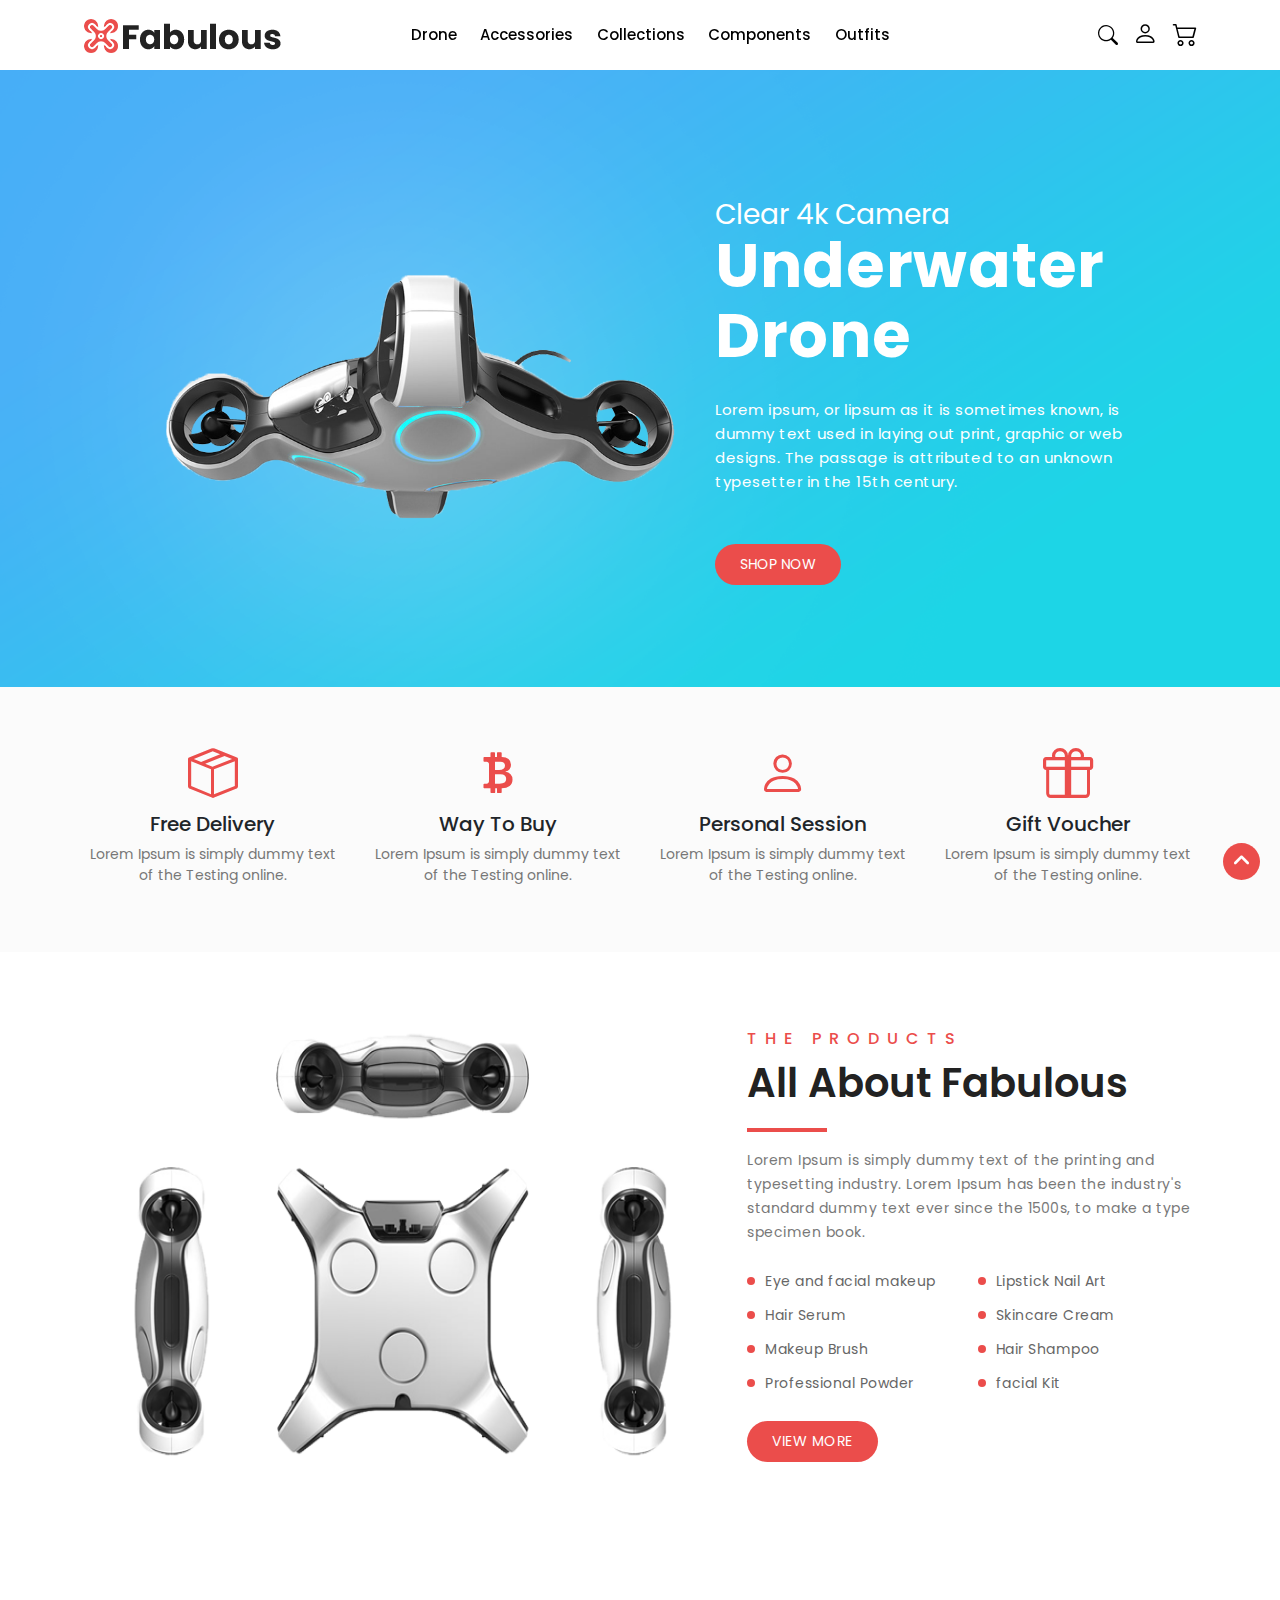
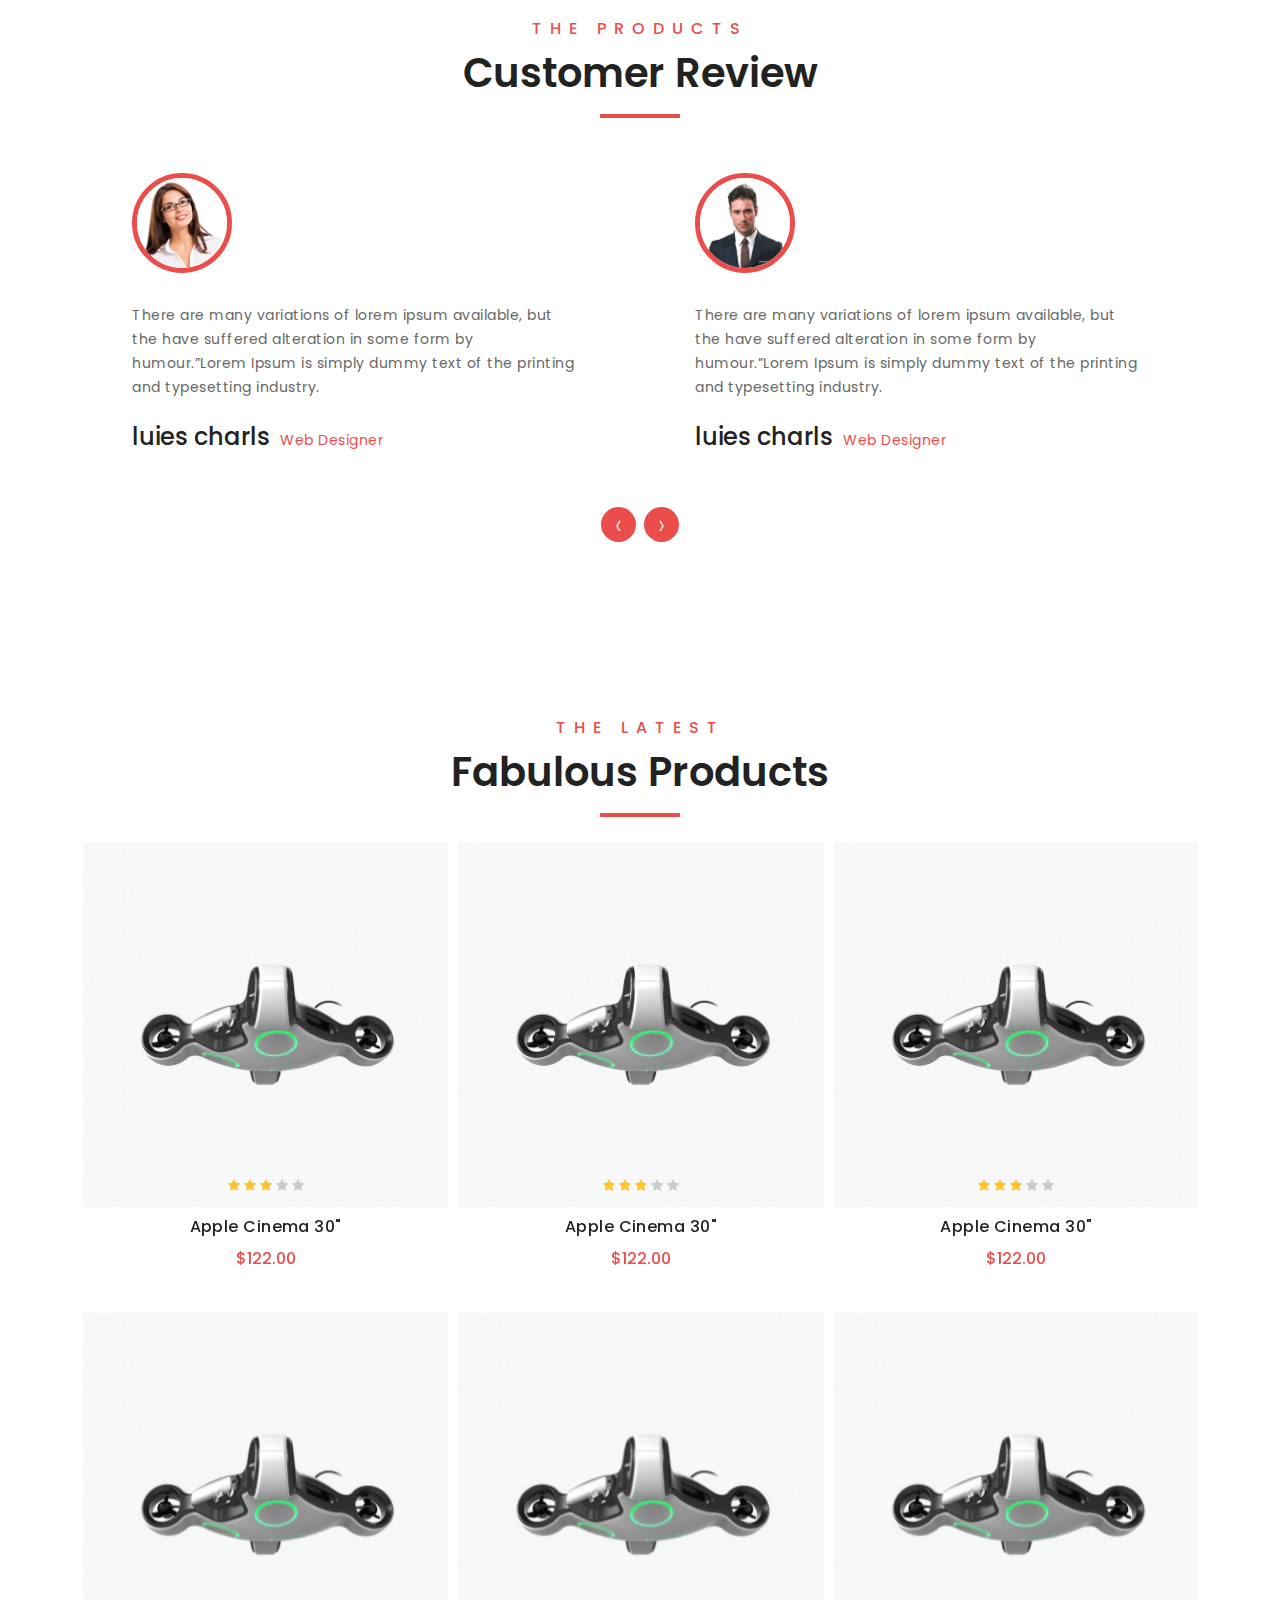
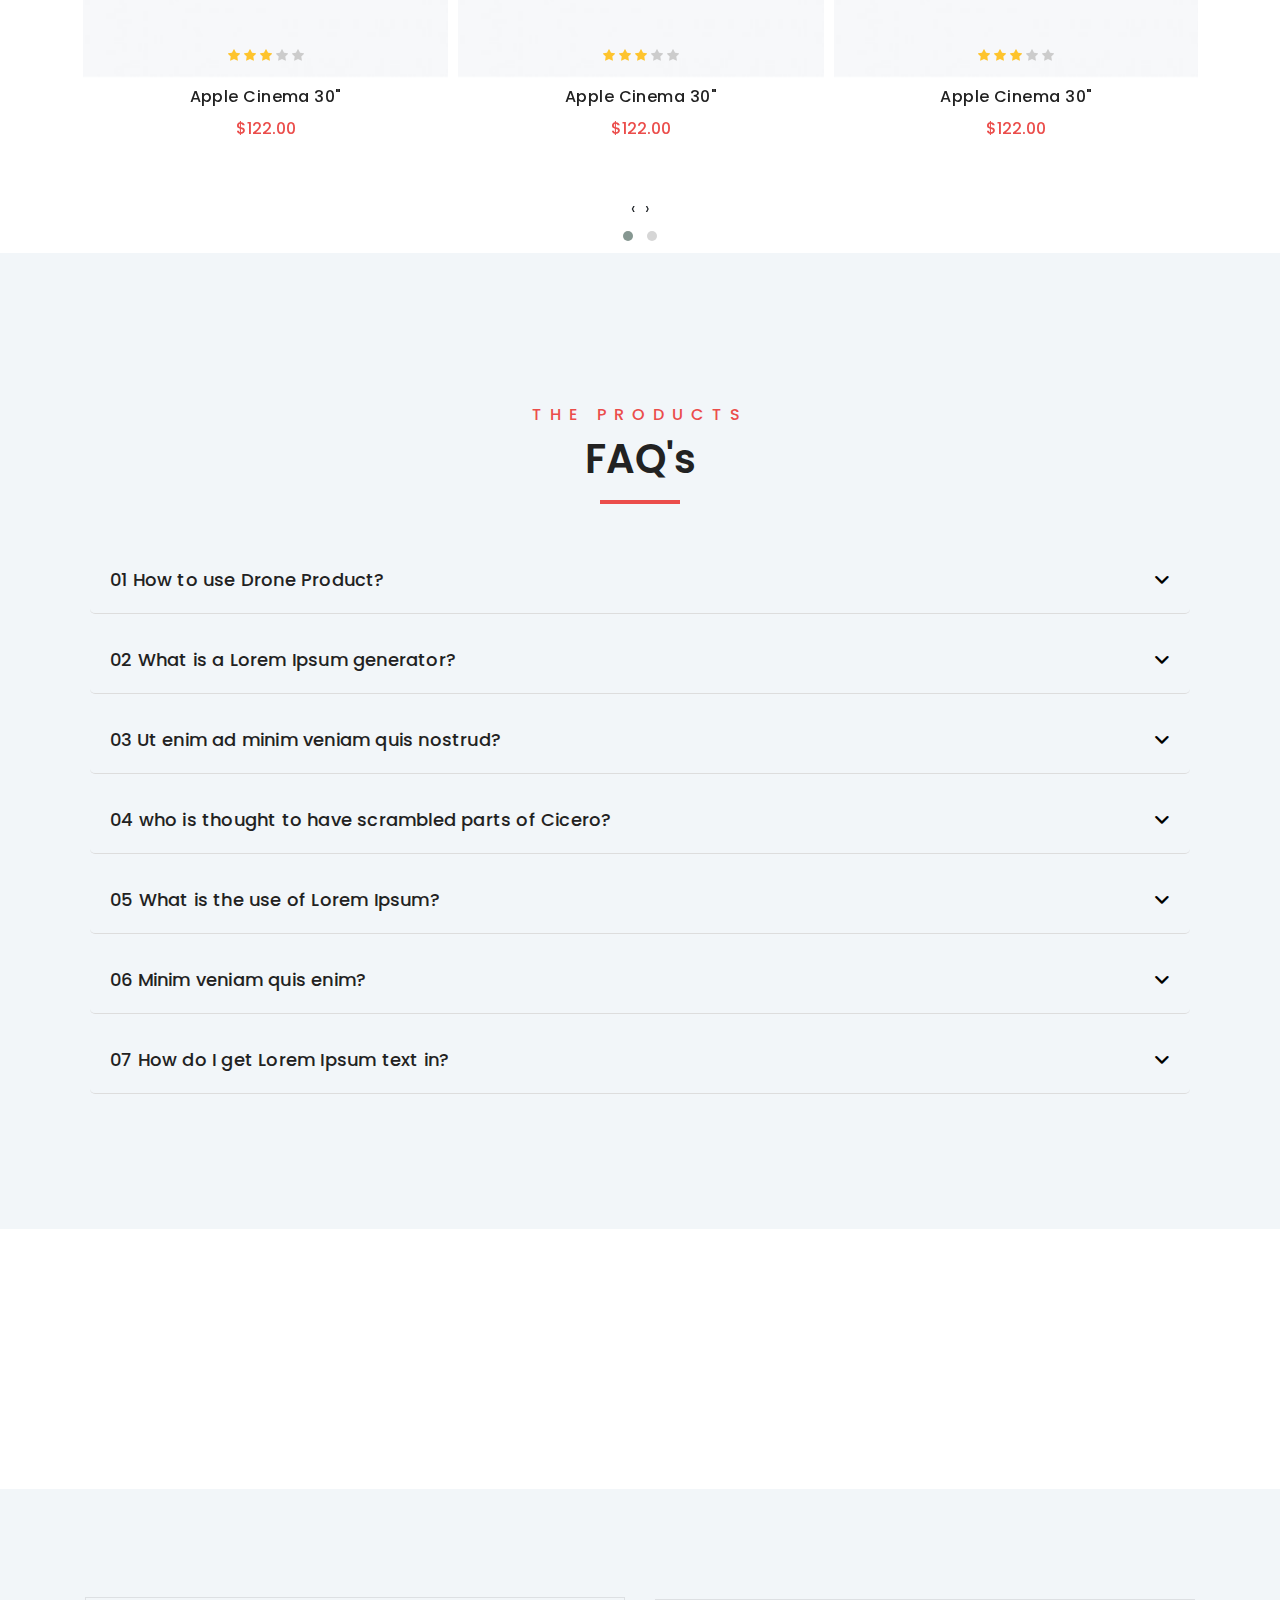
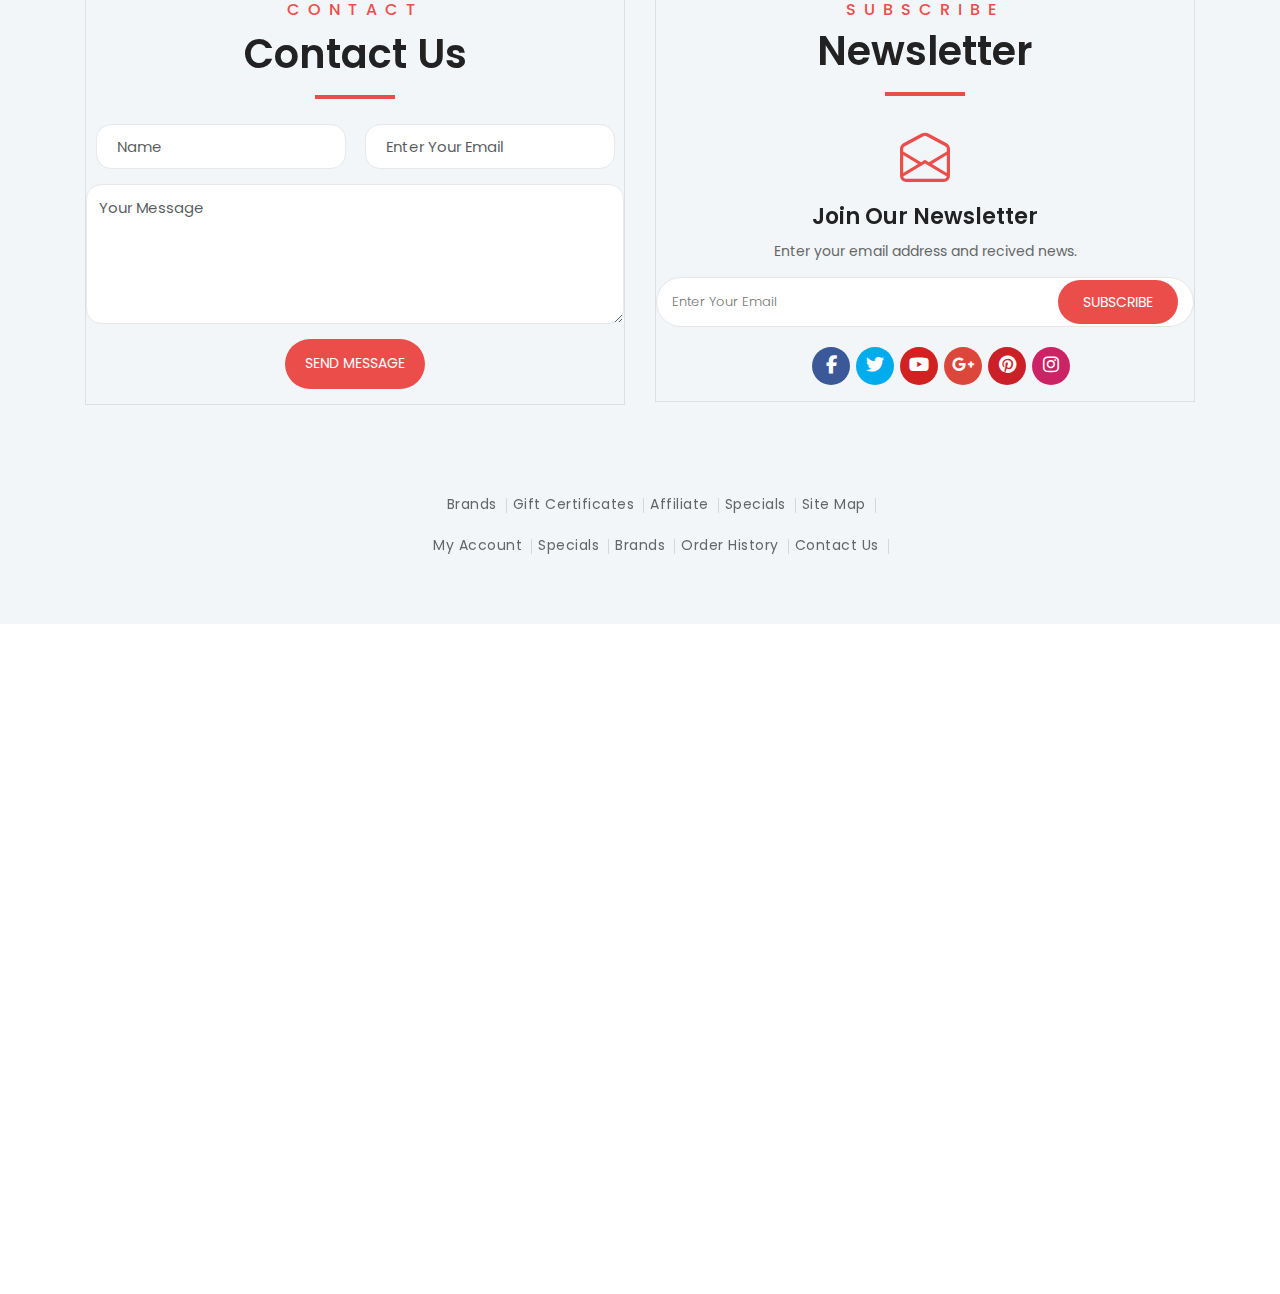
==== commit 626015e4: "registration page" ====
--- a/front-end-project/index.html
+++ b/front-end-project/index.html
@@ -825,7 +825,7 @@
 
             <div class="second-line col-lg-12">
                 <ul>
-                <li><a href="">My Account</a></li>
+                <li><a href="account.html">My Account</a></li>
                 <li><a href="">Specials</a></li>
                 <li><a href="">Brands</a></li>
                 <li><a href="">Order History</a></li>
--- a/front-end-project/assets/css/main.css
+++ b/front-end-project/assets/css/main.css
@@ -616,6 +616,7 @@
 footer {
   background-color: #f2f6f9;
   padding-top: 50px;
+  padding-bottom: 50px;
 }
 
 footer ul {
@@ -1450,6 +1451,1658 @@
 
 main .htc-touch .container .row .product-description .owl-carousel .item img {
   width: 100%;
+}
+
+main .htc-touch .container .row .product-description ul.accordion {
+  position: relative;
+  display: block;
+  width: 100%;
+  height: auto;
+  padding: 0;
+  margin-top: 20px;
+  list-style: none;
+  background-color: transparent;
+}
+
+main .htc-touch .container .row .product-description ul.accordion .main-li {
+  position: relative;
+  display: block;
+  width: 100%;
+  height: auto;
+  background-color: transparent;
+  padding: 20px 0;
+  margin: 0 auto 15px auto;
+  border-bottom: 1px solid #ddd;
+  border-radius: 5px;
+  cursor: pointer;
+}
+
+main .htc-touch .container .row .product-description ul.accordion .main-li h4 {
+  font-size: 18px;
+  font-weight: 500;
+  line-height: 20px;
+  letter-spacing: 0.2px;
+  display: inline-block;
+  color: #222;
+}
+
+main .htc-touch .container .row .product-description ul.accordion .main-li .inside-ul {
+  list-style: disc !important;
+  padding: 0;
+  margin: 0;
+  cursor: default;
+}
+
+main .htc-touch .container .row .product-description ul.accordion .main-li .inside-ul li {
+  color: #666;
+  font-weight: 400;
+  border-style: none;
+  cursor: auto;
+  display: block;
+  font-size: 13px;
+  line-height: 22px;
+  letter-spacing: 0.3px;
+  -webkit-margin-before: 1em;
+          margin-block-start: 1em;
+  -webkit-margin-after: 1em;
+          margin-block-end: 1em;
+  -webkit-margin-start: 0px;
+          margin-inline-start: 0px;
+  -webkit-margin-end: 0px;
+          margin-inline-end: 0px;
+  -webkit-padding-start: 40px;
+          padding-inline-start: 40px;
+  padding: 0;
+  margin: 0;
+}
+
+main .htc-touch .container .row .product-description ul.accordion .main-li.active h3:after {
+  content: "\f068";
+  font-family: FontAwesome;
+}
+
+main .htc-touch .container .row .product-description ul.accordion .main-li h3 {
+  position: relative;
+  display: block;
+  width: 100%;
+  height: auto;
+  padding: 0 0 0 0;
+  margin: 0;
+  cursor: pointer;
+  color: #000;
+  display: block;
+  text-transform: uppercase;
+  font-weight: 600;
+  font-size: 13px;
+}
+
+main .htc-touch .container .row .product-description ul.accordion .main-li h3 a {
+  text-decoration: none;
+  color: #000;
+  display: block;
+  text-transform: uppercase;
+  font-weight: 600;
+  font-size: 13px;
+  padding: 20px 15px;
+}
+
+main .htc-touch .container .row .product-description ul.accordion .main-li h3:after {
+  content: "\2b";
+  font-family: FontAwesome;
+  position: absolute;
+  right: 0;
+  top: 0;
+  color: black;
+  -webkit-transition: all 0.3s ease-in-out;
+  transition: all 0.3s ease-in-out;
+  font-size: 18px;
+}
+
+main .htc-touch .container .row .product-description ul.accordion .main-li div.answer {
+  position: relative;
+  display: block;
+  width: 100%;
+  height: auto;
+  margin: 20px 0;
+  padding: 0;
+  cursor: pointer;
+}
+
+main .htc-touch .container .row .product-description ul.accordion .main-li div.answer p {
+  font-family: 'Poppins', sans-serif;
+  font-weight: 400;
+  color: #7a7a7a;
+  font-size: 14px;
+}
+
+main .account-image .bg-image {
+  background-image: url(https://demo.ishithemes.com/opencart/OPC100/OPC100L02/image/catalog/breadcrumb.png);
+  margin-bottom: 30px;
+  background-attachment: fixed;
+  background-position: top;
+  height: 150px;
+  width: 100%;
+}
+
+main .account-image .bg-image ul {
+  list-style: none;
+  height: 100%;
+  display: -webkit-box;
+  display: -ms-flexbox;
+  display: flex;
+  -webkit-box-pack: center;
+      -ms-flex-pack: center;
+          justify-content: center;
+  -webkit-box-align: center;
+      -ms-flex-align: center;
+          align-items: center;
+}
+
+main .account-image .bg-image ul .homeicon::after {
+  content: "|";
+  padding: 0 7px 0 8px;
+  font-weight: 400;
+  color: #262626;
+  position: relative;
+}
+
+main .account-image .bg-image ul .account::after {
+  content: "|";
+  padding: 0 7px 0 8px;
+  font-weight: 400;
+  color: #262626;
+  position: relative;
+}
+
+main .account-image .bg-image ul li a {
+  text-decoration: none;
+  color: #222;
+  font-size: 13px;
+}
+
+main .account-image .bg-image ul li a:hover {
+  color: #eb4d4b;
+}
+
+main .account-image .bg-image ul li a i {
+  font-size: 13px;
+}
+
+main .customer .conatiner .row {
+  display: -webkit-box;
+  display: -ms-flexbox;
+  display: flex;
+}
+
+main .customer .left-column .product-types h2 {
+  color: #222;
+  font: 400 16px/18px 'Poppins', sans-serif;
+  letter-spacing: 1px;
+  width: 100%;
+  display: block;
+  margin: 0;
+  text-align: left;
+  background: #f5f5f5;
+  padding: 15px;
+}
+
+main .customer .left-column .product-types ul {
+  padding: 0 12px;
+  list-style: none;
+  border: 1px solid #e9e9e9;
+  background: white;
+  margin-bottom: 30px;
+}
+
+main .customer .left-column .product-types ul li {
+  padding: 7px 0;
+}
+
+main .customer .left-column .product-types ul li a {
+  font-size: 15px;
+  text-decoration: none;
+  border: 0;
+  border-radius: 0;
+  color: #555;
+  display: inline-block;
+  vertical-align: middle;
+  background: transparent;
+}
+
+main .customer .left-column .accordion {
+  display: none;
+  position: relative;
+  width: 100%;
+  padding: 0;
+  margin: 0;
+  list-style: none;
+  background-color: transparent;
+}
+
+main .customer .left-column .accordion li {
+  position: relative;
+  display: block;
+  width: 100%;
+  background-color: transparent;
+  margin: 0 auto 15px auto;
+  border-bottom: 1px solid #ddd;
+  border-radius: 5px;
+  cursor: pointer;
+}
+
+main .customer .left-column .accordion li.active h3:after {
+  content: "\f106";
+  font-family: FontAwesome;
+}
+
+main .customer .left-column .accordion li h3 {
+  color: #222;
+  font: 400 16px/18px 'Poppins', sans-serif;
+  letter-spacing: 1px;
+  width: 100%;
+  display: block;
+  margin: 0;
+  text-align: left;
+  background: #f5f5f5;
+  padding: 15px;
+}
+
+main .customer .left-column .accordion li h3:after {
+  content: "\f107";
+  font-family: FontAwesome;
+  position: absolute;
+  right: 3%;
+  -webkit-transform: translateY(2%);
+          transform: translateY(2%);
+  color: black;
+  -webkit-transition: all 0.3s ease-in-out;
+  transition: all 0.3s ease-in-out;
+  font-size: 18px;
+}
+
+main .customer .left-column .accordion li div.answer {
+  position: relative;
+  display: block;
+  width: 100%;
+  margin: 0;
+  cursor: pointer;
+  padding: 10px 12px 10px 12px;
+  border: 1px solid #e9e9e9;
+}
+
+main .customer .left-column .accordion li div.answer .product {
+  border-style: none;
+  display: -webkit-box;
+  display: -ms-flexbox;
+  display: flex;
+}
+
+main .customer .left-column .accordion li div.answer .product .caption {
+  padding-left: 8px;
+}
+
+main .customer .left-column .accordion li div.answer .product .caption h4 a {
+  color: #222;
+  text-decoration: none;
+  white-space: normal;
+  font-size: 15px;
+  font-weight: 400;
+  letter-spacing: 0.45px;
+  line-height: 20px;
+}
+
+main .customer .left-column .accordion li div.answer .product .caption p {
+  font-size: 14px;
+  color: #eb4d4b;
+  font-weight: 500;
+}
+
+main .customer .left-column .accordion li div.answer p {
+  font-size: 15px;
+  text-decoration: none;
+  border: 0;
+  border-radius: 0;
+  color: #555;
+  display: block;
+  background: transparent;
+}
+
+main .customer .left-column .accordion li .product {
+  position: relative;
+  display: block;
+  width: 100%;
+  margin: 0;
+  cursor: pointer;
+  padding: 10px 12px 0 12px;
+  border: 1px solid #e9e9e9;
+}
+
+main .customer .left-column .accordion li .product .caption .prices {
+  display: -webkit-box !important;
+  display: -ms-flexbox !important;
+  display: flex !important;
+}
+
+main .customer .left-column .accordion li .product .caption .prices span {
+  margin-left: 5px;
+  color: #a4a4a4;
+  font-size: 15px;
+  line-height: 20px;
+  font-weight: 400;
+  text-decoration: line-through;
+}
+
+main .customer .left-column .best-sellers {
+  margin-top: 10px;
+  border: 1px solid #e9e9e9;
+  padding-bottom: 15px;
+}
+
+main .customer .left-column .best-sellers h2 {
+  color: #222;
+  font: 400 16px/18px 'Poppins', sans-serif;
+  letter-spacing: 1px;
+  width: 100%;
+  display: block;
+  margin: 0;
+  text-align: left;
+  background: #f5f5f5;
+  padding: 15px;
+}
+
+main .customer .left-column .best-sellers .product {
+  padding: 15px;
+  padding-bottom: 0;
+  display: -webkit-box;
+  display: -ms-flexbox;
+  display: flex;
+}
+
+main .customer .left-column .best-sellers .product .image img {
+  cursor: pointer;
+}
+
+main .customer .left-column .best-sellers .product .caption {
+  padding-left: 8px;
+}
+
+main .customer .left-column .best-sellers .product .caption h4 a {
+  color: #222;
+  text-decoration: none;
+  white-space: normal;
+  font-size: 15px;
+  font-weight: 400;
+  letter-spacing: 0.45px;
+  line-height: 20px;
+}
+
+main .customer .left-column .best-sellers .product .caption p {
+  font-size: 14px;
+  color: #eb4d4b;
+  font-weight: 500;
+}
+
+main .customer .left-column .discount {
+  margin-top: 30px;
+  margin-bottom: 30px;
+}
+
+main .customer .left-column .discount img {
+  width: 100%;
+}
+
+main .customer .left-column .latest-products p {
+  display: inline-block;
+}
+
+main .customer .left-column .latest-products span {
+  color: #a4a4a4;
+  font-size: 15px;
+  line-height: 20px;
+  font-weight: 400;
+  text-decoration: line-through;
+}
+
+main .customer .register-account .row .new-customer {
+  padding: 19px 0 19px 19px;
+  margin-bottom: 20px;
+  background-color: white;
+  border: 1px solid #e3e3e3;
+  border-radius: 4px;
+}
+
+main .customer .register-account .row .new-customer h2 {
+  color: #333;
+  font: 600 16px/24px 'Poppins', sans-serif;
+  margin: 0 0 15px;
+}
+
+main .customer .register-account .row .new-customer p strong {
+  font-weight: 500;
+  color: #232323;
+  font-size: 14px;
+}
+
+main .customer .register-account .row .new-customer .text {
+  color: #333;
+  line-height: 22px;
+  font-size: 13px;
+  margin-bottom: 15px;
+}
+
+main .customer .register-account .row .new-customer .btn {
+  opacity: 1;
+  border-style: none;
+  font-size: 14px;
+  font-weight: 400;
+  padding: 10px 20px;
+  border-radius: 0;
+  -webkit-transition: all 0.5s;
+  transition: all 0.5s;
+  color: #fff;
+  background-color: #232323;
+  outline: none;
+  line-height: 18px;
+}
+
+main .customer .register-account .row .new-customer .btn:hover {
+  background-color: #dc473b;
+}
+
+main .customer .register-account .row .returning-customer {
+  -webkit-box-shadow: none;
+          box-shadow: none;
+  background-color: transparent;
+  border-color: white;
+  min-height: 20px;
+  padding: 19px;
+  margin-bottom: 20px;
+  border: 1px solid #e3e3e3;
+  border-radius: 4px;
+}
+
+main .customer .register-account .row .returning-customer h2 {
+  color: #333;
+  font: 600 16px/24px 'Poppins', sans-serif;
+  margin: 0 0 15px;
+}
+
+main .customer .register-account .row .returning-customer p strong {
+  font-weight: 500;
+  color: #232323;
+  font-size: 14px;
+}
+
+main .customer .register-account .row .returning-customer .form-group label {
+  font-size: 14px;
+  font-weight: 400;
+  color: #232323;
+  display: inline-block;
+  max-width: 100%;
+  margin-bottom: 5px;
+}
+
+main .customer .register-account .row .returning-customer .form-group input {
+  font-size: 12px;
+  -webkit-box-shadow: none;
+          box-shadow: none;
+  border-radius: 0;
+  margin: 0 0 5px;
+  border-color: #e9e9e9;
+  display: block;
+  width: 100%;
+  height: 34px;
+  padding: 6px 12px;
+  font-size: 14px;
+  line-height: 1.42857143;
+  color: #555;
+  background-color: #fff;
+  background-image: none;
+  border: 1px solid #ccc;
+}
+
+main .customer .register-account .row .returning-customer .form-group a {
+  text-decoration: none;
+  font-size: 14px;
+  font-weight: 400;
+  color: #232323;
+  display: inline-block;
+  max-width: 100%;
+  margin-bottom: 5px;
+}
+
+main .customer .register-account .row .returning-customer .btn {
+  opacity: 1;
+  border-style: none;
+  font-size: 14px;
+  font-weight: 400;
+  padding: 10px 20px;
+  border-radius: 0;
+  -webkit-transition: all 0.5s;
+  transition: all 0.5s;
+  color: #fff;
+  background-color: #232323;
+  outline: none;
+  line-height: 18px;
+}
+
+main .customer .register-account .row .returning-customer .btn:hover {
+  background-color: #dc473b;
+}
+
+main .contact-subscribe {
+  background-color: #f2f6f9;
+  padding-top: 70px;
+  margin-top: 60px;
+}
+
+main .contact-subscribe .row {
+  display: -webkit-box;
+  display: -ms-flexbox;
+  display: flex;
+  -webkit-box-align: baseline;
+      -ms-flex-align: baseline;
+          align-items: baseline;
+}
+
+main .contact-subscribe .contact-us {
+  text-align: center;
+  padding: 25px 15px;
+}
+
+main .contact-subscribe .contact-us .myform {
+  border: 1px solid rgba(102, 102, 102, 0.15);
+}
+
+main .contact-subscribe .contact-us p {
+  font-size: 16px;
+  letter-spacing: 8px;
+  font-weight: 500;
+  margin: 0;
+  margin-bottom: 12px;
+  font-family: 'Poppins', sans-serif;
+  color: #eb4d4b;
+}
+
+main .contact-subscribe .contact-us h2 {
+  font-size: 40px;
+  line-height: 40px;
+  letter-spacing: 0;
+  font-weight: 600;
+  color: #222;
+  font-family: 'Poppins', sans-serif;
+  text-transform: unset;
+  position: relative;
+  display: inline-block;
+  margin: 0;
+  margin-bottom: 25px;
+  padding-bottom: 25px;
+}
+
+main .contact-subscribe .contact-us h2::before {
+  position: absolute;
+  content: "";
+  width: 80px;
+  height: 4px;
+  background: #eb4d4b;
+  bottom: 0;
+  left: 0;
+  right: 0;
+  text-align: center;
+  margin: 0 auto;
+}
+
+main .contact-subscribe .contact-us .inputs {
+  display: -webkit-box;
+  display: -ms-flexbox;
+  display: flex;
+  -ms-flex-pack: distribute;
+      justify-content: space-around;
+}
+
+main .contact-subscribe .contact-us .inputs input {
+  height: 45px;
+  width: 250px !important;
+  border-radius: 15px;
+  -webkit-box-shadow: none;
+          box-shadow: none;
+  width: 100%;
+  font-size: 15px;
+  line-height: 1.42857;
+  color: #555;
+  border-color: #e9e9e9;
+  padding: 0 20px;
+  margin-bottom: 15px;
+}
+
+main .contact-subscribe .contact-us textarea {
+  border-radius: 15px;
+  height: 140px;
+  padding: 12px 12px 0;
+  -webkit-box-shadow: none;
+          box-shadow: none;
+  width: 100%;
+  font-size: 15px;
+  line-height: 1.42857;
+  color: #555;
+  border-color: #e9e9e9;
+  margin-bottom: 15px;
+}
+
+main .contact-subscribe .contact-us button {
+  border-style: none;
+  margin-bottom: 0;
+  border-radius: 30px;
+  height: 50px;
+  font-size: 14px;
+  font-weight: 400;
+  padding: 8px 20px;
+  background: #eb4d4b;
+  color: #fff;
+  margin-bottom: 15px;
+}
+
+main .contact-subscribe .contact-us button:hover {
+  background-color: black;
+}
+
+main .contact-subscribe .subscribe {
+  display: block;
+  padding: 40px 15px;
+  text-align: center;
+  margin: 0 auto;
+}
+
+main .contact-subscribe .subscribe .newsletter {
+  border: 1px solid rgba(102, 102, 102, 0.15);
+}
+
+main .contact-subscribe .subscribe h2 {
+  font-size: 16px;
+  letter-spacing: 8px;
+  font-weight: 500;
+  margin: 0;
+  margin-bottom: 12px;
+  font-family: 'Poppins', sans-serif;
+  color: #eb4d4b;
+}
+
+main .contact-subscribe .subscribe h3 {
+  font-size: 40px;
+  line-height: 40px;
+  letter-spacing: 0;
+  font-weight: 600;
+  color: #222;
+  font-family: 'Poppins', sans-serif;
+  text-transform: unset;
+  position: relative;
+  display: inline-block;
+  margin: 0;
+  margin-bottom: 25px;
+  padding-bottom: 25px;
+}
+
+main .contact-subscribe .subscribe h3::before {
+  position: absolute;
+  content: "";
+  width: 80px;
+  height: 4px;
+  background: #eb4d4b;
+  bottom: 0;
+  left: 0;
+  right: 0;
+  text-align: center;
+  margin: 0 auto;
+}
+
+main .contact-subscribe .subscribe i {
+  font-size: 50px;
+  margin-bottom: 20px;
+  color: #eb4d4b;
+}
+
+main .contact-subscribe .subscribe h4 {
+  color: #222;
+  font-size: 22px;
+  margin-top: 10px;
+  font-weight: 600;
+  letter-spacing: 0;
+  line-height: 22px;
+  position: relative;
+  margin-bottom: 13px;
+}
+
+main .contact-subscribe .subscribe p {
+  font-size: 14px;
+  line-height: 20px;
+  display: block;
+  color: #666;
+  letter-spacing: 0;
+  font-weight: 400;
+}
+
+main .contact-subscribe .subscribe input {
+  width: 250px;
+  width: 100%;
+  height: 50px;
+  border-radius: 30px;
+  border: 1px solid #e5e5e5;
+  padding: 10px 15px;
+  padding-right: 135px;
+  background: #fff;
+  color: #666;
+  font-size: 13px;
+  font-weight: 300;
+  text-transform: capitalize;
+}
+
+main .contact-subscribe .subscribe button {
+  height: 44px;
+  background-color: #eb4d4b;
+  fill: #fff;
+  font-weight: 400;
+  font-size: 14px;
+  line-height: 17px;
+  border-radius: 30px;
+  padding: 13px 25px;
+  color: #fff;
+  border: 0;
+  float: right;
+  right: 8%;
+  margin-top: 3px;
+  position: absolute;
+}
+
+main .contact-subscribe .subscribe .socials ul {
+  display: -webkit-box;
+  display: -ms-flexbox;
+  display: flex;
+  list-style: none;
+  margin-top: 20px;
+  -webkit-box-pack: center;
+      -ms-flex-pack: center;
+          justify-content: center;
+}
+
+main .contact-subscribe .subscribe .socials ul li {
+  margin: 0 3px;
+}
+
+main .contact-subscribe .subscribe .socials ul li:hover {
+  background-color: #eb4d4b;
+  cursor: pointer;
+}
+
+main .contact-subscribe .subscribe .socials ul i {
+  font-size: 18px;
+  padding-top: 9px;
+}
+
+main .contact-subscribe .subscribe .socials ul .facebook {
+  width: 38px;
+  height: 38px;
+  background-color: #3b5999;
+  border-radius: 50%;
+}
+
+main .contact-subscribe .subscribe .socials ul .facebook i {
+  color: white;
+}
+
+main .contact-subscribe .subscribe .socials ul .twitter {
+  width: 38px;
+  height: 38px;
+  background-color: #00aced;
+  border-radius: 50%;
+}
+
+main .contact-subscribe .subscribe .socials ul .twitter i {
+  color: white;
+}
+
+main .contact-subscribe .subscribe .socials ul .youtube {
+  width: 38px;
+  height: 38px;
+  background-color: #d12121;
+  border-radius: 50%;
+}
+
+main .contact-subscribe .subscribe .socials ul .youtube i {
+  color: white;
+}
+
+main .contact-subscribe .subscribe .socials ul .google {
+  width: 38px;
+  height: 38px;
+  background-color: #dc473b;
+  border-radius: 50%;
+}
+
+main .contact-subscribe .subscribe .socials ul .google i {
+  color: white;
+}
+
+main .contact-subscribe .subscribe .socials ul .pinterest {
+  width: 38px;
+  height: 38px;
+  background-color: #cb2027;
+  border-radius: 50%;
+}
+
+main .contact-subscribe .subscribe .socials ul .pinterest i {
+  color: white;
+}
+
+main .contact-subscribe .subscribe .socials ul .instagram {
+  width: 38px;
+  height: 38px;
+  background-color: #cc2366;
+  border-radius: 50%;
+}
+
+main .contact-subscribe .subscribe .socials ul .instagram i {
+  color: white;
+}
+
+@media screen and (max-width: 820px) {
+  .account-image .bg-image {
+    background-image: none !important;
+    background-color: #f5f5f5;
+  }
+  .row {
+    -webkit-box-orient: vertical;
+    -webkit-box-direction: reverse;
+        -ms-flex-direction: column-reverse;
+            flex-direction: column-reverse;
+  }
+  .product-types {
+    display: none !important;
+  }
+  .best-sellers {
+    display: none;
+  }
+  .accordion {
+    display: block !important;
+  }
+  .discount {
+    text-align: center;
+  }
+  .discount a img {
+    width: 38% !important;
+  }
+  .contact-subscribe .row {
+    display: -webkit-box;
+    display: -ms-flexbox;
+    display: flex;
+    -webkit-box-orient: vertical;
+    -webkit-box-direction: normal;
+        -ms-flex-direction: column;
+            flex-direction: column;
+  }
+  .register-account .row {
+    display: -webkit-box;
+    display: -ms-flexbox;
+    display: flex;
+    -webkit-box-orient: vertical;
+    -webkit-box-direction: normal;
+        -ms-flex-direction: column;
+            flex-direction: column;
+  }
+}
+
+main .account-image .bg-image {
+  background-image: url(https://demo.ishithemes.com/opencart/OPC100/OPC100L02/image/catalog/breadcrumb.png);
+  margin-bottom: 30px;
+  background-attachment: fixed;
+  background-position: top;
+  height: 150px;
+  width: 100%;
+}
+
+main .account-image .bg-image ul {
+  list-style: none;
+  height: 100%;
+  display: -webkit-box;
+  display: -ms-flexbox;
+  display: flex;
+  -webkit-box-pack: center;
+      -ms-flex-pack: center;
+          justify-content: center;
+  -webkit-box-align: center;
+      -ms-flex-align: center;
+          align-items: center;
+}
+
+main .account-image .bg-image ul .homeicon::after {
+  content: "|";
+  padding: 0 7px 0 8px;
+  font-weight: 400;
+  color: #262626;
+  position: relative;
+}
+
+main .account-image .bg-image ul .account::after {
+  content: "|";
+  padding: 0 7px 0 8px;
+  font-weight: 400;
+  color: #262626;
+  position: relative;
+}
+
+main .account-image .bg-image ul li a {
+  text-decoration: none;
+  color: #222;
+  font-size: 13px;
+}
+
+main .account-image .bg-image ul li a:hover {
+  color: #eb4d4b;
+}
+
+main .account-image .bg-image ul li a i {
+  font-size: 13px;
+}
+
+main .customer .conatiner .row {
+  display: -webkit-box;
+  display: -ms-flexbox;
+  display: flex;
+}
+
+main .customer .left-column .product-types h2 {
+  color: #222;
+  font: 400 16px/18px 'Poppins', sans-serif;
+  letter-spacing: 1px;
+  width: 100%;
+  display: block;
+  margin: 0;
+  text-align: left;
+  background: #f5f5f5;
+  padding: 15px;
+}
+
+main .customer .left-column .product-types ul {
+  padding: 0 12px;
+  list-style: none;
+  border: 1px solid #e9e9e9;
+  background: white;
+  margin-bottom: 30px;
+}
+
+main .customer .left-column .product-types ul li {
+  padding: 7px 0;
+}
+
+main .customer .left-column .product-types ul li a {
+  font-size: 15px;
+  text-decoration: none;
+  border: 0;
+  border-radius: 0;
+  color: #555;
+  display: inline-block;
+  vertical-align: middle;
+  background: transparent;
+}
+
+main .customer .left-column .accordion {
+  display: none;
+  position: relative;
+  width: 100%;
+  padding: 0;
+  margin: 0;
+  list-style: none;
+  background-color: transparent;
+}
+
+main .customer .left-column .accordion li {
+  position: relative;
+  display: block;
+  width: 100%;
+  background-color: transparent;
+  margin: 0 auto 15px auto;
+  border-bottom: 1px solid #ddd;
+  border-radius: 5px;
+  cursor: pointer;
+}
+
+main .customer .left-column .accordion li.active h3:after {
+  content: "\f106";
+  font-family: FontAwesome;
+}
+
+main .customer .left-column .accordion li h3 {
+  color: #222;
+  font: 400 16px/18px 'Poppins', sans-serif;
+  letter-spacing: 1px;
+  width: 100%;
+  display: block;
+  margin: 0;
+  text-align: left;
+  background: #f5f5f5;
+  padding: 15px;
+}
+
+main .customer .left-column .accordion li h3:after {
+  content: "\f107";
+  font-family: FontAwesome;
+  position: absolute;
+  right: 3%;
+  -webkit-transform: translateY(2%);
+          transform: translateY(2%);
+  color: black;
+  -webkit-transition: all 0.3s ease-in-out;
+  transition: all 0.3s ease-in-out;
+  font-size: 18px;
+}
+
+main .customer .left-column .accordion li div.answer {
+  position: relative;
+  display: block;
+  width: 100%;
+  margin: 0;
+  cursor: pointer;
+  padding: 10px 12px 10px 12px;
+  border: 1px solid #e9e9e9;
+}
+
+main .customer .left-column .accordion li div.answer .product {
+  border-style: none;
+  display: -webkit-box;
+  display: -ms-flexbox;
+  display: flex;
+}
+
+main .customer .left-column .accordion li div.answer .product .caption {
+  padding-left: 8px;
+}
+
+main .customer .left-column .accordion li div.answer .product .caption h4 a {
+  color: #222;
+  text-decoration: none;
+  white-space: normal;
+  font-size: 15px;
+  font-weight: 400;
+  letter-spacing: 0.45px;
+  line-height: 20px;
+}
+
+main .customer .left-column .accordion li div.answer .product .caption p {
+  font-size: 14px;
+  color: #eb4d4b;
+  font-weight: 500;
+}
+
+main .customer .left-column .accordion li div.answer p {
+  font-size: 15px;
+  text-decoration: none;
+  border: 0;
+  border-radius: 0;
+  color: #555;
+  display: block;
+  background: transparent;
+}
+
+main .customer .left-column .accordion li .product {
+  position: relative;
+  display: block;
+  width: 100%;
+  margin: 0;
+  cursor: pointer;
+  padding: 10px 12px 0 12px;
+  border: 1px solid #e9e9e9;
+}
+
+main .customer .left-column .accordion li .product .caption .prices {
+  display: -webkit-box !important;
+  display: -ms-flexbox !important;
+  display: flex !important;
+}
+
+main .customer .left-column .accordion li .product .caption .prices span {
+  margin-left: 5px;
+  color: #a4a4a4;
+  font-size: 15px;
+  line-height: 20px;
+  font-weight: 400;
+  text-decoration: line-through;
+}
+
+main .customer .left-column .best-sellers {
+  margin-top: 10px;
+  border: 1px solid #e9e9e9;
+  padding-bottom: 15px;
+}
+
+main .customer .left-column .best-sellers h2 {
+  color: #222;
+  font: 400 16px/18px 'Poppins', sans-serif;
+  letter-spacing: 1px;
+  width: 100%;
+  display: block;
+  margin: 0;
+  text-align: left;
+  background: #f5f5f5;
+  padding: 15px;
+}
+
+main .customer .left-column .best-sellers .product {
+  padding: 15px;
+  padding-bottom: 0;
+  display: -webkit-box;
+  display: -ms-flexbox;
+  display: flex;
+}
+
+main .customer .left-column .best-sellers .product .image img {
+  cursor: pointer;
+}
+
+main .customer .left-column .best-sellers .product .caption {
+  padding-left: 8px;
+}
+
+main .customer .left-column .best-sellers .product .caption h4 a {
+  color: #222;
+  text-decoration: none;
+  white-space: normal;
+  font-size: 15px;
+  font-weight: 400;
+  letter-spacing: 0.45px;
+  line-height: 20px;
+}
+
+main .customer .left-column .best-sellers .product .caption p {
+  font-size: 14px;
+  color: #eb4d4b;
+  font-weight: 500;
+}
+
+main .customer .left-column .discount {
+  margin-top: 30px;
+  margin-bottom: 30px;
+}
+
+main .customer .left-column .discount img {
+  width: 100%;
+}
+
+main .customer .left-column .latest-products p {
+  display: inline-block;
+}
+
+main .customer .left-column .latest-products span {
+  color: #a4a4a4;
+  font-size: 15px;
+  line-height: 20px;
+  font-weight: 400;
+  text-decoration: line-through;
+}
+
+main .customer .sign-up p {
+  font-size: 14px;
+  padding: 12px 14px 12px 14px;
+  text-align: center;
+  border-radius: 0;
+  color: #8a6d3b;
+  background-color: #fcf8e3;
+  border-color: #faebcc;
+  padding: 15px;
+  margin-bottom: 20px;
+  border: 1px solid transparent;
+  border-radius: 4px;
+  margin: 0 0 10px;
+  font-family: 'Poppins', sans-serif;
+  font-weight: 400;
+  line-height: 18px;
+  letter-spacing: 0.5px;
+}
+
+main .customer .sign-up p a {
+  color: #222;
+  text-decoration: none;
+}
+
+main .customer .sign-up legend {
+  font-weight: 500;
+  font-size: 18px;
+  padding: 7px 0px;
+  display: block;
+  width: 100%;
+  margin-bottom: 20px;
+  line-height: inherit;
+  color: #333;
+  border: 0;
+  border-bottom: 1px solid #e5e5e5;
+  letter-spacing: 0.5px;
+}
+
+main .customer .sign-up .form-group {
+  margin-right: -15px;
+  margin-left: -15px;
+  margin-bottom: 15px;
+}
+
+main .customer .sign-up .form-group .control-label {
+  color: #232323;
+  font-weight: 500;
+  text-align: left;
+  padding-top: 7px;
+  margin-bottom: 0;
+  padding-right: 15px;
+  padding-left: 25px;
+}
+
+main .customer .sign-up .form-group .control-label::before {
+  content: '* ';
+  color: #f00;
+  font-weight: bold;
+}
+
+main .customer .sign-up .form-group .subscribe {
+  color: #232323;
+  font-weight: 500;
+  text-align: left;
+  padding-top: 7px;
+  margin-bottom: 0;
+  padding-right: 15px;
+  padding-left: 25px;
+}
+
+main .customer .sign-up .form-group input {
+  font-size: 12px;
+  -webkit-box-shadow: none;
+          box-shadow: none;
+  border-radius: 0;
+  margin: 0 0 5px;
+  border-color: #e9e9e9;
+  -webkit-transition: all 0.5s;
+  transition: all 0.5s;
+  display: block;
+  width: 100%;
+  height: 34px;
+  padding: 6px 12px;
+  font-size: 14px;
+  line-height: 1.42857143;
+  color: #555;
+  background-color: #fff;
+  background-image: none;
+  border: 1px solid #ccc;
+}
+
+main .customer .sign-up .radio-part .radio {
+  display: inline-block;
+  margin: 0;
+  padding: 0;
+  padding-left: 20px;
+}
+
+main .customer .sign-up .radio-part .radio-inline {
+  display: inline-block;
+  margin: 0;
+  padding: 0;
+  font-size: 14px;
+  margin-bottom: 0;
+  font-weight: 400;
+}
+
+main .customer .sign-up .radio-part .no {
+  margin-left: 15px;
+}
+
+main .customer .sign-up .buttons {
+  margin: 1em 0;
+  display: block;
+  overflow: hidden;
+  position: relative;
+}
+
+main .customer .sign-up .buttons .pull-right {
+  font-size: 14px;
+  float: right;
+  color: #7a7a7a;
+}
+
+main .customer .sign-up .buttons .pull-right a {
+  text-decoration: none;
+  color: #222;
+}
+
+main .customer .sign-up .buttons .pull-right .btn-primary {
+  opacity: 1;
+  font-size: 14px;
+  font-weight: 400;
+  padding: 10px 20px;
+  text-transform: uppercase;
+  border-radius: 0;
+  background-color: #222;
+  border-style: none;
+}
+
+main .customer .sign-up .buttons .pull-right .btn-primary:hover {
+  background-color: #eb4d4b;
+}
+
+main .contact-subscribe {
+  background-color: #f2f6f9;
+  padding-top: 70px;
+}
+
+main .contact-subscribe .row {
+  display: -webkit-box;
+  display: -ms-flexbox;
+  display: flex;
+  -webkit-box-align: baseline;
+      -ms-flex-align: baseline;
+          align-items: baseline;
+}
+
+main .contact-subscribe .contact-us {
+  text-align: center;
+  padding: 25px 15px;
+}
+
+main .contact-subscribe .contact-us .myform {
+  border: 1px solid rgba(102, 102, 102, 0.15);
+}
+
+main .contact-subscribe .contact-us p {
+  font-size: 16px;
+  letter-spacing: 8px;
+  font-weight: 500;
+  margin: 0;
+  margin-bottom: 12px;
+  font-family: 'Poppins', sans-serif;
+  color: #eb4d4b;
+}
+
+main .contact-subscribe .contact-us h2 {
+  font-size: 40px;
+  line-height: 40px;
+  letter-spacing: 0;
+  font-weight: 600;
+  color: #222;
+  font-family: 'Poppins', sans-serif;
+  text-transform: unset;
+  position: relative;
+  display: inline-block;
+  margin: 0;
+  margin-bottom: 25px;
+  padding-bottom: 25px;
+}
+
+main .contact-subscribe .contact-us h2::before {
+  position: absolute;
+  content: "";
+  width: 80px;
+  height: 4px;
+  background: #eb4d4b;
+  bottom: 0;
+  left: 0;
+  right: 0;
+  text-align: center;
+  margin: 0 auto;
+}
+
+main .contact-subscribe .contact-us .inputs {
+  display: -webkit-box;
+  display: -ms-flexbox;
+  display: flex;
+  -ms-flex-pack: distribute;
+      justify-content: space-around;
+}
+
+main .contact-subscribe .contact-us .inputs input {
+  height: 45px;
+  width: 250px !important;
+  border-radius: 15px;
+  -webkit-box-shadow: none;
+          box-shadow: none;
+  width: 100%;
+  font-size: 15px;
+  line-height: 1.42857;
+  color: #555;
+  border-color: #e9e9e9;
+  padding: 0 20px;
+  margin-bottom: 15px;
+}
+
+main .contact-subscribe .contact-us textarea {
+  border-radius: 15px;
+  height: 140px;
+  padding: 12px 12px 0;
+  -webkit-box-shadow: none;
+          box-shadow: none;
+  width: 100%;
+  font-size: 15px;
+  line-height: 1.42857;
+  color: #555;
+  border-color: #e9e9e9;
+  margin-bottom: 15px;
+}
+
+main .contact-subscribe .contact-us button {
+  border-style: none;
+  margin-bottom: 0;
+  border-radius: 30px;
+  height: 50px;
+  font-size: 14px;
+  font-weight: 400;
+  padding: 8px 20px;
+  background: #eb4d4b;
+  color: #fff;
+  margin-bottom: 15px;
+}
+
+main .contact-subscribe .contact-us button:hover {
+  background-color: black;
+}
+
+main .contact-subscribe .subscribe {
+  display: block;
+  padding: 40px 15px;
+  text-align: center;
+  margin: 0 auto;
+}
+
+main .contact-subscribe .subscribe .newsletter {
+  border: 1px solid rgba(102, 102, 102, 0.15);
+}
+
+main .contact-subscribe .subscribe h2 {
+  font-size: 16px;
+  letter-spacing: 8px;
+  font-weight: 500;
+  margin: 0;
+  margin-bottom: 12px;
+  font-family: 'Poppins', sans-serif;
+  color: #eb4d4b;
+}
+
+main .contact-subscribe .subscribe h3 {
+  font-size: 40px;
+  line-height: 40px;
+  letter-spacing: 0;
+  font-weight: 600;
+  color: #222;
+  font-family: 'Poppins', sans-serif;
+  text-transform: unset;
+  position: relative;
+  display: inline-block;
+  margin: 0;
+  margin-bottom: 25px;
+  padding-bottom: 25px;
+}
+
+main .contact-subscribe .subscribe h3::before {
+  position: absolute;
+  content: "";
+  width: 80px;
+  height: 4px;
+  background: #eb4d4b;
+  bottom: 0;
+  left: 0;
+  right: 0;
+  text-align: center;
+  margin: 0 auto;
+}
+
+main .contact-subscribe .subscribe i {
+  font-size: 50px;
+  margin-bottom: 20px;
+  color: #eb4d4b;
+}
+
+main .contact-subscribe .subscribe h4 {
+  color: #222;
+  font-size: 22px;
+  margin-top: 10px;
+  font-weight: 600;
+  letter-spacing: 0;
+  line-height: 22px;
+  position: relative;
+  margin-bottom: 13px;
+}
+
+main .contact-subscribe .subscribe p {
+  font-size: 14px;
+  line-height: 20px;
+  display: block;
+  color: #666;
+  letter-spacing: 0;
+  font-weight: 400;
+}
+
+main .contact-subscribe .subscribe input {
+  width: 250px;
+  width: 100%;
+  height: 50px;
+  border-radius: 30px;
+  border: 1px solid #e5e5e5;
+  padding: 10px 15px;
+  padding-right: 135px;
+  background: #fff;
+  color: #666;
+  font-size: 13px;
+  font-weight: 300;
+  text-transform: capitalize;
+}
+
+main .contact-subscribe .subscribe button {
+  height: 44px;
+  background-color: #eb4d4b;
+  fill: #fff;
+  font-weight: 400;
+  font-size: 14px;
+  line-height: 17px;
+  border-radius: 30px;
+  padding: 13px 25px;
+  color: #fff;
+  border: 0;
+  float: right;
+  right: 8%;
+  margin-top: 3px;
+  position: absolute;
+}
+
+main .contact-subscribe .subscribe .socials ul {
+  display: -webkit-box;
+  display: -ms-flexbox;
+  display: flex;
+  list-style: none;
+  margin-top: 20px;
+  -webkit-box-pack: center;
+      -ms-flex-pack: center;
+          justify-content: center;
+}
+
+main .contact-subscribe .subscribe .socials ul li {
+  margin: 0 3px;
+}
+
+main .contact-subscribe .subscribe .socials ul li:hover {
+  background-color: #eb4d4b;
+  cursor: pointer;
+}
+
+main .contact-subscribe .subscribe .socials ul i {
+  font-size: 18px;
+  padding-top: 9px;
+}
+
+main .contact-subscribe .subscribe .socials ul .facebook {
+  width: 38px;
+  height: 38px;
+  background-color: #3b5999;
+  border-radius: 50%;
+}
+
+main .contact-subscribe .subscribe .socials ul .facebook i {
+  color: white;
+}
+
+main .contact-subscribe .subscribe .socials ul .twitter {
+  width: 38px;
+  height: 38px;
+  background-color: #00aced;
+  border-radius: 50%;
+}
+
+main .contact-subscribe .subscribe .socials ul .twitter i {
+  color: white;
+}
+
+main .contact-subscribe .subscribe .socials ul .youtube {
+  width: 38px;
+  height: 38px;
+  background-color: #d12121;
+  border-radius: 50%;
+}
+
+main .contact-subscribe .subscribe .socials ul .youtube i {
+  color: white;
+}
+
+main .contact-subscribe .subscribe .socials ul .google {
+  width: 38px;
+  height: 38px;
+  background-color: #dc473b;
+  border-radius: 50%;
+}
+
+main .contact-subscribe .subscribe .socials ul .google i {
+  color: white;
+}
+
+main .contact-subscribe .subscribe .socials ul .pinterest {
+  width: 38px;
+  height: 38px;
+  background-color: #cb2027;
+  border-radius: 50%;
+}
+
+main .contact-subscribe .subscribe .socials ul .pinterest i {
+  color: white;
+}
+
+main .contact-subscribe .subscribe .socials ul .instagram {
+  width: 38px;
+  height: 38px;
+  background-color: #cc2366;
+  border-radius: 50%;
+}
+
+main .contact-subscribe .subscribe .socials ul .instagram i {
+  color: white;
+}
+
+@media screen and (max-width: 820px) {
+  .form-group .row {
+    display: -webkit-box;
+    display: -ms-flexbox;
+    display: flex;
+    -ms-flex-wrap: nowrap;
+        flex-wrap: nowrap;
+  }
 }
 
 main .services {
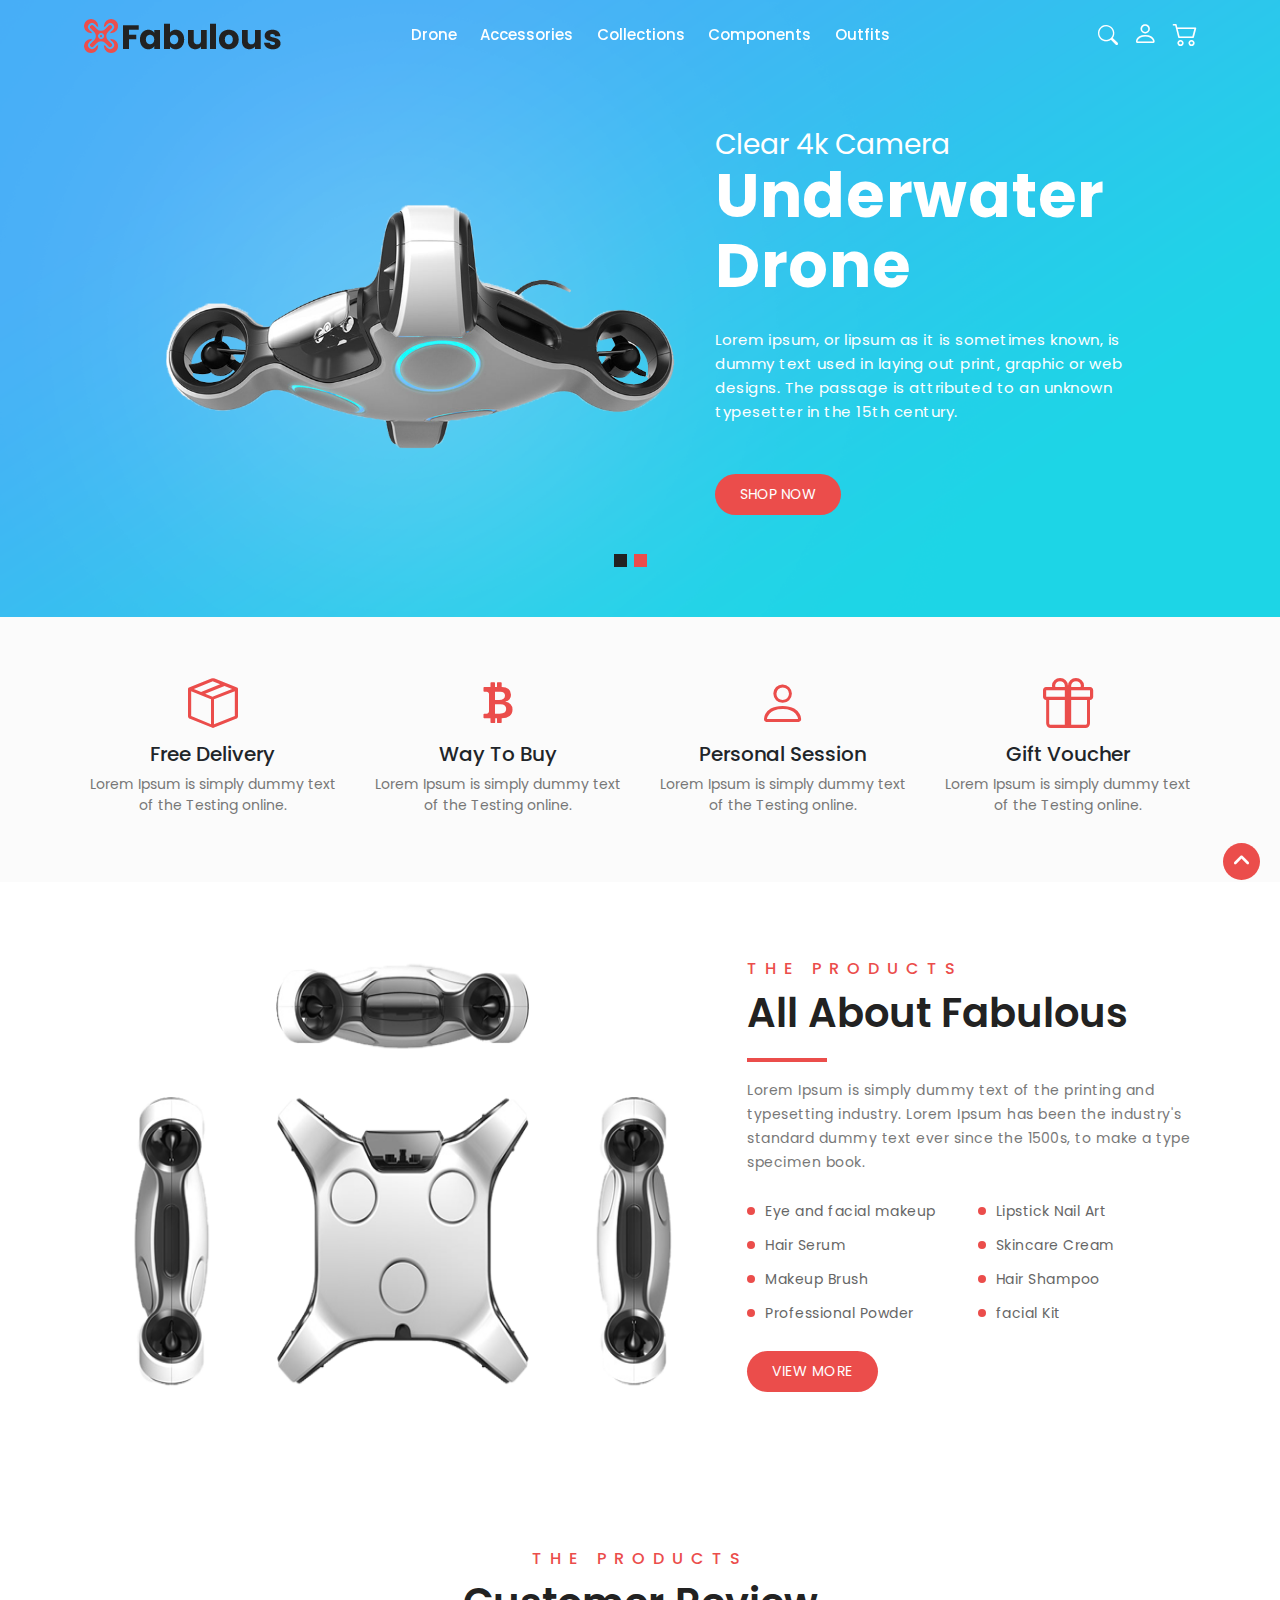
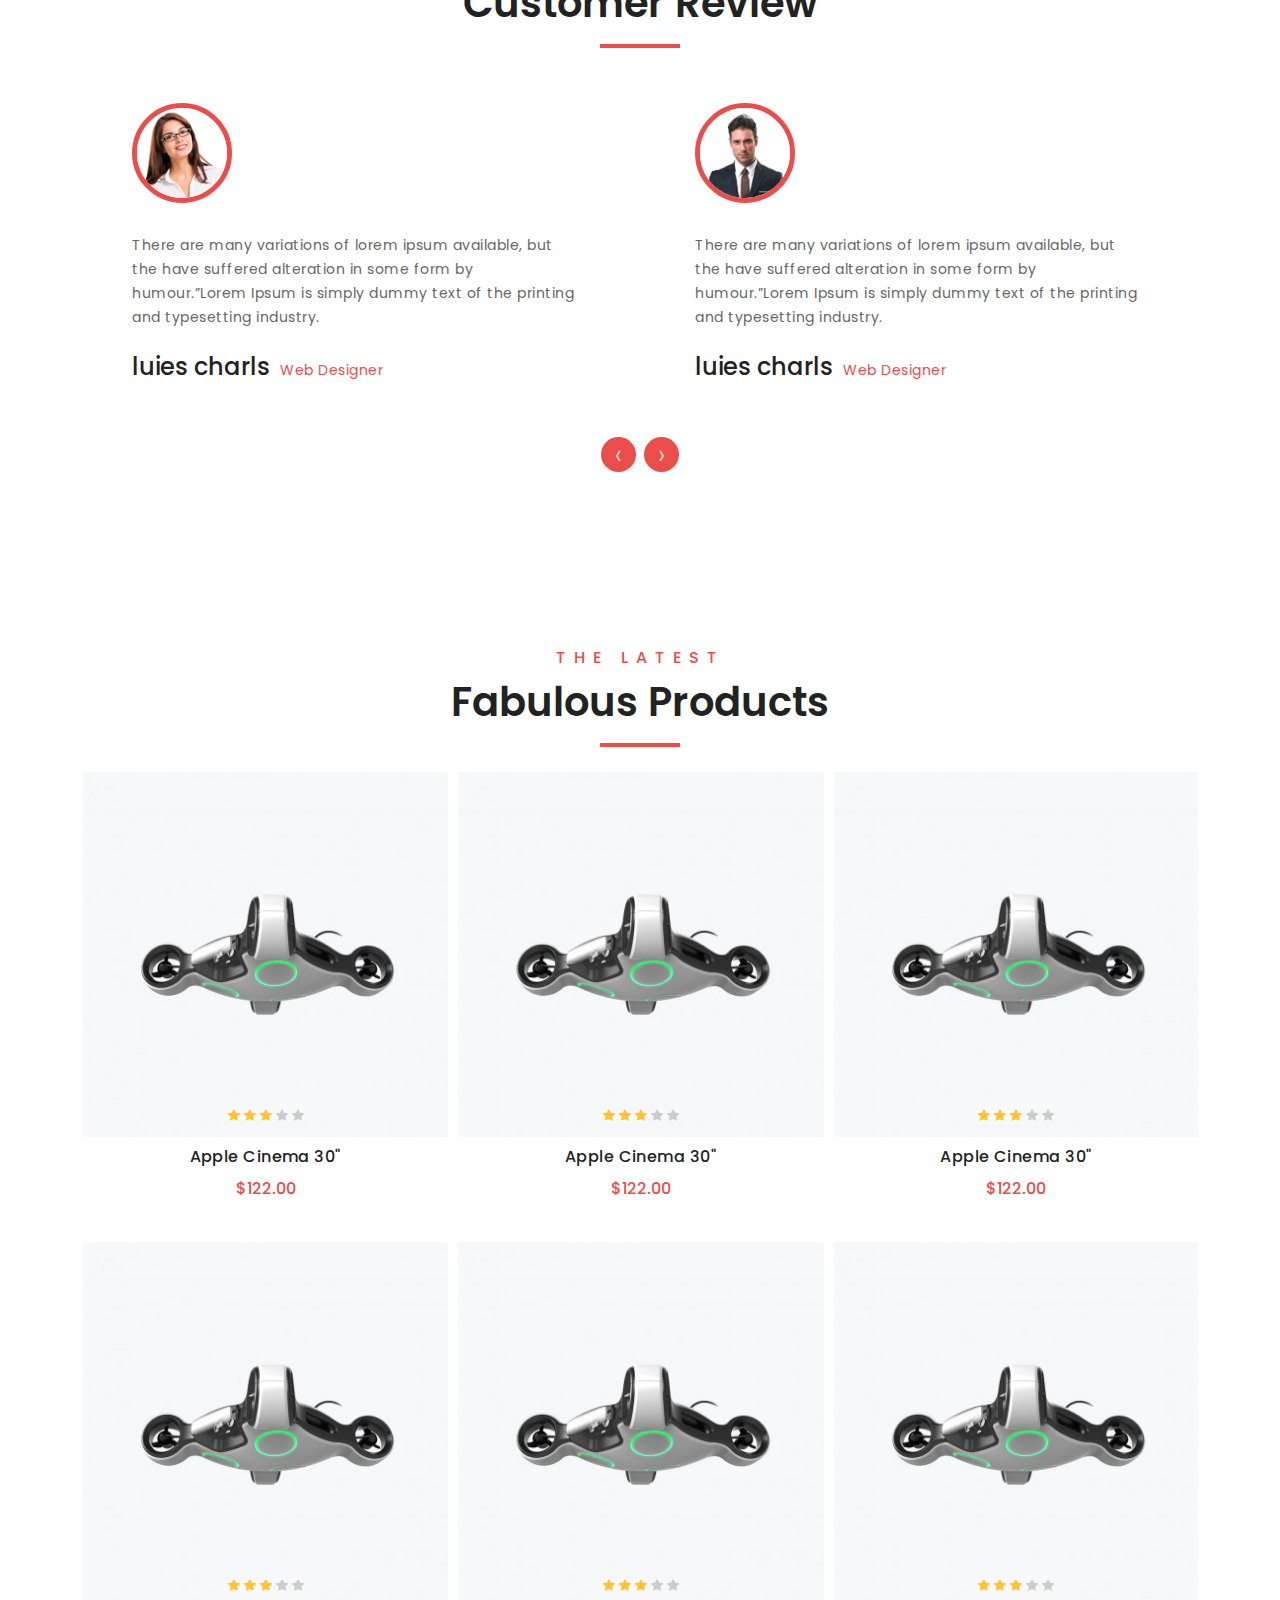
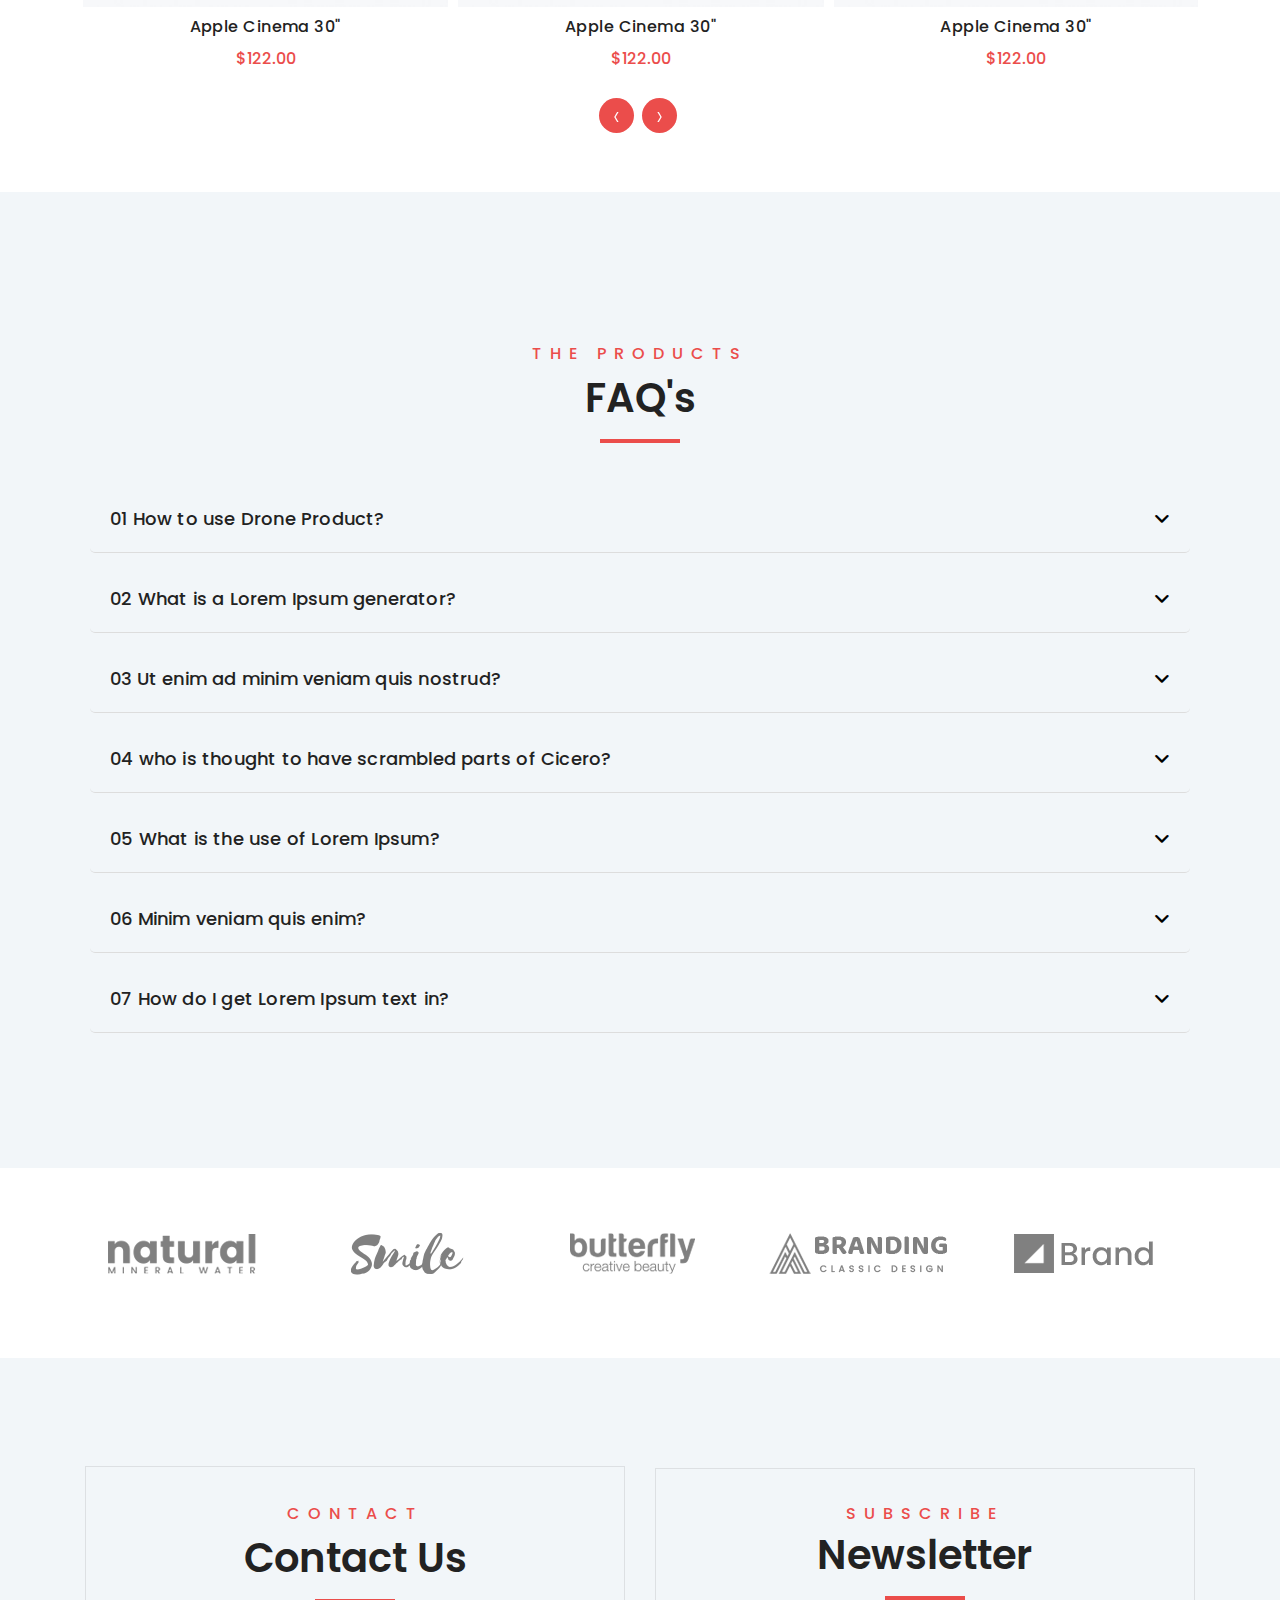
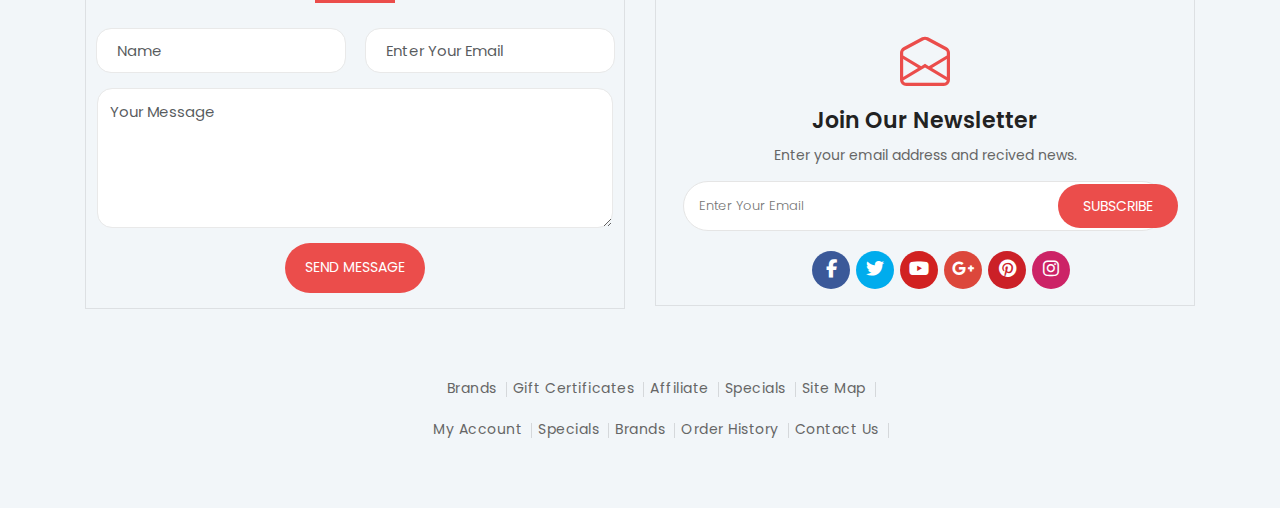
==== commit e5a542ca: "almost done" ====
--- a/front-end-project/index.html
+++ b/front-end-project/index.html
@@ -111,7 +111,7 @@
                             <div class="basket-count"></div>
                         </i>
                         <ul class="basket-dropdown-menu list-unstyled">
-                            <span class="emptyCartText">Your baskect is empty</span>
+                            <span class="emptyCartText">Your basket is empty</span>
                             <li class="first">
                                 
                                 <table class="table table-striped">
@@ -145,7 +145,7 @@
                                             </tbody>
                                     </table>
                                   <div class="text-center cart-btn">
-                                    <a href="./shoppingCard.html"><button type="button" class="btn btn-default btn-cartblock">View Cart</button></a>
+                                    <a href="cart.html"><button type="button" class="btn btn-default btn-cartblock">View Cart</button></a>
                                     <a href=""><button type="button" class="btn btn-primary btn-cartblock"> Checkout</button></a>
                                   </div>
                                 </div>
@@ -197,6 +197,7 @@
           
           
     </div>
+
     <!-- Header start -->
   <header>
   
@@ -851,6 +852,7 @@
 
     <script src="https://code.jquery.com/jquery-3.6.0.min.js" integrity="sha256-/xUj+3OJU5yExlq6GSYGSHk7tPXikynS7ogEvDej/m4=" crossorigin="anonymous"></script>
     <script src="assets/js/owl.carousel.min.js"></script>
+
     <script src="assets/js/main.js"></script>
 </body>
 </html>--- a/front-end-project/assets/css/main.css
+++ b/front-end-project/assets/css/main.css
@@ -39,8 +39,7 @@
   -webkit-box-pack: center;
       -ms-flex-pack: center;
           justify-content: center;
-  position: -webkit-sticky;
-  position: sticky;
+  position: absolute;
   -webkit-transition: .5s;
   transition: .5s;
   top: 0;
@@ -48,6 +47,8 @@
   background-color: transparent;
   width: 100%;
   display: flex;
+  -webkit-transition: background-color 0.5 ease;
+  transition: background-color 0.5 ease;
 }
 
 .header .container .row {
@@ -96,7 +97,7 @@
 .header .container .row .nav .main-ul li {
   cursor: pointer;
   font-size: 15px;
-  color: black;
+  color: white;
   font-weight: 500;
 }
 
@@ -180,7 +181,7 @@
   cursor: pointer;
   margin-left: 15px;
   font-size: 25px;
-  color: black;
+  color: white;
 }
 
 .header .container .row .icons i:first-child {
@@ -330,6 +331,19 @@
   display: none;
 }
 
+.different-header {
+  background-color: white !important;
+  position: absolute !important;
+}
+
+.different-header .main-ul li {
+  color: black !important;
+}
+
+.different-header .icons i {
+  color: black !important;
+}
+
 .swipe-nav {
   height: 100vh;
   width: 300px;
@@ -400,6 +414,107 @@
   border-bottom: 1px solid #f2f2f2;
 }
 
+header {
+  position: relative;
+  top: 0% !important;
+}
+
+header .slider:hover .owl-nav {
+  display: -webkit-box !important;
+  display: -ms-flexbox !important;
+  display: flex !important;
+}
+
+header .slider .owl-dots {
+  position: absolute;
+  bottom: 7%;
+  left: 48%;
+  z-index: 99 !important;
+}
+
+header .slider .owl-dots .owl-dot {
+  height: 13px !important;
+  width: 13px !important;
+  background-color: #eb4d4b;
+  margin-right: 7px !important;
+}
+
+header .slider .owl-dots .owl-dot span {
+  background-color: transparent !important;
+}
+
+header .slider .owl-dots .active {
+  background-color: #222 !important;
+}
+
+header .slider .owl-nav {
+  display: none;
+  -webkit-box-pack: justify !important;
+      -ms-flex-pack: justify !important;
+          justify-content: space-between !important;
+  top: 50% !important;
+  -webkit-transition: 500ms ease;
+  transition: 500ms ease;
+}
+
+header .slider .owl-nav .owl-prev {
+  height: 36px !important;
+  width: 36px !important;
+  background-color: #eb4d4b;
+  display: -webkit-box;
+  display: -ms-flexbox;
+  display: flex;
+  -webkit-box-align: center;
+      -ms-flex-align: center;
+          align-items: center;
+  -webkit-box-pack: center;
+      -ms-flex-pack: center;
+          justify-content: center;
+  border-radius: 0%;
+  position: absolute;
+  left: 1%;
+  top: 42%;
+}
+
+header .slider .owl-nav .owl-prev span {
+  font-size: 30px !important;
+  font-weight: 300 !important;
+  color: white !important;
+}
+
+header .slider .owl-nav .owl-prev:hover {
+  background-color: #222;
+}
+
+header .slider .owl-nav .owl-next {
+  height: 36px !important;
+  width: 36px !important;
+  background-color: #eb4d4b;
+  display: -webkit-box;
+  display: -ms-flexbox;
+  display: flex;
+  -webkit-box-align: center;
+      -ms-flex-align: center;
+          align-items: center;
+  -webkit-box-pack: center;
+      -ms-flex-pack: center;
+          justify-content: center;
+  border-radius: 0%;
+  position: absolute;
+  right: 1%;
+  top: 42%;
+}
+
+header .slider .owl-nav .owl-next span {
+  font-size: 30px !important;
+  font-weight: 300 !important;
+  color: white !important;
+}
+
+header .slider .owl-nav .owl-next:hover {
+  background-color: #222;
+}
+
 header .slider .item .container {
   position: absolute;
   top: 10%;
@@ -451,6 +566,20 @@
   border-radius: 30px;
   background-color: #eb4d4b;
   color: #fff;
+}
+
+.active {
+  background-color: white !important;
+  position: -webkit-sticky !important;
+  position: sticky !important;
+}
+
+.active .icons i {
+  color: black !important;
+}
+
+.active .main-ul li {
+  color: black !important;
 }
 
 nav {
@@ -615,7 +744,7 @@
 
 footer {
   background-color: #f2f6f9;
-  padding-top: 50px;
+  padding-top: 30px;
   padding-bottom: 50px;
 }
 
@@ -1432,6 +1561,10 @@
   background-color: black;
 }
 
+.emptyCartText {
+  height: 50px !important;
+}
+
 main .htc-touch .container .row .product-description .image {
   width: 100%;
 }
@@ -2343,10 +2476,23 @@
     display: -webkit-box;
     display: -ms-flexbox;
     display: flex;
-    -webkit-box-orient: vertical;
+    -webkit-box-orient: horizontal;
     -webkit-box-direction: normal;
-        -ms-flex-direction: column;
-            flex-direction: column;
+        -ms-flex-direction: row;
+            flex-direction: row;
+  }
+}
+
+@media screen and (max-width: 390px) {
+  .discount {
+    text-align: center;
+  }
+  .discount a img {
+    width: 90% !important;
+  }
+  footer .row {
+    -ms-flex-wrap: wrap;
+        flex-wrap: wrap;
   }
 }
 
@@ -2803,6 +2949,7 @@
 
 main .contact-subscribe .contact-us .myform {
   border: 1px solid rgba(102, 102, 102, 0.15);
+  padding-top: 35px;
 }
 
 main .contact-subscribe .contact-us p {
@@ -2872,12 +3019,13 @@
   padding: 12px 12px 0;
   -webkit-box-shadow: none;
           box-shadow: none;
-  width: 100%;
   font-size: 15px;
   line-height: 1.42857;
   color: #555;
   border-color: #e9e9e9;
   margin-bottom: 15px;
+  width: 96% !important;
+  margin: 0 auto;
 }
 
 main .contact-subscribe .contact-us button {
@@ -2906,6 +3054,7 @@
 
 main .contact-subscribe .subscribe .newsletter {
   border: 1px solid rgba(102, 102, 102, 0.15);
+  padding-top: 35px;
 }
 
 main .contact-subscribe .subscribe h2 {
@@ -2974,7 +3123,7 @@
 
 main .contact-subscribe .subscribe input {
   width: 250px;
-  width: 100%;
+  width: 90% !important;
   height: 50px;
   border-radius: 30px;
   border: 1px solid #e5e5e5;
@@ -3096,13 +3245,1245 @@
 }
 
 @media screen and (max-width: 820px) {
-  .form-group .row {
+  .account-image .bg-image {
+    background-image: none !important;
+    background-color: #f5f5f5;
+  }
+  .reverse {
+    -webkit-box-orient: vertical !important;
+    -webkit-box-direction: reverse !important;
+        -ms-flex-flow: column-reverse !important;
+            flex-flow: column-reverse !important;
+  }
+  .product-types {
+    display: none !important;
+  }
+  .best-sellers {
+    display: none;
+  }
+  .accordion {
+    display: block !important;
+  }
+  .discount {
+    text-align: center;
+  }
+  .discount a img {
+    width: 38% !important;
+  }
+  .contact-subscribe .row {
     display: -webkit-box;
     display: -ms-flexbox;
     display: flex;
-    -ms-flex-wrap: nowrap;
-        flex-wrap: nowrap;
-  }
+    -webkit-box-orient: vertical;
+    -webkit-box-direction: normal;
+        -ms-flex-direction: column;
+            flex-direction: column;
+  }
+  .sign-up .form-group .form-row {
+    -webkit-box-orient: horizontal !important;
+    -webkit-box-direction: normal !important;
+        -ms-flex-direction: row !important;
+            flex-direction: row !important;
+    display: -webkit-box;
+    display: -ms-flexbox;
+    display: flex;
+    -webkit-box-align: center;
+        -ms-flex-align: center;
+            align-items: center;
+  }
+  .sign-up .form-group .control-label {
+    padding-left: 5px !important;
+  }
+}
+
+main .account-image .bg-image {
+  background-image: url(https://demo.ishithemes.com/opencart/OPC100/OPC100L02/image/catalog/breadcrumb.png);
+  margin-bottom: 30px;
+  background-attachment: fixed;
+  background-position: top;
+  height: 150px;
+  width: 100%;
+}
+
+main .account-image .bg-image ul {
+  list-style: none;
+  height: 100%;
+  display: -webkit-box;
+  display: -ms-flexbox;
+  display: flex;
+  -webkit-box-pack: center;
+      -ms-flex-pack: center;
+          justify-content: center;
+  -webkit-box-align: center;
+      -ms-flex-align: center;
+          align-items: center;
+}
+
+main .account-image .bg-image ul .homeicon::after {
+  content: "|";
+  padding: 0 7px 0 8px;
+  font-weight: 400;
+  color: #262626;
+  position: relative;
+}
+
+main .account-image .bg-image ul .account::after {
+  content: "|";
+  padding: 0 7px 0 8px;
+  font-weight: 400;
+  color: #262626;
+  position: relative;
+}
+
+main .account-image .bg-image ul li a {
+  text-decoration: none;
+  color: #222;
+  font-size: 13px;
+}
+
+main .account-image .bg-image ul li a:hover {
+  color: #eb4d4b;
+}
+
+main .account-image .bg-image ul li a i {
+  font-size: 13px;
+}
+
+main .customer .conatiner .row {
+  display: -webkit-box;
+  display: -ms-flexbox;
+  display: flex;
+}
+
+main .customer .left-column .product-types h2 {
+  color: #222;
+  font: 400 16px/18px 'Poppins', sans-serif;
+  letter-spacing: 1px;
+  width: 100%;
+  display: block;
+  margin: 0;
+  text-align: left;
+  background: #f5f5f5;
+  padding: 15px;
+}
+
+main .customer .left-column .product-types ul {
+  padding: 0 12px;
+  list-style: none;
+  border: 1px solid #e9e9e9;
+  background: white;
+  margin-bottom: 30px;
+}
+
+main .customer .left-column .product-types ul li {
+  padding: 7px 0;
+}
+
+main .customer .left-column .product-types ul li a {
+  font-size: 15px;
+  text-decoration: none;
+  border: 0;
+  border-radius: 0;
+  color: #555;
+  display: inline-block;
+  vertical-align: middle;
+  background: transparent;
+}
+
+main .customer .left-column .accordion {
+  display: none;
+  position: relative;
+  width: 100%;
+  padding: 0;
+  margin: 0;
+  list-style: none;
+  background-color: transparent;
+}
+
+main .customer .left-column .accordion li {
+  position: relative;
+  display: block;
+  width: 100%;
+  background-color: transparent;
+  margin: 0 auto 15px auto;
+  border-bottom: 1px solid #ddd;
+  border-radius: 5px;
+  cursor: pointer;
+}
+
+main .customer .left-column .accordion li.active h3:after {
+  content: "\f106";
+  font-family: FontAwesome;
+}
+
+main .customer .left-column .accordion li h3 {
+  color: #222;
+  font: 400 16px/18px 'Poppins', sans-serif;
+  letter-spacing: 1px;
+  width: 100%;
+  display: block;
+  margin: 0;
+  text-align: left;
+  background: #f5f5f5;
+  padding: 15px;
+}
+
+main .customer .left-column .accordion li h3:after {
+  content: "\f107";
+  font-family: FontAwesome;
+  position: absolute;
+  right: 3%;
+  -webkit-transform: translateY(2%);
+          transform: translateY(2%);
+  color: black;
+  -webkit-transition: all 0.3s ease-in-out;
+  transition: all 0.3s ease-in-out;
+  font-size: 18px;
+}
+
+main .customer .left-column .accordion li div.answer {
+  position: relative;
+  display: block;
+  width: 100%;
+  margin: 0;
+  cursor: pointer;
+  padding: 10px 12px 10px 12px;
+  border: 1px solid #e9e9e9;
+}
+
+main .customer .left-column .accordion li div.answer .product {
+  border-style: none;
+  display: -webkit-box;
+  display: -ms-flexbox;
+  display: flex;
+}
+
+main .customer .left-column .accordion li div.answer .product .caption {
+  padding-left: 8px;
+}
+
+main .customer .left-column .accordion li div.answer .product .caption h4 a {
+  color: #222;
+  text-decoration: none;
+  white-space: normal;
+  font-size: 15px;
+  font-weight: 400;
+  letter-spacing: 0.45px;
+  line-height: 20px;
+}
+
+main .customer .left-column .accordion li div.answer .product .caption p {
+  font-size: 14px;
+  color: #eb4d4b;
+  font-weight: 500;
+}
+
+main .customer .left-column .accordion li div.answer p {
+  font-size: 15px;
+  text-decoration: none;
+  border: 0;
+  border-radius: 0;
+  color: #555;
+  display: block;
+  background: transparent;
+}
+
+main .customer .left-column .accordion li .product {
+  position: relative;
+  display: block;
+  width: 100%;
+  margin: 0;
+  cursor: pointer;
+  padding: 10px 12px 0 12px;
+  border: 1px solid #e9e9e9;
+}
+
+main .customer .left-column .accordion li .product .caption .prices {
+  display: -webkit-box !important;
+  display: -ms-flexbox !important;
+  display: flex !important;
+}
+
+main .customer .left-column .accordion li .product .caption .prices span {
+  margin-left: 5px;
+  color: #a4a4a4;
+  font-size: 15px;
+  line-height: 20px;
+  font-weight: 400;
+  text-decoration: line-through;
+}
+
+main .customer .left-column .best-sellers {
+  margin-top: 10px;
+  border: 1px solid #e9e9e9;
+  padding-bottom: 15px;
+}
+
+main .customer .left-column .best-sellers h2 {
+  color: #222;
+  font: 400 16px/18px 'Poppins', sans-serif;
+  letter-spacing: 1px;
+  width: 100%;
+  display: block;
+  margin: 0;
+  text-align: left;
+  background: #f5f5f5;
+  padding: 15px;
+}
+
+main .customer .left-column .best-sellers .product {
+  padding: 15px;
+  padding-bottom: 0;
+  display: -webkit-box;
+  display: -ms-flexbox;
+  display: flex;
+}
+
+main .customer .left-column .best-sellers .product .image img {
+  cursor: pointer;
+}
+
+main .customer .left-column .best-sellers .product .caption {
+  padding-left: 8px;
+}
+
+main .customer .left-column .best-sellers .product .caption h4 a {
+  color: #222;
+  text-decoration: none;
+  white-space: normal;
+  font-size: 15px;
+  font-weight: 400;
+  letter-spacing: 0.45px;
+  line-height: 20px;
+}
+
+main .customer .left-column .best-sellers .product .caption p {
+  font-size: 14px;
+  color: #eb4d4b;
+  font-weight: 500;
+}
+
+main .customer .left-column .discount {
+  margin-top: 30px;
+  margin-bottom: 30px;
+}
+
+main .customer .left-column .discount img {
+  width: 100%;
+}
+
+main .customer .left-column .latest-products p {
+  display: inline-block;
+}
+
+main .customer .left-column .latest-products span {
+  color: #a4a4a4;
+  font-size: 15px;
+  line-height: 20px;
+  font-weight: 400;
+  text-decoration: line-through;
+}
+
+main .customer .register-account .row .new-customer {
+  padding: 19px 0 19px 19px;
+  margin-bottom: 20px;
+  background-color: white;
+  border: 1px solid #e3e3e3;
+  border-radius: 4px;
+}
+
+main .customer .register-account .row .new-customer h2 {
+  color: #333;
+  font: 600 16px/24px 'Poppins', sans-serif;
+  margin: 0 0 15px;
+}
+
+main .customer .register-account .row .new-customer p strong {
+  font-weight: 500;
+  color: #232323;
+  font-size: 14px;
+}
+
+main .customer .register-account .row .new-customer .text {
+  color: #333;
+  line-height: 22px;
+  font-size: 13px;
+  margin-bottom: 15px;
+}
+
+main .customer .register-account .row .new-customer .btn {
+  opacity: 1;
+  border-style: none;
+  font-size: 14px;
+  font-weight: 400;
+  padding: 10px 20px;
+  border-radius: 0;
+  -webkit-transition: all 0.5s;
+  transition: all 0.5s;
+  color: #fff;
+  background-color: #232323;
+  outline: none;
+  line-height: 18px;
+}
+
+main .customer .register-account .row .new-customer .btn:hover {
+  background-color: #dc473b;
+}
+
+main .customer .register-account .row .returning-customer {
+  -webkit-box-shadow: none;
+          box-shadow: none;
+  background-color: transparent;
+  border-color: white;
+  min-height: 20px;
+  padding: 19px;
+  margin-bottom: 20px;
+  border: 1px solid #e3e3e3;
+  border-radius: 4px;
+}
+
+main .customer .register-account .row .returning-customer h2 {
+  color: #333;
+  font: 600 16px/24px 'Poppins', sans-serif;
+  margin: 0 0 15px;
+}
+
+main .customer .register-account .row .returning-customer p strong {
+  font-weight: 500;
+  color: #232323;
+  font-size: 14px;
+}
+
+main .customer .register-account .row .returning-customer .form-group label {
+  font-size: 14px;
+  font-weight: 400;
+  color: #232323;
+  display: inline-block;
+  max-width: 100%;
+  margin-bottom: 5px;
+}
+
+main .customer .register-account .row .returning-customer .form-group input {
+  font-size: 12px;
+  -webkit-box-shadow: none;
+          box-shadow: none;
+  border-radius: 0;
+  margin: 0 0 5px;
+  border-color: #e9e9e9;
+  display: block;
+  width: 100%;
+  height: 34px;
+  padding: 6px 12px;
+  font-size: 14px;
+  line-height: 1.42857143;
+  color: #555;
+  background-color: #fff;
+  background-image: none;
+  border: 1px solid #ccc;
+}
+
+main .customer .register-account .row .returning-customer .form-group a {
+  text-decoration: none;
+  font-size: 14px;
+  font-weight: 400;
+  color: #232323;
+  display: inline-block;
+  max-width: 100%;
+  margin-bottom: 5px;
+}
+
+main .customer .register-account .row .returning-customer .btn {
+  opacity: 1;
+  border-style: none;
+  font-size: 14px;
+  font-weight: 400;
+  padding: 10px 20px;
+  border-radius: 0;
+  -webkit-transition: all 0.5s;
+  transition: all 0.5s;
+  color: #fff;
+  background-color: #232323;
+  outline: none;
+  line-height: 18px;
+}
+
+main .customer .register-account .row .returning-customer .btn:hover {
+  background-color: #dc473b;
+}
+
+main .contact-subscribe {
+  background-color: #f2f6f9;
+  padding-top: 70px;
+  margin-top: 60px;
+}
+
+main .contact-subscribe .row {
+  display: -webkit-box;
+  display: -ms-flexbox;
+  display: flex;
+  -webkit-box-align: baseline;
+      -ms-flex-align: baseline;
+          align-items: baseline;
+}
+
+main .contact-subscribe .contact-us {
+  text-align: center;
+  padding: 25px 15px;
+}
+
+main .contact-subscribe .contact-us .myform {
+  border: 1px solid rgba(102, 102, 102, 0.15);
+}
+
+main .contact-subscribe .contact-us p {
+  font-size: 16px;
+  letter-spacing: 8px;
+  font-weight: 500;
+  margin: 0;
+  margin-bottom: 12px;
+  font-family: 'Poppins', sans-serif;
+  color: #eb4d4b;
+}
+
+main .contact-subscribe .contact-us h2 {
+  font-size: 40px;
+  line-height: 40px;
+  letter-spacing: 0;
+  font-weight: 600;
+  color: #222;
+  font-family: 'Poppins', sans-serif;
+  text-transform: unset;
+  position: relative;
+  display: inline-block;
+  margin: 0;
+  margin-bottom: 25px;
+  padding-bottom: 25px;
+}
+
+main .contact-subscribe .contact-us h2::before {
+  position: absolute;
+  content: "";
+  width: 80px;
+  height: 4px;
+  background: #eb4d4b;
+  bottom: 0;
+  left: 0;
+  right: 0;
+  text-align: center;
+  margin: 0 auto;
+}
+
+main .contact-subscribe .contact-us .inputs {
+  display: -webkit-box;
+  display: -ms-flexbox;
+  display: flex;
+  -ms-flex-pack: distribute;
+      justify-content: space-around;
+}
+
+main .contact-subscribe .contact-us .inputs input {
+  height: 45px;
+  width: 250px !important;
+  border-radius: 15px;
+  -webkit-box-shadow: none;
+          box-shadow: none;
+  width: 100%;
+  font-size: 15px;
+  line-height: 1.42857;
+  color: #555;
+  border-color: #e9e9e9;
+  padding: 0 20px;
+  margin-bottom: 15px;
+}
+
+main .contact-subscribe .contact-us textarea {
+  border-radius: 15px;
+  height: 140px;
+  padding: 12px 12px 0;
+  -webkit-box-shadow: none;
+          box-shadow: none;
+  width: 100%;
+  font-size: 15px;
+  line-height: 1.42857;
+  color: #555;
+  border-color: #e9e9e9;
+  margin-bottom: 15px;
+}
+
+main .contact-subscribe .contact-us button {
+  border-style: none;
+  margin-bottom: 0;
+  border-radius: 30px;
+  height: 50px;
+  font-size: 14px;
+  font-weight: 400;
+  padding: 8px 20px;
+  background: #eb4d4b;
+  color: #fff;
+  margin-bottom: 15px;
+}
+
+main .contact-subscribe .contact-us button:hover {
+  background-color: black;
+}
+
+main .contact-subscribe .subscribe {
+  display: block;
+  padding: 40px 15px;
+  text-align: center;
+  margin: 0 auto;
+}
+
+main .contact-subscribe .subscribe .newsletter {
+  border: 1px solid rgba(102, 102, 102, 0.15);
+}
+
+main .contact-subscribe .subscribe h2 {
+  font-size: 16px;
+  letter-spacing: 8px;
+  font-weight: 500;
+  margin: 0;
+  margin-bottom: 12px;
+  font-family: 'Poppins', sans-serif;
+  color: #eb4d4b;
+}
+
+main .contact-subscribe .subscribe h3 {
+  font-size: 40px;
+  line-height: 40px;
+  letter-spacing: 0;
+  font-weight: 600;
+  color: #222;
+  font-family: 'Poppins', sans-serif;
+  text-transform: unset;
+  position: relative;
+  display: inline-block;
+  margin: 0;
+  margin-bottom: 25px;
+  padding-bottom: 25px;
+}
+
+main .contact-subscribe .subscribe h3::before {
+  position: absolute;
+  content: "";
+  width: 80px;
+  height: 4px;
+  background: #eb4d4b;
+  bottom: 0;
+  left: 0;
+  right: 0;
+  text-align: center;
+  margin: 0 auto;
+}
+
+main .contact-subscribe .subscribe i {
+  font-size: 50px;
+  margin-bottom: 20px;
+  color: #eb4d4b;
+}
+
+main .contact-subscribe .subscribe h4 {
+  color: #222;
+  font-size: 22px;
+  margin-top: 10px;
+  font-weight: 600;
+  letter-spacing: 0;
+  line-height: 22px;
+  position: relative;
+  margin-bottom: 13px;
+}
+
+main .contact-subscribe .subscribe p {
+  font-size: 14px;
+  line-height: 20px;
+  display: block;
+  color: #666;
+  letter-spacing: 0;
+  font-weight: 400;
+}
+
+main .contact-subscribe .subscribe input {
+  width: 250px;
+  width: 100%;
+  height: 50px;
+  border-radius: 30px;
+  border: 1px solid #e5e5e5;
+  padding: 10px 15px;
+  padding-right: 135px;
+  background: #fff;
+  color: #666;
+  font-size: 13px;
+  font-weight: 300;
+  text-transform: capitalize;
+}
+
+main .contact-subscribe .subscribe button {
+  height: 44px;
+  background-color: #eb4d4b;
+  fill: #fff;
+  font-weight: 400;
+  font-size: 14px;
+  line-height: 17px;
+  border-radius: 30px;
+  padding: 13px 25px;
+  color: #fff;
+  border: 0;
+  float: right;
+  right: 8%;
+  margin-top: 3px;
+  position: absolute;
+}
+
+main .contact-subscribe .subscribe .socials ul {
+  display: -webkit-box;
+  display: -ms-flexbox;
+  display: flex;
+  list-style: none;
+  margin-top: 20px;
+  -webkit-box-pack: center;
+      -ms-flex-pack: center;
+          justify-content: center;
+}
+
+main .contact-subscribe .subscribe .socials ul li {
+  margin: 0 3px;
+}
+
+main .contact-subscribe .subscribe .socials ul li:hover {
+  background-color: #eb4d4b;
+  cursor: pointer;
+}
+
+main .contact-subscribe .subscribe .socials ul i {
+  font-size: 18px;
+  padding-top: 9px;
+}
+
+main .contact-subscribe .subscribe .socials ul .facebook {
+  width: 38px;
+  height: 38px;
+  background-color: #3b5999;
+  border-radius: 50%;
+}
+
+main .contact-subscribe .subscribe .socials ul .facebook i {
+  color: white;
+}
+
+main .contact-subscribe .subscribe .socials ul .twitter {
+  width: 38px;
+  height: 38px;
+  background-color: #00aced;
+  border-radius: 50%;
+}
+
+main .contact-subscribe .subscribe .socials ul .twitter i {
+  color: white;
+}
+
+main .contact-subscribe .subscribe .socials ul .youtube {
+  width: 38px;
+  height: 38px;
+  background-color: #d12121;
+  border-radius: 50%;
+}
+
+main .contact-subscribe .subscribe .socials ul .youtube i {
+  color: white;
+}
+
+main .contact-subscribe .subscribe .socials ul .google {
+  width: 38px;
+  height: 38px;
+  background-color: #dc473b;
+  border-radius: 50%;
+}
+
+main .contact-subscribe .subscribe .socials ul .google i {
+  color: white;
+}
+
+main .contact-subscribe .subscribe .socials ul .pinterest {
+  width: 38px;
+  height: 38px;
+  background-color: #cb2027;
+  border-radius: 50%;
+}
+
+main .contact-subscribe .subscribe .socials ul .pinterest i {
+  color: white;
+}
+
+main .contact-subscribe .subscribe .socials ul .instagram {
+  width: 38px;
+  height: 38px;
+  background-color: #cc2366;
+  border-radius: 50%;
+}
+
+main .contact-subscribe .subscribe .socials ul .instagram i {
+  color: white;
+}
+
+@media screen and (max-width: 820px) {
+  .account-image .bg-image {
+    background-image: none !important;
+    background-color: #f5f5f5;
+  }
+  .row {
+    -webkit-box-orient: vertical;
+    -webkit-box-direction: reverse;
+        -ms-flex-direction: column-reverse;
+            flex-direction: column-reverse;
+  }
+  .product-types {
+    display: none !important;
+  }
+  .best-sellers {
+    display: none;
+  }
+  .accordion {
+    display: block !important;
+  }
+  .discount {
+    text-align: center;
+  }
+  .discount a img {
+    width: 38% !important;
+  }
+  .contact-subscribe .row {
+    display: -webkit-box;
+    display: -ms-flexbox;
+    display: flex;
+    -webkit-box-orient: vertical;
+    -webkit-box-direction: normal;
+        -ms-flex-direction: column;
+            flex-direction: column;
+  }
+  .register-account .row {
+    display: -webkit-box;
+    display: -ms-flexbox;
+    display: flex;
+    -webkit-box-orient: horizontal;
+    -webkit-box-direction: normal;
+        -ms-flex-direction: row;
+            flex-direction: row;
+  }
+}
+
+@media screen and (max-width: 390px) {
+  .discount {
+    text-align: center;
+  }
+  .discount a img {
+    width: 90% !important;
+  }
+  footer .row {
+    -ms-flex-wrap: wrap;
+        flex-wrap: wrap;
+  }
+}
+
+main .account-image .bg-image {
+  background-image: url(https://demo.ishithemes.com/opencart/OPC100/OPC100L02/image/catalog/breadcrumb.png);
+  margin-bottom: 30px;
+  background-attachment: fixed;
+  background-position: top;
+  height: 150px;
+  width: 100%;
+}
+
+main .account-image .bg-image ul {
+  list-style: none;
+  height: 100%;
+  display: -webkit-box;
+  display: -ms-flexbox;
+  display: flex;
+  -webkit-box-pack: center;
+      -ms-flex-pack: center;
+          justify-content: center;
+  -webkit-box-align: center;
+      -ms-flex-align: center;
+          align-items: center;
+}
+
+main .account-image .bg-image ul .homeicon::after {
+  content: "|";
+  padding: 0 7px 0 8px;
+  font-weight: 400;
+  color: #262626;
+  position: relative;
+}
+
+main .account-image .bg-image ul .account::after {
+  content: "|";
+  padding: 0 7px 0 8px;
+  font-weight: 400;
+  color: #262626;
+  position: relative;
+}
+
+main .account-image .bg-image ul li a {
+  text-decoration: none;
+  color: #222;
+  font-size: 13px;
+}
+
+main .account-image .bg-image ul li a:hover {
+  color: #eb4d4b;
+}
+
+main .account-image .bg-image ul li a i {
+  font-size: 13px;
+}
+
+main .cart-empty {
+  display: -webkit-box;
+  display: -ms-flexbox;
+  display: flex;
+  -ms-flex-pack: distribute;
+      justify-content: space-around;
+  -webkit-box-align: center;
+      -ms-flex-align: center;
+          align-items: center;
+}
+
+main .cart-empty p {
+  text-align: center;
+}
+
+main .td4-parent {
+  display: -webkit-box;
+  display: -ms-flexbox;
+  display: flex;
+  -webkit-box-align: center;
+      -ms-flex-align: center;
+          align-items: center;
+}
+
+main .td4-parent input {
+  width: 70px;
+  height: 40px;
+}
+
+main .td4-parent button {
+  border-radius: 0px;
+}
+
+main .contact-subscribe {
+  background-color: #f2f6f9;
+  padding-top: 70px;
+}
+
+main .contact-subscribe .row {
+  display: -webkit-box;
+  display: -ms-flexbox;
+  display: flex;
+  -webkit-box-align: baseline;
+      -ms-flex-align: baseline;
+          align-items: baseline;
+}
+
+main .contact-subscribe .contact-us {
+  text-align: center;
+  padding: 25px 15px;
+}
+
+main .contact-subscribe .contact-us .myform {
+  border: 1px solid rgba(102, 102, 102, 0.15);
+  padding-top: 35px;
+}
+
+main .contact-subscribe .contact-us p {
+  font-size: 16px;
+  letter-spacing: 8px;
+  font-weight: 500;
+  margin: 0;
+  margin-bottom: 12px;
+  font-family: 'Poppins', sans-serif;
+  color: #eb4d4b;
+}
+
+main .contact-subscribe .contact-us h2 {
+  font-size: 40px;
+  line-height: 40px;
+  letter-spacing: 0;
+  font-weight: 600;
+  color: #222;
+  font-family: 'Poppins', sans-serif;
+  text-transform: unset;
+  position: relative;
+  display: inline-block;
+  margin: 0;
+  margin-bottom: 25px;
+  padding-bottom: 25px;
+}
+
+main .contact-subscribe .contact-us h2::before {
+  position: absolute;
+  content: "";
+  width: 80px;
+  height: 4px;
+  background: #eb4d4b;
+  bottom: 0;
+  left: 0;
+  right: 0;
+  text-align: center;
+  margin: 0 auto;
+}
+
+main .contact-subscribe .contact-us .inputs {
+  display: -webkit-box;
+  display: -ms-flexbox;
+  display: flex;
+  -ms-flex-pack: distribute;
+      justify-content: space-around;
+}
+
+main .contact-subscribe .contact-us .inputs input {
+  height: 45px;
+  width: 250px !important;
+  border-radius: 15px;
+  -webkit-box-shadow: none;
+          box-shadow: none;
+  width: 100%;
+  font-size: 15px;
+  line-height: 1.42857;
+  color: #555;
+  border-color: #e9e9e9;
+  padding: 0 20px;
+  margin-bottom: 15px;
+}
+
+main .contact-subscribe .contact-us textarea {
+  border-radius: 15px;
+  height: 140px;
+  padding: 12px 12px 0;
+  -webkit-box-shadow: none;
+          box-shadow: none;
+  font-size: 15px;
+  line-height: 1.42857;
+  color: #555;
+  border-color: #e9e9e9;
+  margin-bottom: 15px;
+  width: 96% !important;
+  margin: 0 auto;
+}
+
+main .contact-subscribe .contact-us button {
+  border-style: none;
+  margin-bottom: 0;
+  border-radius: 30px;
+  height: 50px;
+  font-size: 14px;
+  font-weight: 400;
+  padding: 8px 20px;
+  background: #eb4d4b;
+  color: #fff;
+  margin-bottom: 15px;
+}
+
+main .contact-subscribe .contact-us button:hover {
+  background-color: black;
+}
+
+main .contact-subscribe .subscribe {
+  display: block;
+  padding: 40px 15px;
+  text-align: center;
+  margin: 0 auto;
+}
+
+main .contact-subscribe .subscribe .newsletter {
+  border: 1px solid rgba(102, 102, 102, 0.15);
+  padding-top: 35px;
+}
+
+main .contact-subscribe .subscribe h2 {
+  font-size: 16px;
+  letter-spacing: 8px;
+  font-weight: 500;
+  margin: 0;
+  margin-bottom: 12px;
+  font-family: 'Poppins', sans-serif;
+  color: #eb4d4b;
+}
+
+main .contact-subscribe .subscribe h3 {
+  font-size: 40px;
+  line-height: 40px;
+  letter-spacing: 0;
+  font-weight: 600;
+  color: #222;
+  font-family: 'Poppins', sans-serif;
+  text-transform: unset;
+  position: relative;
+  display: inline-block;
+  margin: 0;
+  margin-bottom: 25px;
+  padding-bottom: 25px;
+}
+
+main .contact-subscribe .subscribe h3::before {
+  position: absolute;
+  content: "";
+  width: 80px;
+  height: 4px;
+  background: #eb4d4b;
+  bottom: 0;
+  left: 0;
+  right: 0;
+  text-align: center;
+  margin: 0 auto;
+}
+
+main .contact-subscribe .subscribe i {
+  font-size: 50px;
+  margin-bottom: 20px;
+  color: #eb4d4b;
+}
+
+main .contact-subscribe .subscribe h4 {
+  color: #222;
+  font-size: 22px;
+  margin-top: 10px;
+  font-weight: 600;
+  letter-spacing: 0;
+  line-height: 22px;
+  position: relative;
+  margin-bottom: 13px;
+}
+
+main .contact-subscribe .subscribe p {
+  font-size: 14px;
+  line-height: 20px;
+  display: block;
+  color: #666;
+  letter-spacing: 0;
+  font-weight: 400;
+}
+
+main .contact-subscribe .subscribe input {
+  width: 250px;
+  width: 90% !important;
+  height: 50px;
+  border-radius: 30px;
+  border: 1px solid #e5e5e5;
+  padding: 10px 15px;
+  padding-right: 135px;
+  background: #fff;
+  color: #666;
+  font-size: 13px;
+  font-weight: 300;
+  text-transform: capitalize;
+}
+
+main .contact-subscribe .subscribe button {
+  height: 44px;
+  background-color: #eb4d4b;
+  fill: #fff;
+  font-weight: 400;
+  font-size: 14px;
+  line-height: 17px;
+  border-radius: 30px;
+  padding: 13px 25px;
+  color: #fff;
+  border: 0;
+  float: right;
+  right: 8%;
+  margin-top: 3px;
+  position: absolute;
+}
+
+main .contact-subscribe .subscribe .socials ul {
+  display: -webkit-box;
+  display: -ms-flexbox;
+  display: flex;
+  list-style: none;
+  margin-top: 20px;
+  -webkit-box-pack: center;
+      -ms-flex-pack: center;
+          justify-content: center;
+}
+
+main .contact-subscribe .subscribe .socials ul li {
+  margin: 0 3px;
+}
+
+main .contact-subscribe .subscribe .socials ul li:hover {
+  background-color: #eb4d4b;
+  cursor: pointer;
+}
+
+main .contact-subscribe .subscribe .socials ul i {
+  font-size: 18px;
+  padding-top: 9px;
+}
+
+main .contact-subscribe .subscribe .socials ul .facebook {
+  width: 38px;
+  height: 38px;
+  background-color: #3b5999;
+  border-radius: 50%;
+}
+
+main .contact-subscribe .subscribe .socials ul .facebook i {
+  color: white;
+}
+
+main .contact-subscribe .subscribe .socials ul .twitter {
+  width: 38px;
+  height: 38px;
+  background-color: #00aced;
+  border-radius: 50%;
+}
+
+main .contact-subscribe .subscribe .socials ul .twitter i {
+  color: white;
+}
+
+main .contact-subscribe .subscribe .socials ul .youtube {
+  width: 38px;
+  height: 38px;
+  background-color: #d12121;
+  border-radius: 50%;
+}
+
+main .contact-subscribe .subscribe .socials ul .youtube i {
+  color: white;
+}
+
+main .contact-subscribe .subscribe .socials ul .google {
+  width: 38px;
+  height: 38px;
+  background-color: #dc473b;
+  border-radius: 50%;
+}
+
+main .contact-subscribe .subscribe .socials ul .google i {
+  color: white;
+}
+
+main .contact-subscribe .subscribe .socials ul .pinterest {
+  width: 38px;
+  height: 38px;
+  background-color: #cb2027;
+  border-radius: 50%;
+}
+
+main .contact-subscribe .subscribe .socials ul .pinterest i {
+  color: white;
+}
+
+main .contact-subscribe .subscribe .socials ul .instagram {
+  width: 38px;
+  height: 38px;
+  background-color: #cc2366;
+  border-radius: 50%;
+}
+
+main .contact-subscribe .subscribe .socials ul .instagram i {
+  color: white;
 }
 
 main .services {
@@ -3406,6 +4787,62 @@
 
 main .products-filter {
   margin-top: 80px;
+  margin-bottom: 80px;
+}
+
+main .products-filter .owl-carousel .owl-nav {
+  position: absolute;
+  top: 97%;
+  left: 46%;
+}
+
+main .products-filter .owl-carousel .owl-nav button.owl-prev {
+  color: white;
+  display: inline-block;
+  vertical-align: middle;
+  background: #eb4d4b;
+  text-align: center;
+  position: relative;
+  margin: 4px;
+  outline: none;
+  width: 35px;
+  height: 35px;
+  line-height: 35px;
+  border-radius: 50%;
+  padding-bottom: 30px;
+}
+
+main .products-filter .owl-carousel .owl-nav button.owl-prev:hover {
+  background-color: black;
+}
+
+main .products-filter .owl-carousel .owl-nav button.owl-prev span {
+  font-size: 28px !important;
+  font-weight: 200;
+}
+
+main .products-filter .owl-carousel .owl-nav button.owl-next {
+  color: white;
+  display: inline-block;
+  vertical-align: middle;
+  background: #eb4d4b;
+  text-align: center;
+  position: relative;
+  margin: 4px;
+  outline: none;
+  width: 35px;
+  height: 35px;
+  line-height: 35px;
+  border-radius: 50%;
+}
+
+main .products-filter .owl-carousel .owl-nav button.owl-next:hover {
+  background-color: black;
+}
+
+main .products-filter .owl-carousel .owl-nav button.owl-next span {
+  font-size: 28px !important;
+  font-weight: 200;
 }
 
 main .products-filter .heading {
@@ -3514,12 +4951,15 @@
   display: block;
   width: 100%;
   height: auto;
-  background-color: transparent;
   padding: 20px;
   margin: 0 auto 15px auto;
   border-bottom: 1px solid #ddd;
   border-radius: 5px;
   cursor: pointer;
+}
+
+main .faq ul.accordion li.active {
+  background-color: #f2f6f9 !important;
 }
 
 main .faq ul.accordion li.active h3:after {
@@ -3580,7 +5020,7 @@
 }
 
 main .sponsors {
-  height: 200px;
+  height: 130px !important;
   display: -webkit-box;
   display: -ms-flexbox;
   display: flex;
@@ -3591,17 +5031,18 @@
 
 main .sponsors .owl-carousel .item {
   width: 200px;
+  padding-top: 40px;
 }
 
 main .sponsors .owl-carousel .item img {
   width: 100%;
-}
-
-main .sponsors .owl-carousel .item:hover {
-  -webkit-animation: SponsorsRotateY;
-          animation: SponsorsRotateY;
-  -webkit-animation-duration: 500ms;
-          animation-duration: 500ms;
+  -webkit-transition: 1s;
+  transition: 1s;
+}
+
+main .sponsors .owl-carousel .item:hover img {
+  -webkit-transform: rotateY(360deg);
+          transform: rotateY(360deg);
 }
 
 main .contact-subscribe {
@@ -3947,26 +5388,67 @@
   }
 }
 
-@-webkit-keyframes SponsorsRotateY {
-  0% {
-    -webkit-transform: rotateY(0deg);
-            transform: rotateY(0deg);
-  }
-  25% {
-    -webkit-transform: rotateY(90deg);
-            transform: rotateY(90deg);
-  }
-  50% {
-    -webkit-transform: rotateY(180deg);
-            transform: rotateY(180deg);
-  }
-  75% {
-    -webkit-transform: rotateY(270deg);
-            transform: rotateY(270deg);
-  }
-  100% {
-    -webkit-transform: rotateY(360deg);
-            transform: rotateY(360deg);
+@media screen and (max-width: 992px) {
+  .header .row {
+    -webkit-box-orient: horizontal !important;
+    -webkit-box-direction: normal !important;
+        -ms-flex-direction: row !important;
+            flex-direction: row !important;
+  }
+  .header .logo-big {
+    display: none !important;
+  }
+  .header .nav {
+    display: none !important;
+  }
+  .header .logo-med {
+    display: -webkit-box !important;
+    display: -ms-flexbox !important;
+    display: flex !important;
+  }
+  .header .logo-med img {
+    width: 100% !important;
+  }
+  .header .icons {
+    padding: 0 !important;
+    display: -webkit-box !important;
+    display: -ms-flexbox !important;
+    display: flex !important;
+    -webkit-box-pack: center !important;
+        -ms-flex-pack: center !important;
+            justify-content: center !important;
+  }
+  .header .icons .bi-search {
+    display: none !important;
+  }
+  .header .icons i {
+    color: black;
+    margin: 0 !important;
+  }
+  .header .icons .basket .basket-dropdown-menu {
+    width: 290px !important;
+    right: -30px !important;
+  }
+  .header .icons .user-btn {
+    margin-right: 10px !important;
+  }
+  .header .icons .user-btn i {
+    font-size: 25px !important;
+  }
+  .header .menu {
+    display: -webkit-box !important;
+    display: -ms-flexbox !important;
+    display: flex !important;
+    font-size: 23px !important;
+  }
+  .header .menu .bi-search {
+    margin-left: 18px !important;
+  }
+  .header .menu .search-btn i {
+    font-size: 20px !important;
+  }
+  .header .menu .search-btn .search-dropdown-menu {
+    left: 140px !important;
   }
 }
 /*# sourceMappingURL=main.css.map */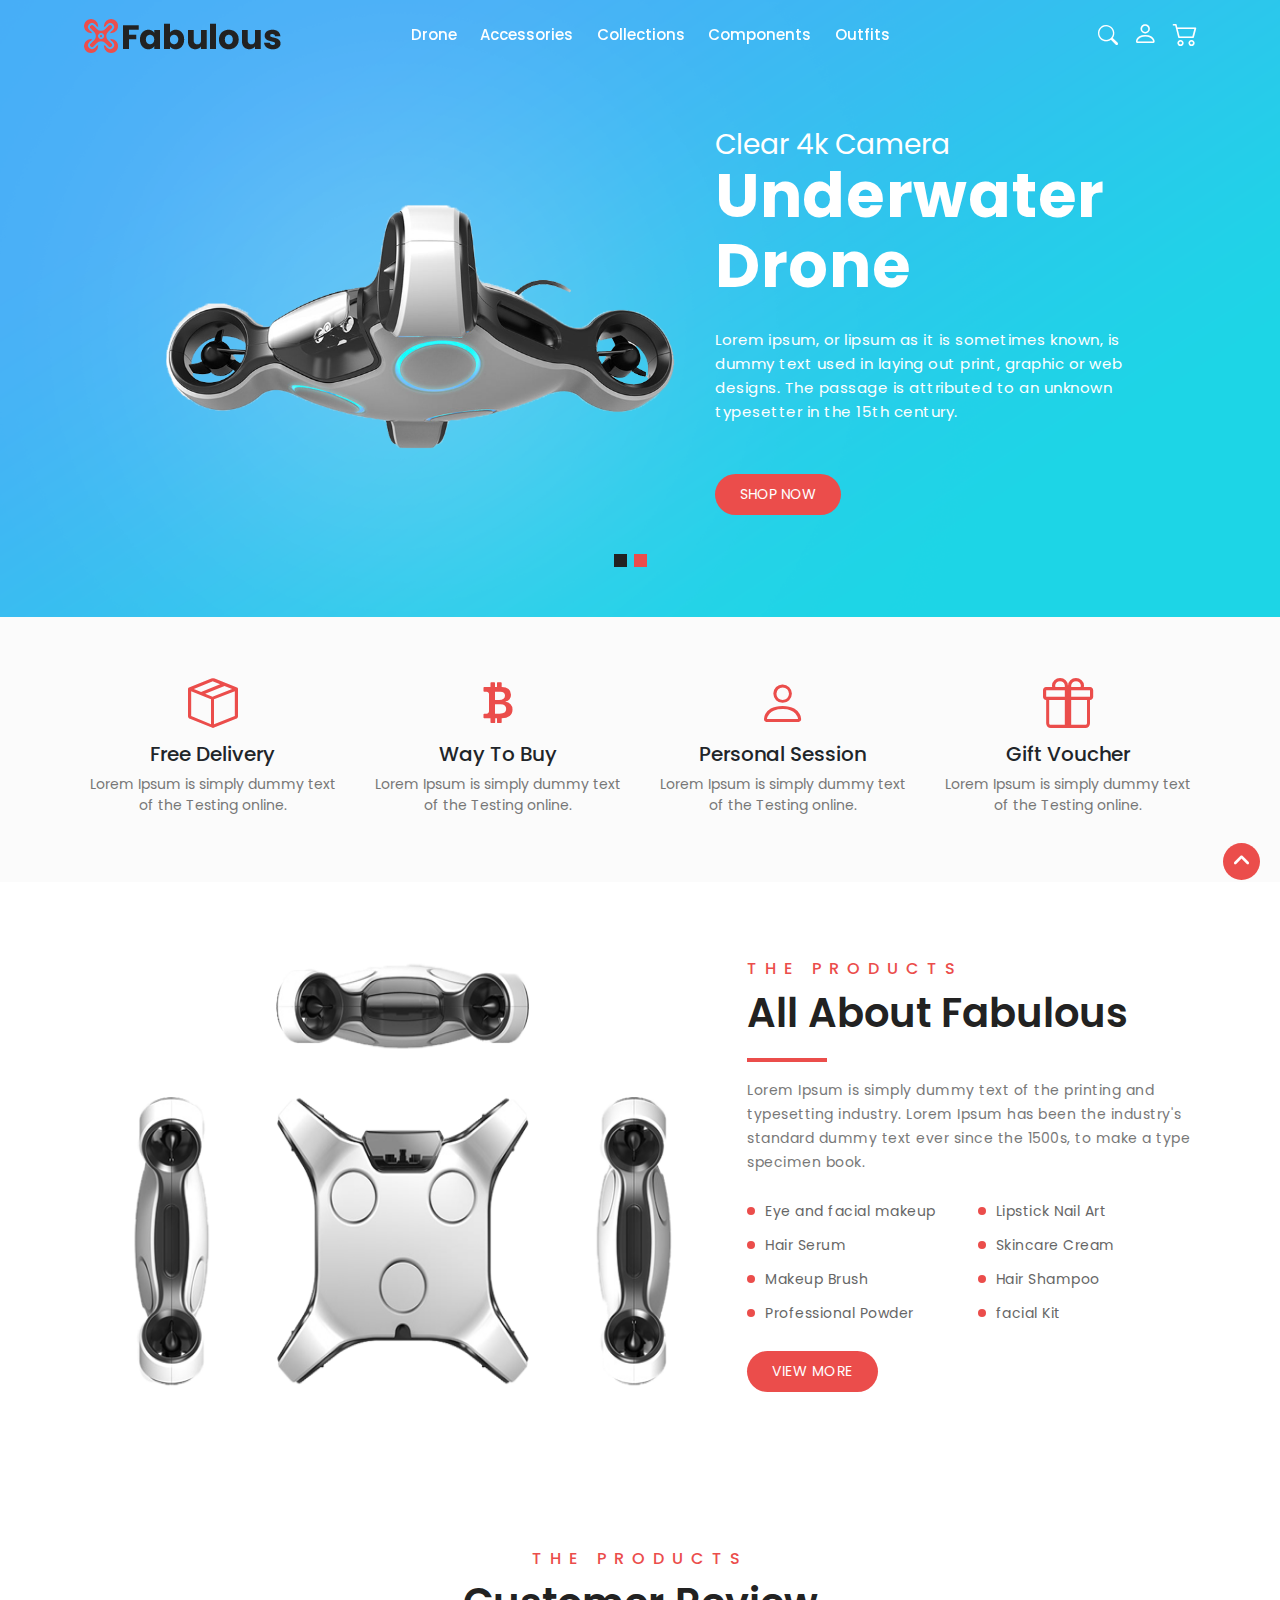
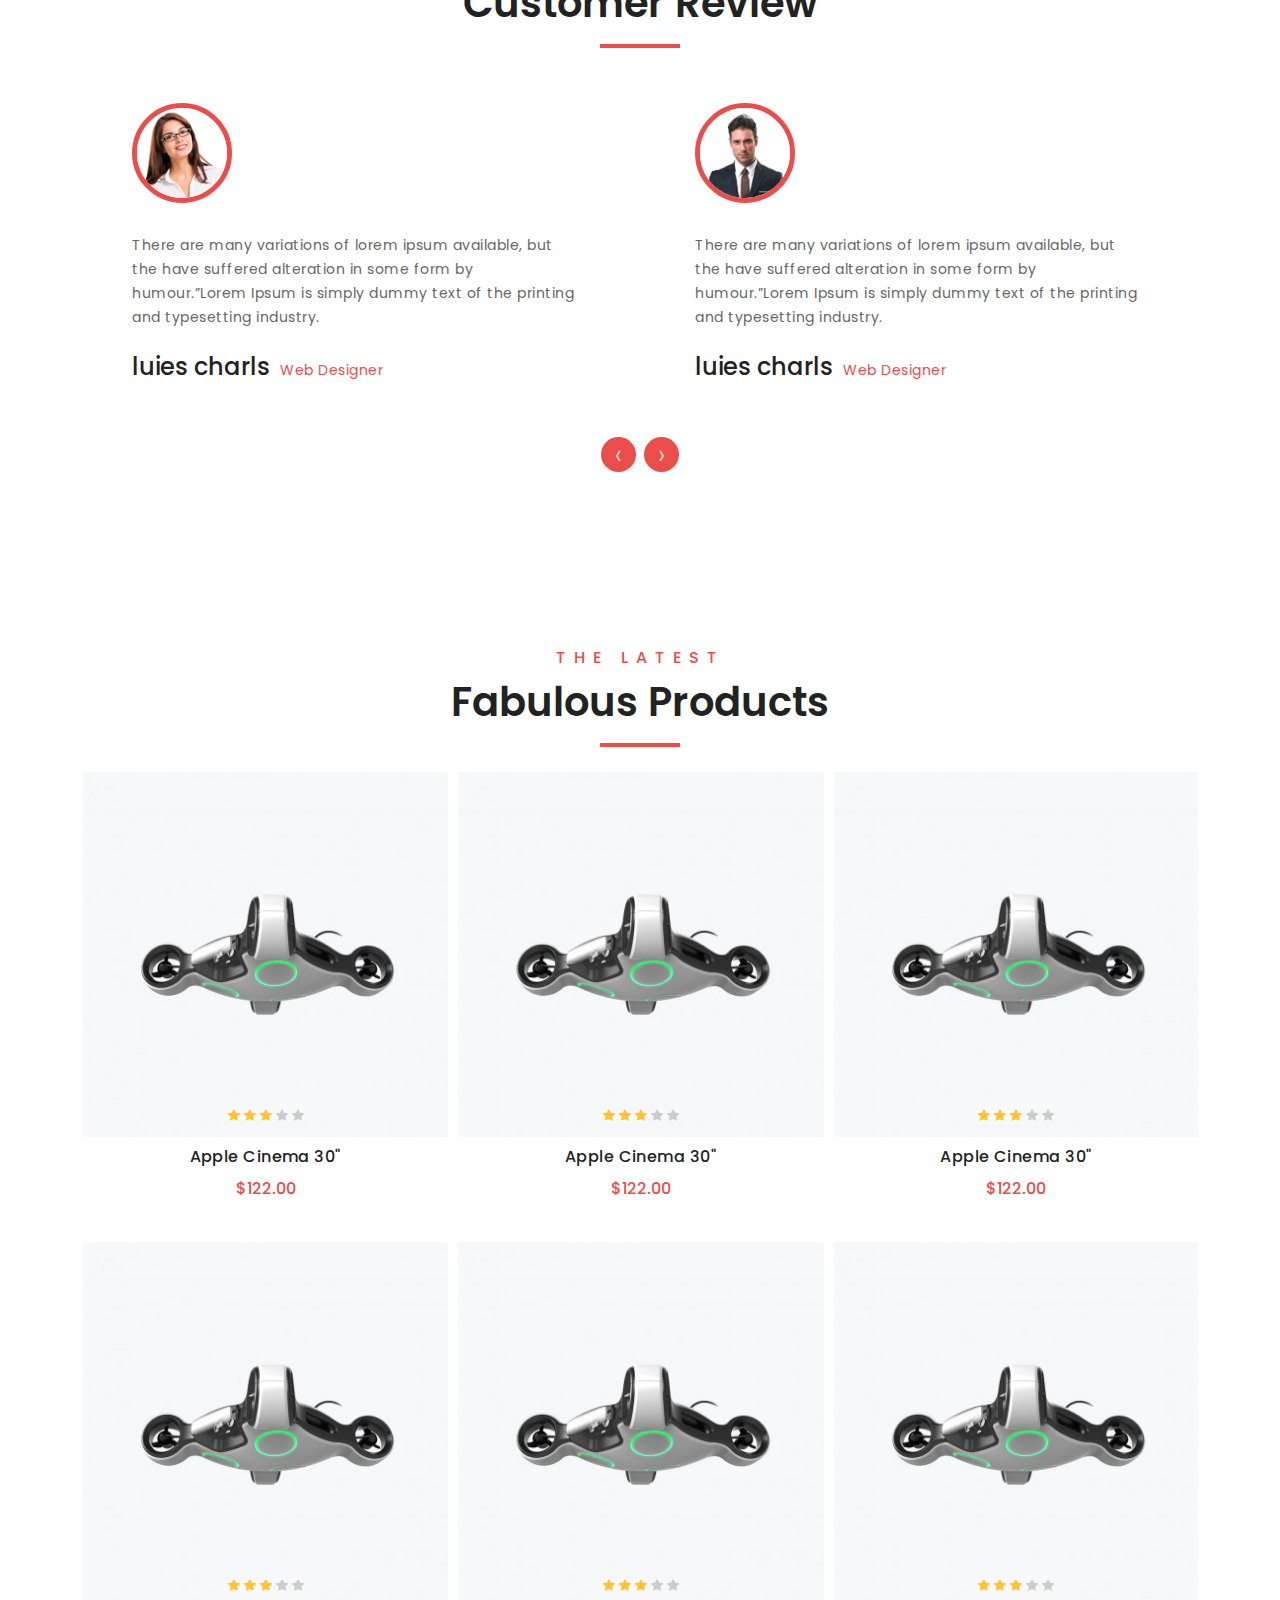
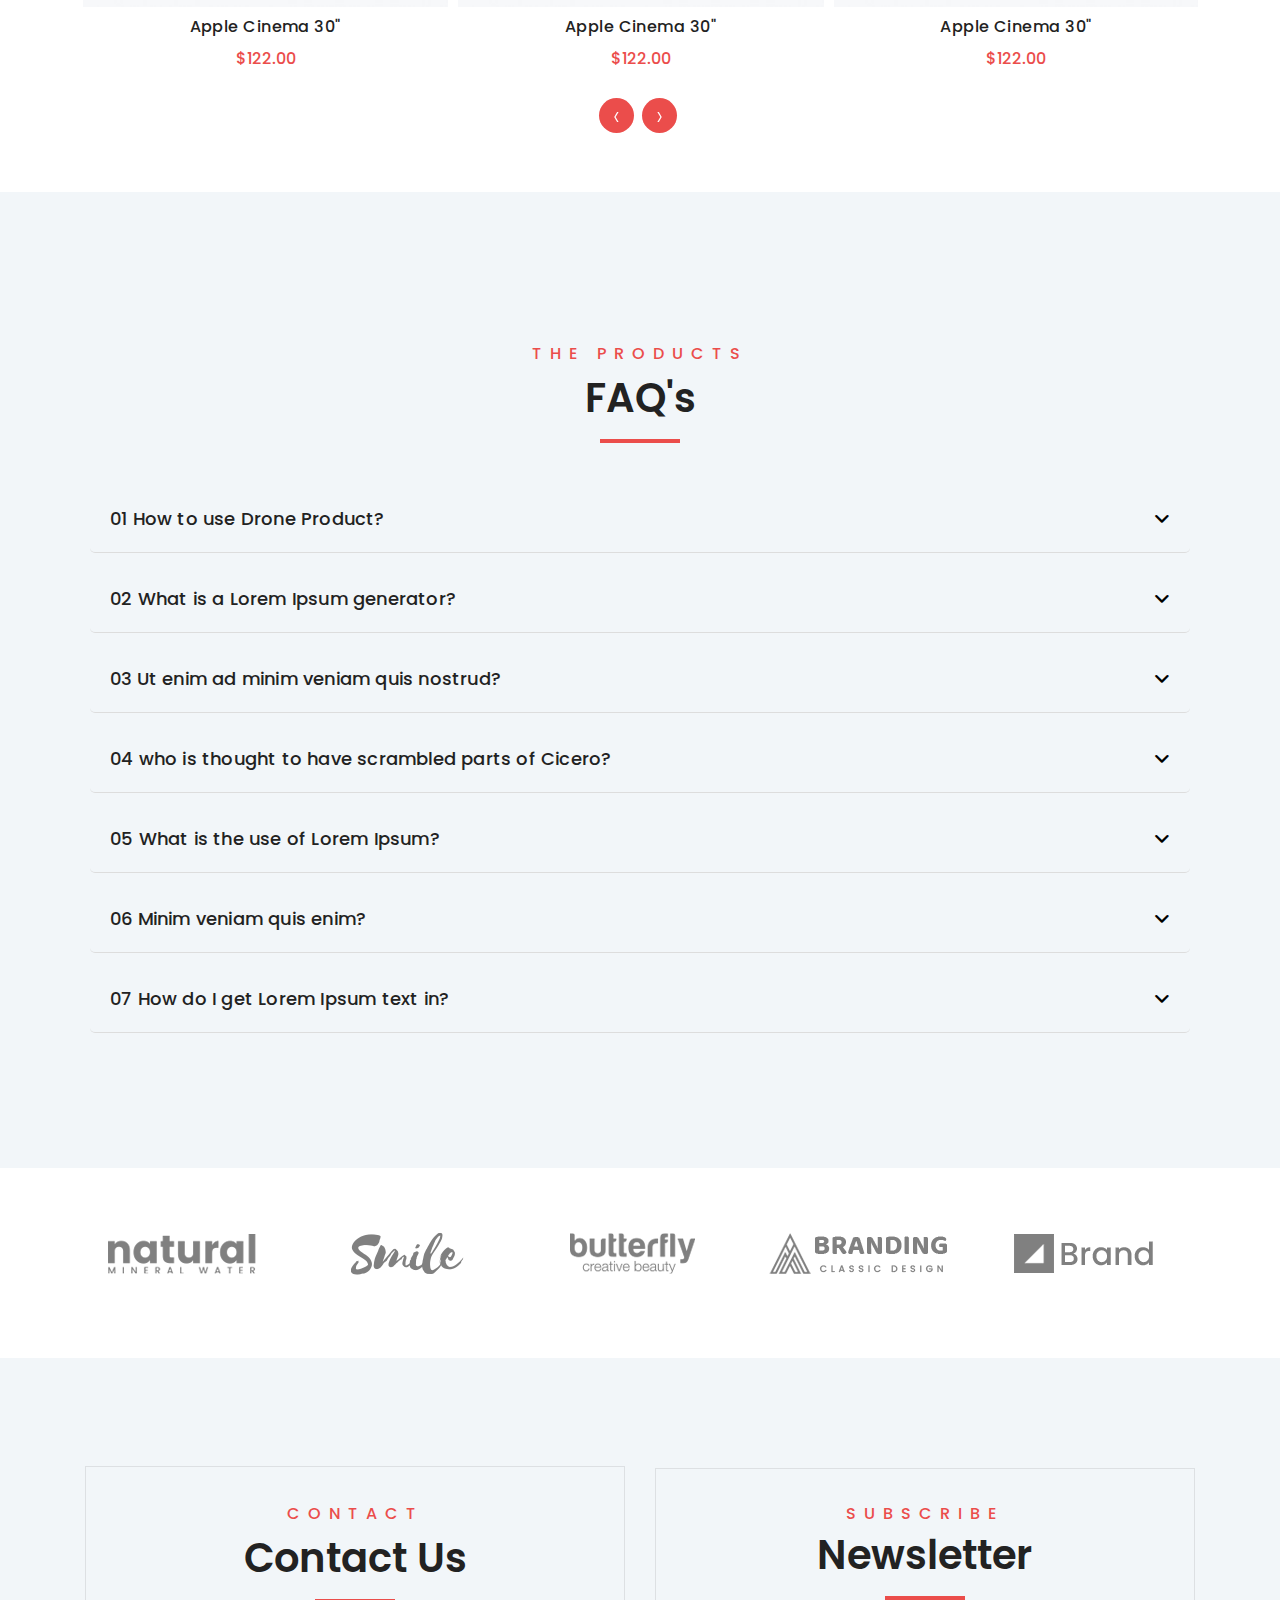
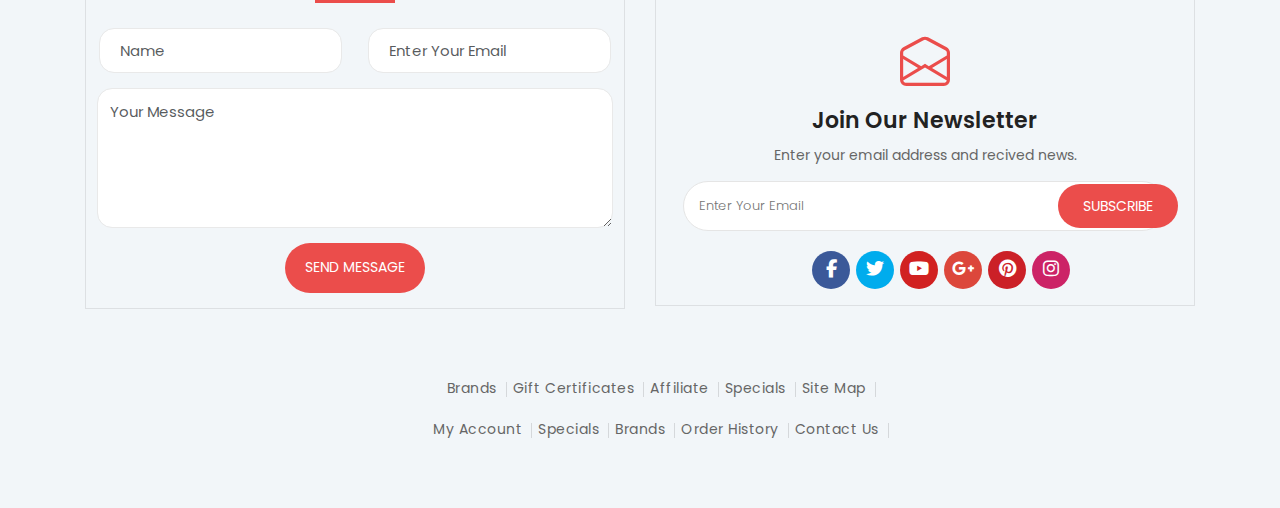
==== commit 1c88431c: "re-checking" ====
--- a/front-end-project/index.html
+++ b/front-end-project/index.html
@@ -103,7 +103,7 @@
                 <div class="col-6 logo logo-med">
                     <a href="./home.html"><img src="./assets/images/Logo.png" alt=""></a>
                 </div>
-                <div class="col-lg-3 icons">
+                <div class="col-3 icons">
                     <i class="bi bi-search"></i>
                     <i class="bi bi-person"></i>
                     <div class="basket">
@@ -207,8 +207,8 @@
             <img src="assets/images/Slider-1-1920x925.png" alt="">
            <div class="container">
                <div class="row">
-                   <div class="col-lg-7"></div>
-                <div class="slider-content col-lg-5">
+                   <div class="col-7"></div>
+                <div class="slider-content col-5">
                     <span>Clear 4k Camera</span>
                     <h2>Underwater Drone</h2>
                     <p>
@@ -226,7 +226,7 @@
         <div class="item"><img src="assets/images/Slider-2-1920x925.png" alt="">
             <div class="container">
                 <div class="row">
-                 <div class="slider-content col-lg-5">
+                 <div class="slider-content col-5">
                      <span>Clear 4k Camera</span>
                      <h2>Fast Drone Delivery</h2>
                      <p>
@@ -250,28 +250,28 @@
         <section class="services">
             <div class="container">
                 <div class="row">
-                    <div class="free-delivery item col-lg-3 col-md-6 col-sm-6 col-12">
+                    <div class="free-delivery item col-lg-3 col-6">
                         <div class="icon"><i class="bi bi-box-seam"></i></div>
                         <h5>Free Delivery</h5>
                         <p>
                             Lorem Ipsum is simply dummy text of the Testing online.
                         </p>
                     </div> 
-                    <div class="buy item col-lg-3 col-md-6 col-sm-6 col-12">
+                    <div class="buy item col-lg-3  col-6">
                         <div class="icon"><i class="bi bi-currency-bitcoin"></i></div>
                         <h5>Way To Buy</h5>
                         <p>
                             Lorem Ipsum is simply dummy text of the Testing online.
                         </p>
                     </div> 
-                    <div class="user item col-lg-3 col-md-6 col-sm-6 col-12">
+                    <div class="user item col-lg-3 col-6">
                         <div class="icon"><i class="bi bi-person"></i></div>
                         <h5>Personal Session</h5>
                         <p>
                             Lorem Ipsum is simply dummy text of the Testing online.
                         </p>
                     </div> 
-                    <div class="gift item col-lg-3 col-md-6 col-sm-6 col-12">
+                    <div class="gift item col-lg-3 col-6">
                         <div class="icon"><i class="bi bi-gift"></i></div>
                         <h5>Gift Voucher</h5>
                         <p>
--- a/front-end-project/assets/css/main.css
+++ b/front-end-project/assets/css/main.css
@@ -755,6 +755,8 @@
   -webkit-box-pack: center;
       -ms-flex-pack: center;
           justify-content: center;
+  -ms-flex-wrap: wrap;
+      flex-wrap: wrap;
   list-style: none;
 }
 
@@ -819,6 +821,15 @@
   top: 10px;
 }
 
+@media screen and (max-width: 992px) {
+  footer .row {
+    -webkit-box-orient: horizontal !important;
+    -webkit-box-direction: normal !important;
+        -ms-flex-direction: row !important;
+            flex-direction: row !important;
+  }
+}
+
 html {
   scroll-behavior: smooth;
 }
@@ -2195,7 +2206,7 @@
 
 main .contact-subscribe .contact-us .inputs input {
   height: 45px;
-  width: 250px !important;
+  width: 45% !important;
   border-radius: 15px;
   -webkit-box-shadow: none;
           box-shadow: none;
@@ -2494,6 +2505,10 @@
     -ms-flex-wrap: wrap;
         flex-wrap: wrap;
   }
+}
+
+html {
+  scroll-behavior: smooth !important;
 }
 
 main .account-image .bg-image {
@@ -3000,7 +3015,7 @@
 
 main .contact-subscribe .contact-us .inputs input {
   height: 45px;
-  width: 250px !important;
+  width: 45% !important;
   border-radius: 15px;
   -webkit-box-shadow: none;
           box-shadow: none;
@@ -3294,6 +3309,12 @@
   .sign-up .form-group .control-label {
     padding-left: 5px !important;
   }
+  .radio-part .row {
+    -webkit-box-orient: horizontal !important;
+    -webkit-box-direction: normal !important;
+        -ms-flex-direction: row !important;
+            flex-direction: row !important;
+  }
 }
 
 main .account-image .bg-image {
@@ -3783,7 +3804,7 @@
 
 main .contact-subscribe .contact-us .inputs input {
   height: 45px;
-  width: 250px !important;
+  width: 45% !important;
   border-radius: 15px;
   -webkit-box-shadow: none;
           box-shadow: none;
@@ -5029,6 +5050,61 @@
           align-items: center;
 }
 
+main .sponsors .owl-carousel .owl-nav {
+  position: absolute;
+  top: 97%;
+  left: 46%;
+}
+
+main .sponsors .owl-carousel .owl-nav button.owl-prev {
+  color: white;
+  display: inline-block;
+  vertical-align: middle;
+  background: #eb4d4b;
+  text-align: center;
+  position: relative;
+  margin: 4px;
+  outline: none;
+  width: 35px;
+  height: 35px;
+  line-height: 35px;
+  border-radius: 50%;
+  padding-bottom: 30px;
+}
+
+main .sponsors .owl-carousel .owl-nav button.owl-prev:hover {
+  background-color: black;
+}
+
+main .sponsors .owl-carousel .owl-nav button.owl-prev span {
+  font-size: 28px !important;
+  font-weight: 200;
+}
+
+main .sponsors .owl-carousel .owl-nav button.owl-next {
+  color: white;
+  display: inline-block;
+  vertical-align: middle;
+  background: #eb4d4b;
+  text-align: center;
+  position: relative;
+  margin: 4px;
+  outline: none;
+  width: 35px;
+  height: 35px;
+  line-height: 35px;
+  border-radius: 50%;
+}
+
+main .sponsors .owl-carousel .owl-nav button.owl-next:hover {
+  background-color: black;
+}
+
+main .sponsors .owl-carousel .owl-nav button.owl-next span {
+  font-size: 28px !important;
+  font-weight: 200;
+}
+
 main .sponsors .owl-carousel .item {
   width: 200px;
   padding-top: 40px;
@@ -5116,7 +5192,7 @@
 
 main .contact-subscribe .contact-us .inputs input {
   height: 45px;
-  width: 250px !important;
+  width: 45% !important;
   border-radius: 15px;
   -webkit-box-shadow: none;
           box-shadow: none;
@@ -5389,6 +5465,9 @@
 }
 
 @media screen and (max-width: 992px) {
+  .header {
+    background-color: white !important;
+  }
   .header .row {
     -webkit-box-orient: horizontal !important;
     -webkit-box-direction: normal !important;
@@ -5422,7 +5501,7 @@
     display: none !important;
   }
   .header .icons i {
-    color: black;
+    color: black !important;
     margin: 0 !important;
   }
   .header .icons .basket .basket-dropdown-menu {
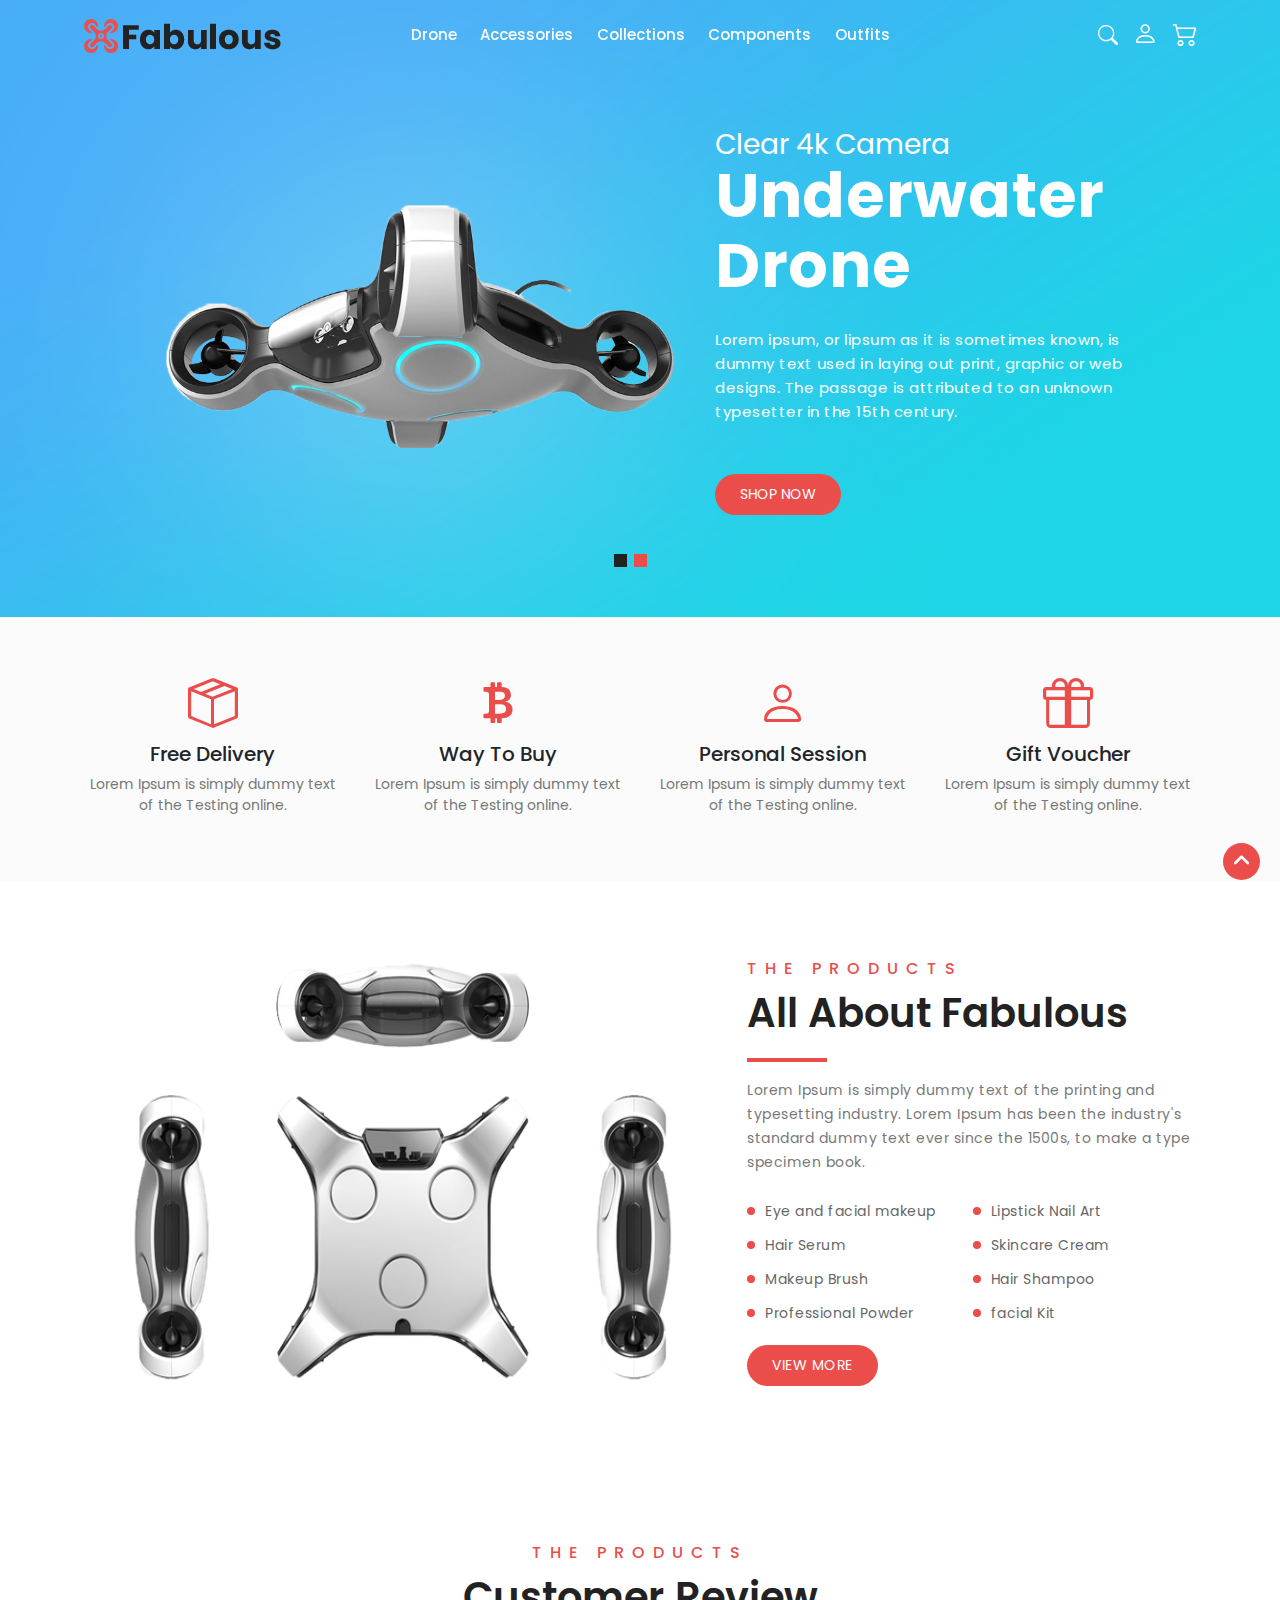
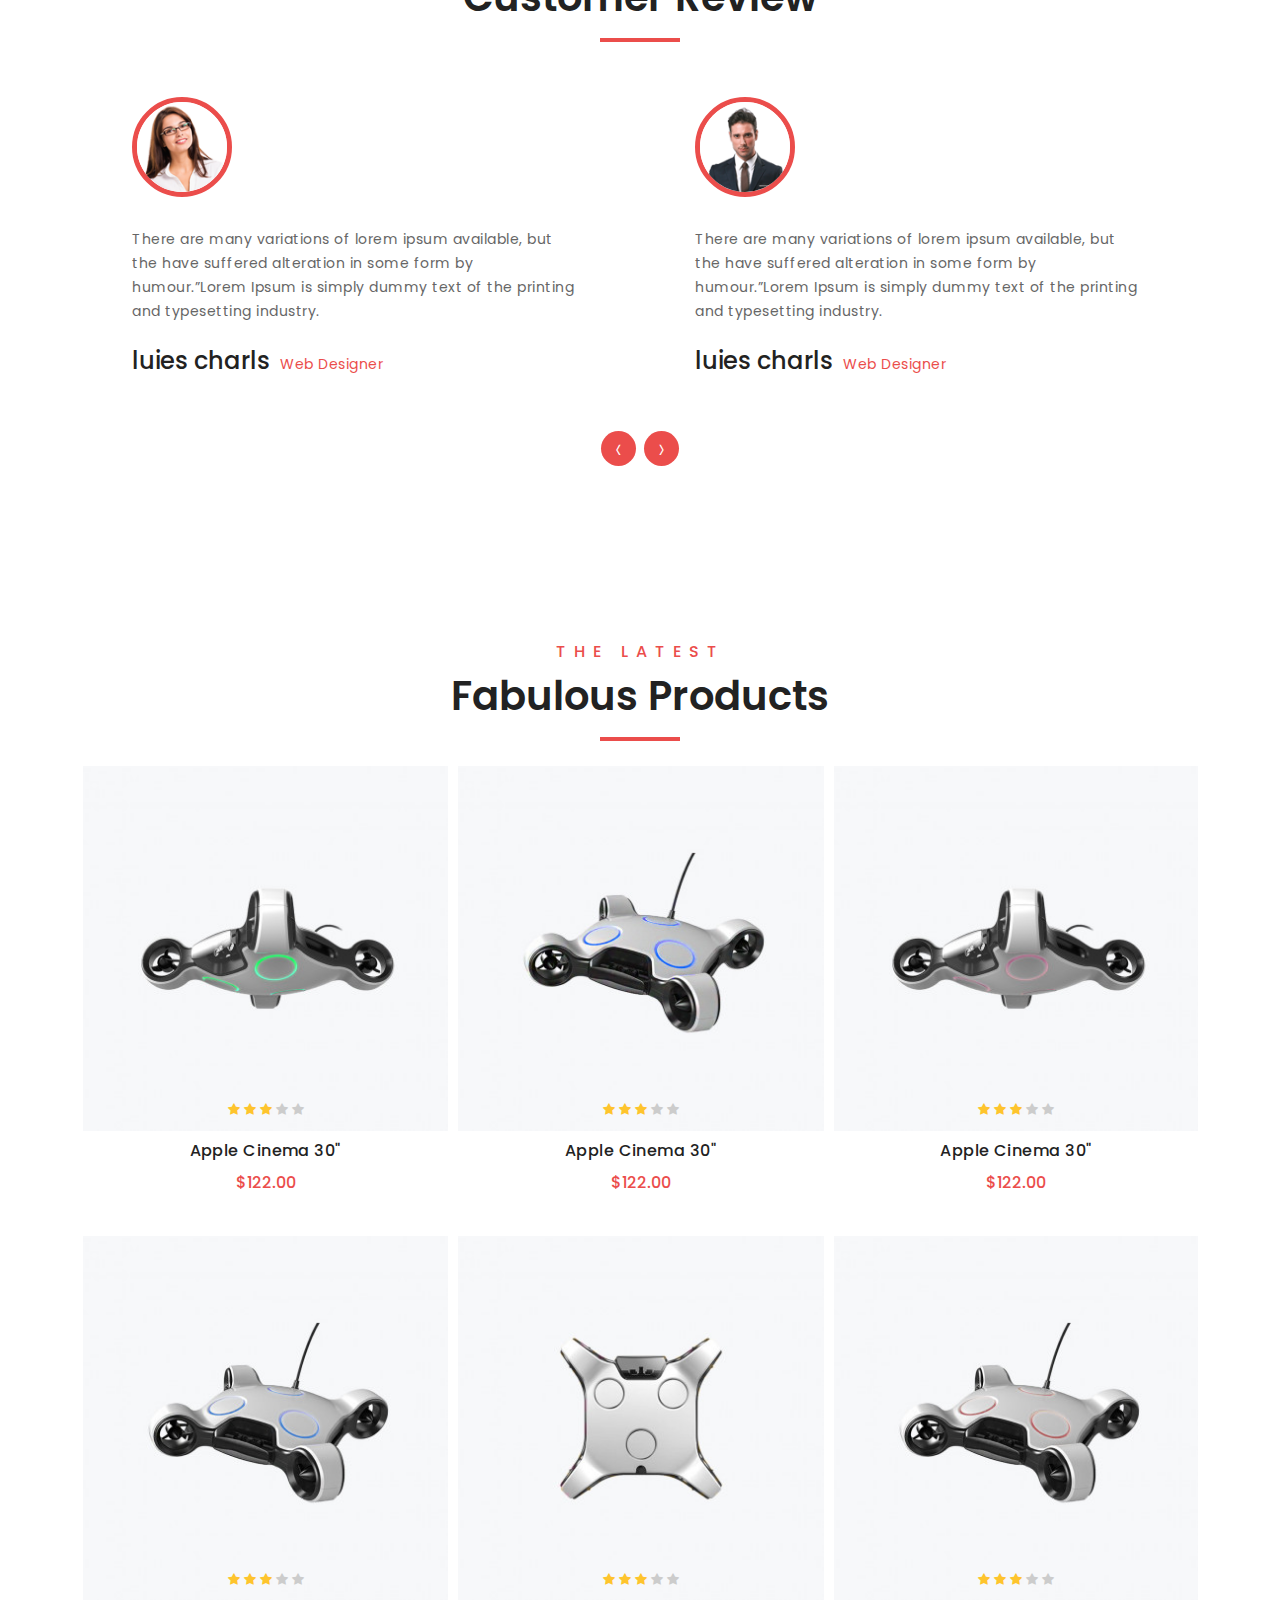
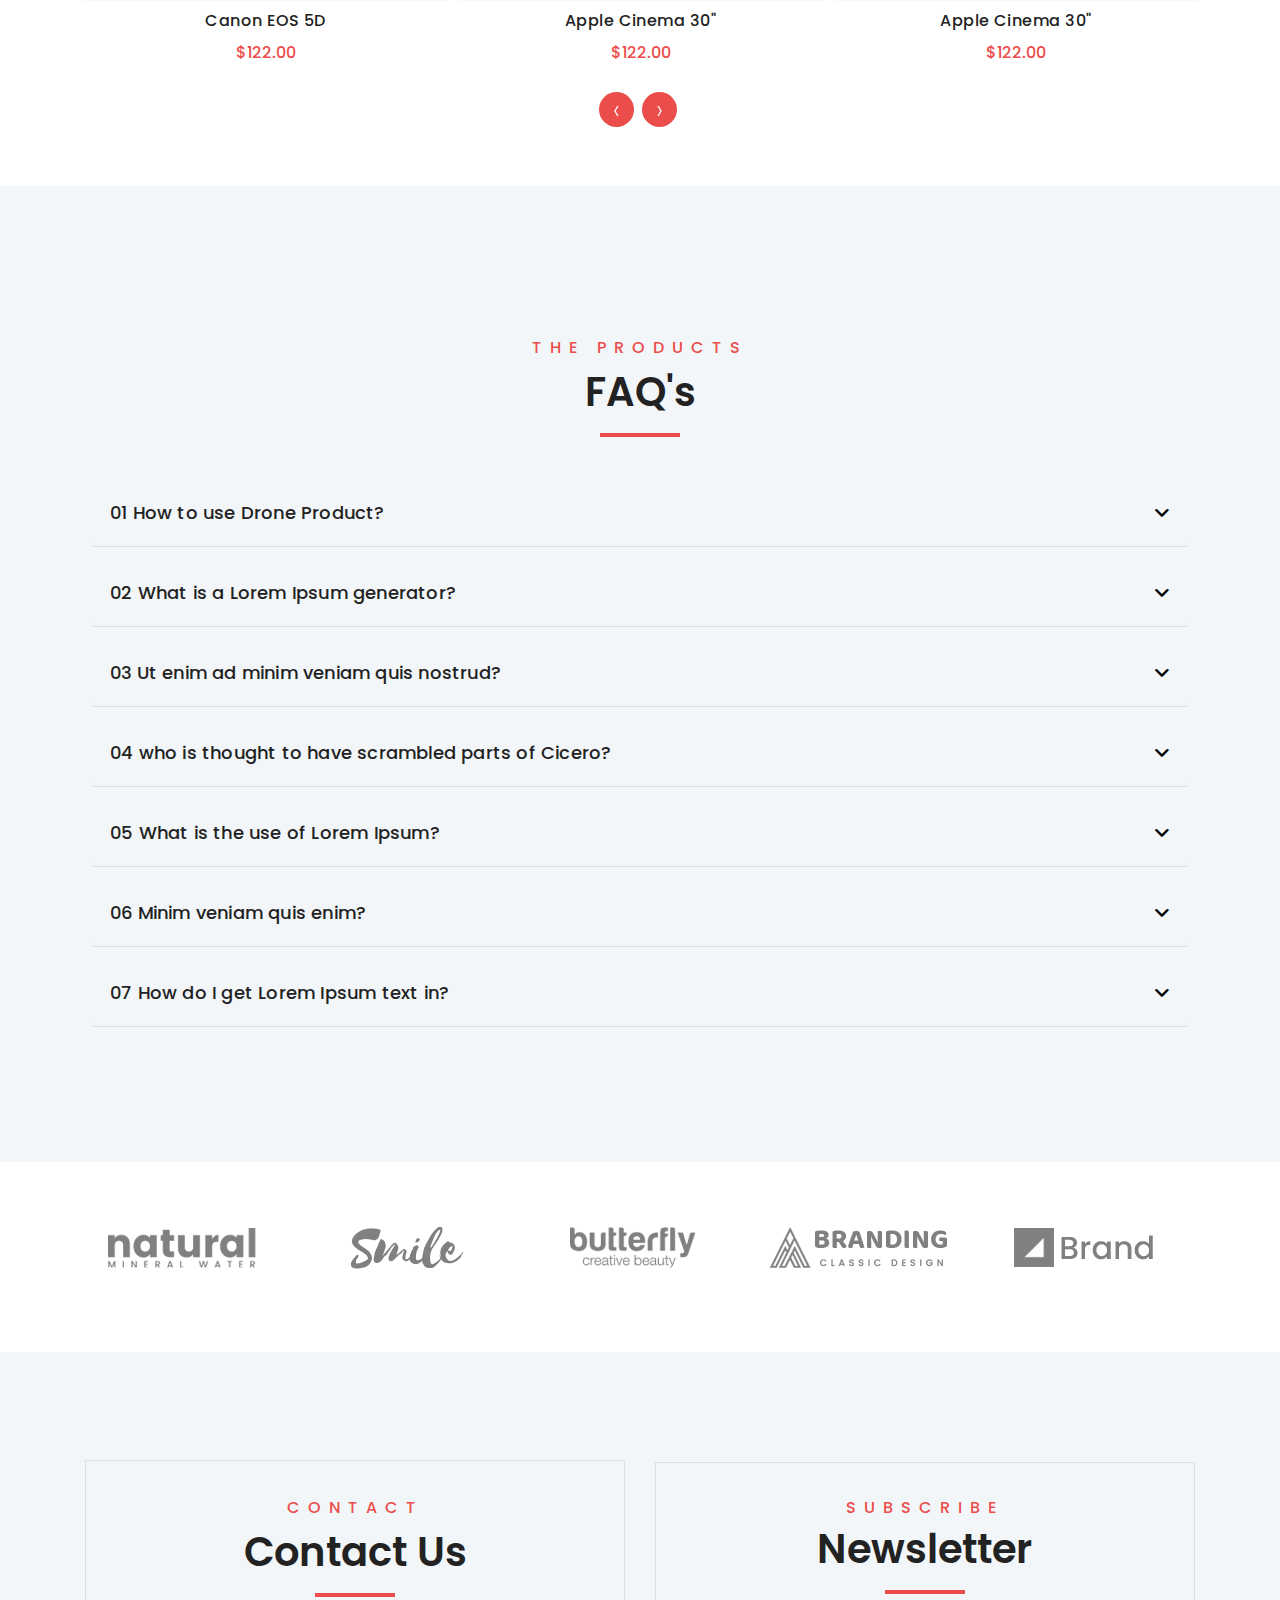
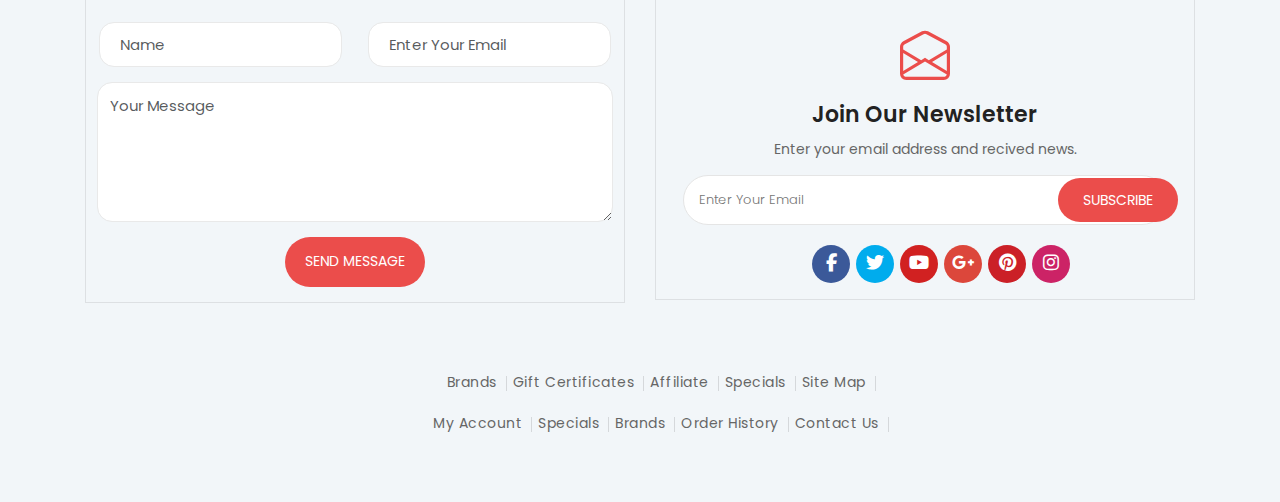
==== commit 8af6ff24: "website done" ====
--- a/front-end-project/index.html
+++ b/front-end-project/index.html
@@ -250,28 +250,28 @@
         <section class="services">
             <div class="container">
                 <div class="row">
-                    <div class="free-delivery item col-lg-3 col-6">
+                    <div class="free-delivery item col-lg-3 col-sm-6 col-12">
                         <div class="icon"><i class="bi bi-box-seam"></i></div>
                         <h5>Free Delivery</h5>
                         <p>
                             Lorem Ipsum is simply dummy text of the Testing online.
                         </p>
                     </div> 
-                    <div class="buy item col-lg-3  col-6">
+                    <div class="buy item col-lg-3 col-sm-6 col-12">
                         <div class="icon"><i class="bi bi-currency-bitcoin"></i></div>
                         <h5>Way To Buy</h5>
                         <p>
                             Lorem Ipsum is simply dummy text of the Testing online.
                         </p>
                     </div> 
-                    <div class="user item col-lg-3 col-6">
+                    <div class="user item col-lg-3 col-sm-6 col-12">
                         <div class="icon"><i class="bi bi-person"></i></div>
                         <h5>Personal Session</h5>
                         <p>
                             Lorem Ipsum is simply dummy text of the Testing online.
                         </p>
                     </div> 
-                    <div class="gift item col-lg-3 col-6">
+                    <div class="gift item col-lg-3 col-sm-6 col-12">
                         <div class="icon"><i class="bi bi-gift"></i></div>
                         <h5>Gift Voucher</h5>
                         <p>
@@ -291,24 +291,22 @@
                 <div class="image col-lg-7">
                     <img src="assets/images/storyblock.png" alt="">
                 </div>
-                <div class="description col-lg-5">
+                <div class="description col-lg-5 col-12">
                     <p class="subtitle">THE PRODUCTS</p>
                     <h3>All About Fabulous</h3>
                     <p class="line"></p>
                     <p class="desc">Lorem Ipsum is simply dummy text of the printing and typesetting industry. Lorem Ipsum has been the industry's standard dummy text ever since the 1500s, to make a type specimen book.</p>
                     <div class="features">
-                        <ul class="left">
+                        <ul class="list-item">
                             <li>Eye and facial makeup</li>
+                            <li>Lipstick Nail Art</li>
                             <li>Hair Serum</li>
+                            <li>Skincare Cream</li>
                             <li>Makeup Brush</li>
+                            <li>Hair Shampoo</li>
                             <li>Professional Powder</li>
-                        </ul>
-                        <ul class="right">
-                            <li>Lipstick Nail Art</li>
-                            <li>Skincare Cream</li>
-                            <li>Hair Shampoo</li>
                             <li>facial Kit</li>
-                        </ul>
+                          </ul>
                     </div>
                     <div class="view-more">
                         <button>VIEW MORE</button>
@@ -447,7 +445,67 @@
                                 
                                 
                                 <div class="image">
-                                    <img src="assets/images/1-370x370.jpeg" alt="">
+                                    <img src="assets/images/10-370x370.jpeg" alt="">
+                                    <div class="rating">
+                                        <i class="yellow bi bi-star-fill"></i>
+                                        <i class=" yellow bi bi-star-fill"></i>
+                                        <i class=" yellow bi bi-star-fill"></i>
+                                        <i class=" gray bi bi-star-fill"></i>
+                                        <i class="gray bi bi-star-fill"></i>
+                                    </div>
+                                    <div class="eye-icon" data-toggle="tooltip" data-placement="top" title="Quick View">
+                                        <i class="fa-solid fa-eye"></i>
+                                    </div>
+                                    <div class="heart-icon" data-toggle="tooltip" data-placement="top" title="Add to Wish List">
+                                        <i class="bi bi-suit-heart"></i>
+                                    </div>
+                                    <div class="chart-icon" data-toggle="tooltip" data-placement="top" title="Compare this Product">
+                                        <i class="bi bi-bar-chart-line"></i>
+                                    </div>
+                                </div>
+                                <div class="description">
+                                    <h4><a href="">Canon EOS 5D</a></h4>
+                                    <p>$122.00</p>
+                                    <button type="button" class="movingbtn" data-toggle="tooltip" data-placement="top" title="Add to Cart">ADD TO CART</button>
+                                </div>
+                            
+                           
+                        </div>
+                        </div>
+                        <div class="two-product item">
+                            <div class="one-product" data-id="3">
+                                        
+                                    <div class="image">
+                                        <img src="assets/images/12-370x370.jpeg" alt="">
+                                        <div class="rating">
+                                            <i class="yellow bi bi-star-fill"></i>
+                                            <i class=" yellow bi bi-star-fill"></i>
+                                            <i class=" yellow bi bi-star-fill"></i>
+                                            <i class=" gray bi bi-star-fill"></i>
+                                            <i class="gray bi bi-star-fill"></i>
+                                        </div>
+                                        <div class="eye-icon" data-toggle="tooltip" data-placement="top" title="Quick View">
+                                            <i class="fa-solid fa-eye"></i>
+                                        </div>
+                                        <div class="heart-icon" data-toggle="tooltip" data-placement="top" title="Add to Wish List">
+                                            <i class="bi bi-suit-heart"></i>
+                                        </div>
+                                        <div class="chart-icon" data-toggle="tooltip" data-placement="top" title="Compare this Product">
+                                            <i class="bi bi-bar-chart-line"></i>
+                                        </div>
+                                    </div>
+                                    <div class="description">
+                                        <h4><a href="">Apple Cinema 30"</a></h4>
+                                        <p>$122.00</p>
+                                        <button type="button" class="movingbtn" data-toggle="tooltip" data-placement="top" title="Add to Cart">ADD TO CART</button>
+                                    </div>
+                                
+                               
+                            </div>
+                            <div class="one-product" data-id="4"> 
+                                
+                                <div class="image">
+                                    <img src="assets/images/16-370x370.jpeg" alt="">
                                     <div class="rating">
                                         <i class="yellow bi bi-star-fill"></i>
                                         <i class=" yellow bi bi-star-fill"></i>
@@ -475,11 +533,11 @@
                         </div>
                         </div>
                         <div class="two-product item">
-                            <div class="one-product" data-id="3">
+                            <div class="one-product" data-id="5">
                                 
                                 
                                     <div class="image">
-                                        <img src="assets/images/1-370x370.jpeg" alt="">
+                                        <img src="assets/images/17-370x370.jpeg" alt="">
                                         <div class="rating">
                                             <i class="yellow bi bi-star-fill"></i>
                                             <i class=" yellow bi bi-star-fill"></i>
@@ -505,11 +563,11 @@
                                 
                                
                             </div>
-                            <div class="one-product" data-id="4">
+                            <div class="one-product" data-id="6">
                                 
                                 
                                 <div class="image">
-                                    <img src="assets/images/1-370x370.jpeg" alt="">
+                                    <img src="assets/images/11-370x370.jpeg" alt="">
                                     <div class="rating">
                                         <i class="yellow bi bi-star-fill"></i>
                                         <i class=" yellow bi bi-star-fill"></i>
@@ -537,11 +595,11 @@
                         </div>
                         </div>
                         <div class="two-product item">
-                            <div class="one-product" data-id="5">
+                            <div class="one-product" data-id="7">
                                 
                                 
                                     <div class="image">
-                                        <img src="assets/images/1-370x370.jpeg" alt="">
+                                        <img src="assets/images/13-370x370.jpeg" alt="">
                                         <div class="rating">
                                             <i class="yellow bi bi-star-fill"></i>
                                             <i class=" yellow bi bi-star-fill"></i>
@@ -561,17 +619,17 @@
                                     </div>
                                     <div class="description">
                                         <h4><a href="">Apple Cinema 30"</a></h4>
-                                        <p>$122.00</p>
+                                        <p>$50.00</p>
                                         <button type="button" class="movingbtn" data-toggle="tooltip" data-placement="top" title="Add to Cart">ADD TO CART</button>
                                     </div>
                                 
                                
                             </div>
-                            <div class="one-product" data-id="6">
+                            <div class="one-product" data-id="8">
                                 
                                 
                                 <div class="image">
-                                    <img src="assets/images/1-370x370.jpeg" alt="">
+                                    <img src="assets/images/15-370x370.jpeg" alt="">
                                     <div class="rating">
                                         <i class="yellow bi bi-star-fill"></i>
                                         <i class=" yellow bi bi-star-fill"></i>
@@ -591,69 +649,7 @@
                                 </div>
                                 <div class="description">
                                     <h4><a href="">Apple Cinema 30"</a></h4>
-                                    <p>$122.00</p>
-                                    <button type="button" class="movingbtn" data-toggle="tooltip" data-placement="top" title="Add to Cart">ADD TO CART</button>
-                                </div>
-                            
-                           
-                        </div>
-                        </div>
-                        <div class="two-product item">
-                            <div class="one-product" data-id="7">
-                                
-                                
-                                    <div class="image">
-                                        <img src="assets/images/1-370x370.jpeg" alt="">
-                                        <div class="rating">
-                                            <i class="yellow bi bi-star-fill"></i>
-                                            <i class=" yellow bi bi-star-fill"></i>
-                                            <i class=" yellow bi bi-star-fill"></i>
-                                            <i class=" gray bi bi-star-fill"></i>
-                                            <i class="gray bi bi-star-fill"></i>
-                                        </div>
-                                        <div class="eye-icon" data-toggle="tooltip" data-placement="top" title="Quick View">
-                                            <i class="fa-solid fa-eye"></i>
-                                        </div>
-                                        <div class="heart-icon" data-toggle="tooltip" data-placement="top" title="Add to Wish List">
-                                            <i class="bi bi-suit-heart"></i>
-                                        </div>
-                                        <div class="chart-icon" data-toggle="tooltip" data-placement="top" title="Compare this Product">
-                                            <i class="bi bi-bar-chart-line"></i>
-                                        </div>
-                                    </div>
-                                    <div class="description">
-                                        <h4><a href="">Apple Cinema 30"</a></h4>
-                                        <p>$122.00</p>
-                                        <button type="button" class="movingbtn" data-toggle="tooltip" data-placement="top" title="Add to Cart">ADD TO CART</button>
-                                    </div>
-                                
-                               
-                            </div>
-                            <div class="one-product" data-id="8">
-                                
-                                
-                                <div class="image">
-                                    <img src="assets/images/1-370x370.jpeg" alt="">
-                                    <div class="rating">
-                                        <i class="yellow bi bi-star-fill"></i>
-                                        <i class=" yellow bi bi-star-fill"></i>
-                                        <i class=" yellow bi bi-star-fill"></i>
-                                        <i class=" gray bi bi-star-fill"></i>
-                                        <i class="gray bi bi-star-fill"></i>
-                                    </div>
-                                    <div class="eye-icon" data-toggle="tooltip" data-placement="top" title="Quick View">
-                                        <i class="fa-solid fa-eye"></i>
-                                    </div>
-                                    <div class="heart-icon" data-toggle="tooltip" data-placement="top" title="Add to Wish List">
-                                        <i class="bi bi-suit-heart"></i>
-                                    </div>
-                                    <div class="chart-icon" data-toggle="tooltip" data-placement="top" title="Compare this Product">
-                                        <i class="bi bi-bar-chart-line"></i>
-                                    </div>
-                                </div>
-                                <div class="description">
-                                    <h4><a href="">Apple Cinema 30"</a></h4>
-                                    <p>$122.00</p>
+                                    <p>$38.00</p>
                                     <button type="button" class="movingbtn" data-toggle="tooltip" data-placement="top" title="Add to Cart">ADD TO CART</button>
                                 </div>
                             
--- a/front-end-project/assets/css/main.css
+++ b/front-end-project/assets/css/main.css
@@ -99,6 +99,10 @@
   font-size: 15px;
   color: white;
   font-weight: 500;
+}
+
+.header .container .row .nav .main-ul li:hover {
+  color: #222;
 }
 
 .header .container .row .nav .main-ul li:hover .dropdown-menu {
@@ -186,6 +190,10 @@
 
 .header .container .row .icons i:first-child {
   font-size: 20px;
+}
+
+.header .container .row .icons i:hover {
+  color: #222;
 }
 
 .header .container .row .icons .basket {
@@ -333,7 +341,8 @@
 
 .different-header {
   background-color: white !important;
-  position: absolute !important;
+  position: -webkit-sticky !important;
+  position: sticky !important;
 }
 
 .different-header .main-ul li {
@@ -566,6 +575,10 @@
   border-radius: 30px;
   background-color: #eb4d4b;
   color: #fff;
+}
+
+header .slider .item .container .slider-content .shop-button button:hover {
+  background-color: #222;
 }
 
 .active {
@@ -821,15 +834,6 @@
   top: 10px;
 }
 
-@media screen and (max-width: 992px) {
-  footer .row {
-    -webkit-box-orient: horizontal !important;
-    -webkit-box-direction: normal !important;
-        -ms-flex-direction: row !important;
-            flex-direction: row !important;
-  }
-}
-
 html {
   scroll-behavior: smooth;
 }
@@ -1574,6 +1578,11 @@
 
 .emptyCartText {
   height: 50px !important;
+}
+
+main .htc-touch .container .row .product-description {
+  position: -webkit-sticky;
+  position: sticky;
 }
 
 main .htc-touch .container .row .product-description .image {
@@ -1719,6 +1728,39 @@
   font-size: 14px;
 }
 
+main .htc-touch .container .row .product-right .social-toolbox {
+  display: -webkit-box;
+  display: -ms-flexbox;
+  display: flex;
+}
+
+main .htc-touch .container .row .product-right .rating-wrapper {
+  margin-top: 10px;
+}
+
+main .htc-touch .container .row .product-right .rating-wrapper .fa-star:before {
+  content: "\f005";
+  font-size: 15px;
+  padding: 0;
+  margin: 0;
+}
+
+main .htc-touch .container .row .product-right .rating-wrapper .review-count {
+  text-decoration: none;
+  font-size: 12px;
+  color: #888888;
+}
+
+main .htc-touch .container .row .product-right .rating-wrapper .write-review {
+  text-decoration: none;
+  font-size: 12px;
+  color: #888888;
+}
+
+main .htc-touch .container .row .product-right .price {
+  margin-top: 10px;
+}
+
 main .account-image .bg-image {
   background-image: url(https://demo.ishithemes.com/opencart/OPC100/OPC100L02/image/catalog/breadcrumb.png);
   margin-bottom: 30px;
@@ -4590,13 +4632,13 @@
   line-height: 24px;
 }
 
-main .product-show .description .features {
-  display: -webkit-box;
-  display: -ms-flexbox;
-  display: flex;
+main .product-show .description .features ul {
+  padding-left: 0;
 }
 
 main .product-show .description .features ul li {
+  width: 50%;
+  float: left;
   font-size: 14px;
   letter-spacing: 0.5px;
   font-weight: 400;
@@ -4625,6 +4667,7 @@
 }
 
 main .product-show .description .view-more button {
+  margin-top: 10px;
   border-style: none;
   padding: 10px 25px;
   background: #eb4d4b;
@@ -5529,5 +5572,97 @@
   .header .menu .search-btn .search-dropdown-menu {
     left: 140px !important;
   }
+  .slider .row {
+    -webkit-box-orient: horizontal;
+    -webkit-box-direction: normal;
+        -ms-flex-direction: row;
+            flex-direction: row;
+  }
+  .services .row {
+    -webkit-box-orient: horizontal;
+    -webkit-box-direction: normal;
+        -ms-flex-direction: row;
+            flex-direction: row;
+  }
+  .product-show .row {
+    -webkit-box-orient: horizontal;
+    -webkit-box-direction: normal;
+        -ms-flex-direction: row;
+            flex-direction: row;
+  }
+  .product-show .description {
+    margin-top: 10px;
+    text-align: center;
+  }
+  .product-show .description .line {
+    margin: 0 auto;
+  }
+  .product-show .description .desc {
+    margin-top: 7px;
+  }
+  .features .list-item {
+    display: inline-block !important;
+  }
+  .features .list-item li {
+    display: inline-block !important;
+    vertical-align: middle !important;
+    float: none !important;
+    width: auto !important;
+  }
+  .customer-review .row {
+    -webkit-box-orient: horizontal;
+    -webkit-box-direction: normal;
+        -ms-flex-direction: row;
+            flex-direction: row;
+  }
+  .faq .row {
+    -webkit-box-orient: horizontal;
+    -webkit-box-direction: normal;
+        -ms-flex-direction: row;
+            flex-direction: row;
+  }
+  .slider-content span {
+    font-size: 18px !important;
+    line-height: 18px !important;
+  }
+  .slider-content h2 {
+    font-size: 34px !important;
+    line-height: 40px !important;
+    margin-bottom: 6px !important;
+  }
+  .slider-content p {
+    font-size: 13px !important;
+    margin: 0 !important;
+    width: 100% !important;
+    line-height: 16px !important;
+  }
+  .slider-content .shop-button {
+    margin-top: 12px !important;
+  }
+}
+
+@media screen and (max-width: 410px) {
+  .features {
+    text-align: left !important;
+  }
+  .features .list-item li {
+    display: block !important;
+    text-align: left !important;
+  }
+  .slider-content span {
+    font-size: 13px !important;
+    line-height: 10px !important;
+  }
+  .slider-content h2 {
+    font-size: 15px !important;
+    line-height: 16px !important;
+    margin-bottom: 5px !important;
+  }
+  .slider-content p {
+    display: none !important;
+  }
+  .slider-content .shop-button {
+    margin-top: 12px !important;
+  }
 }
 /*# sourceMappingURL=main.css.map */